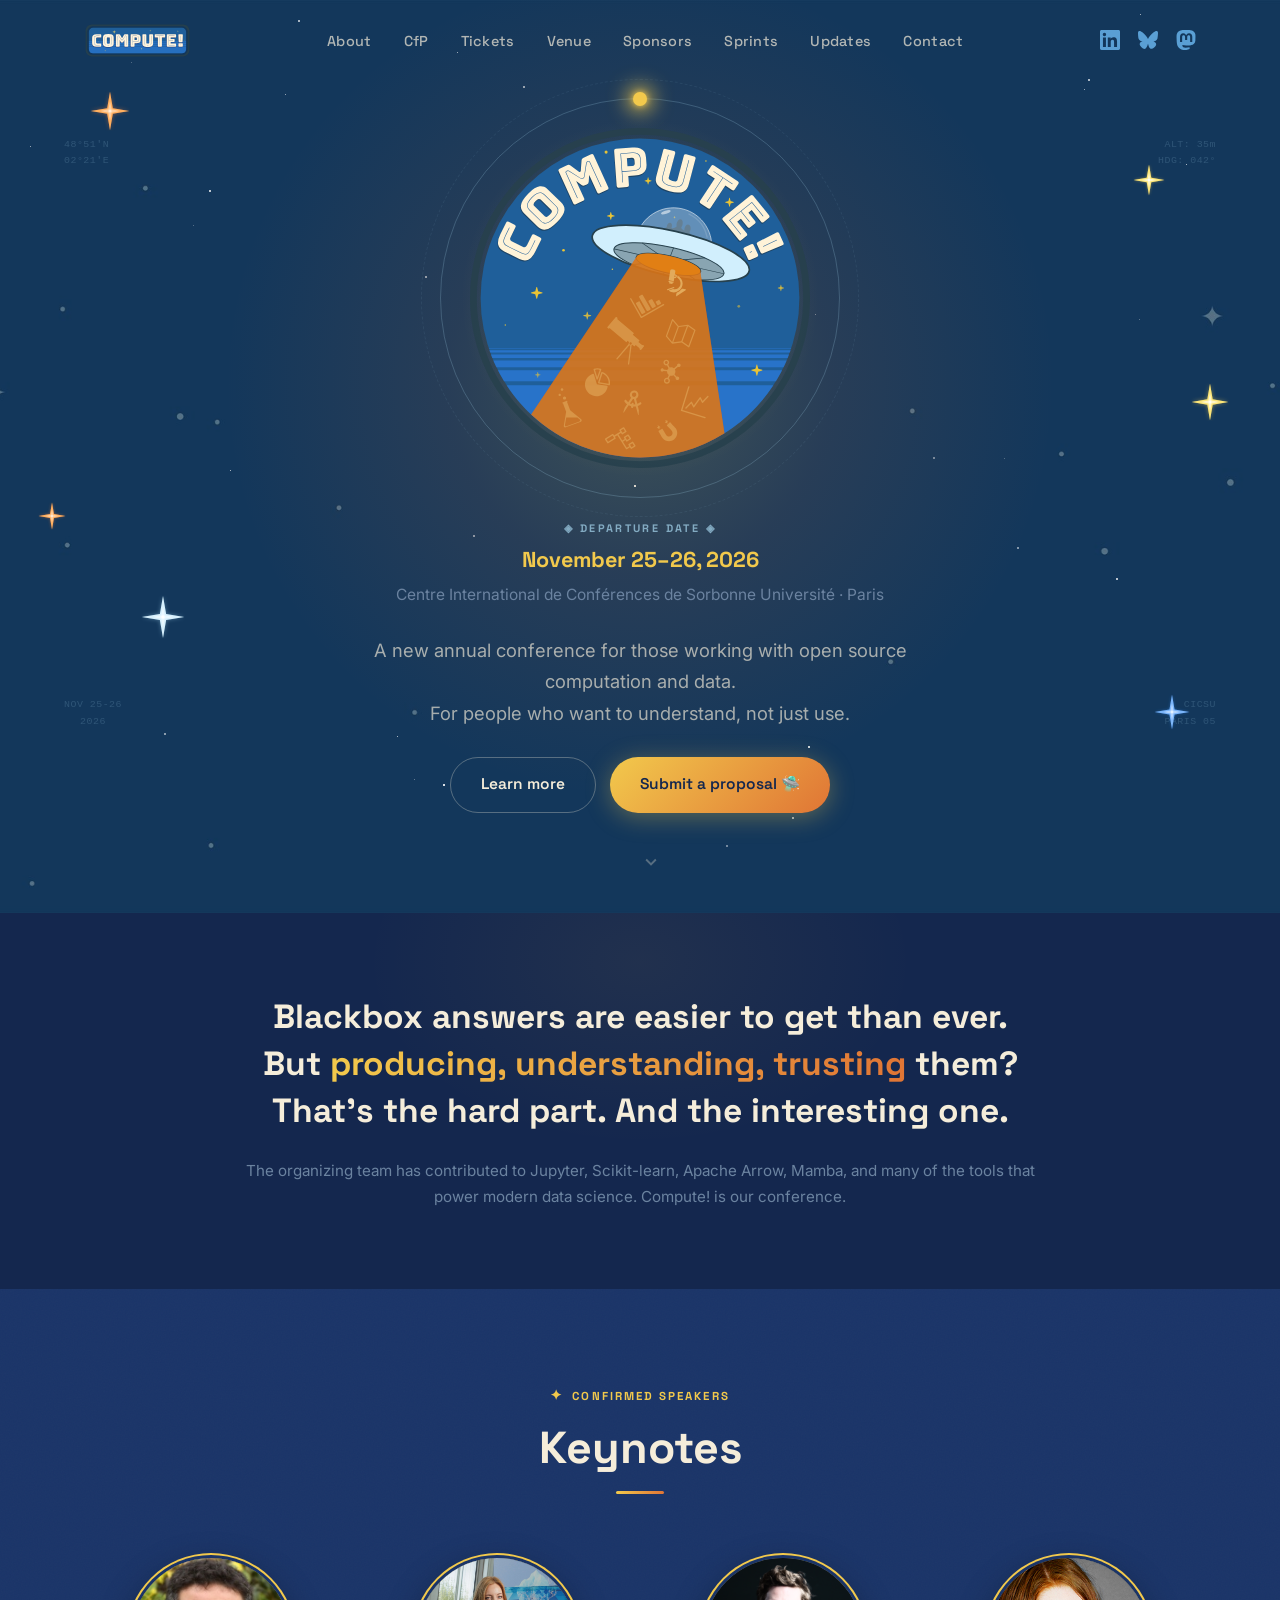
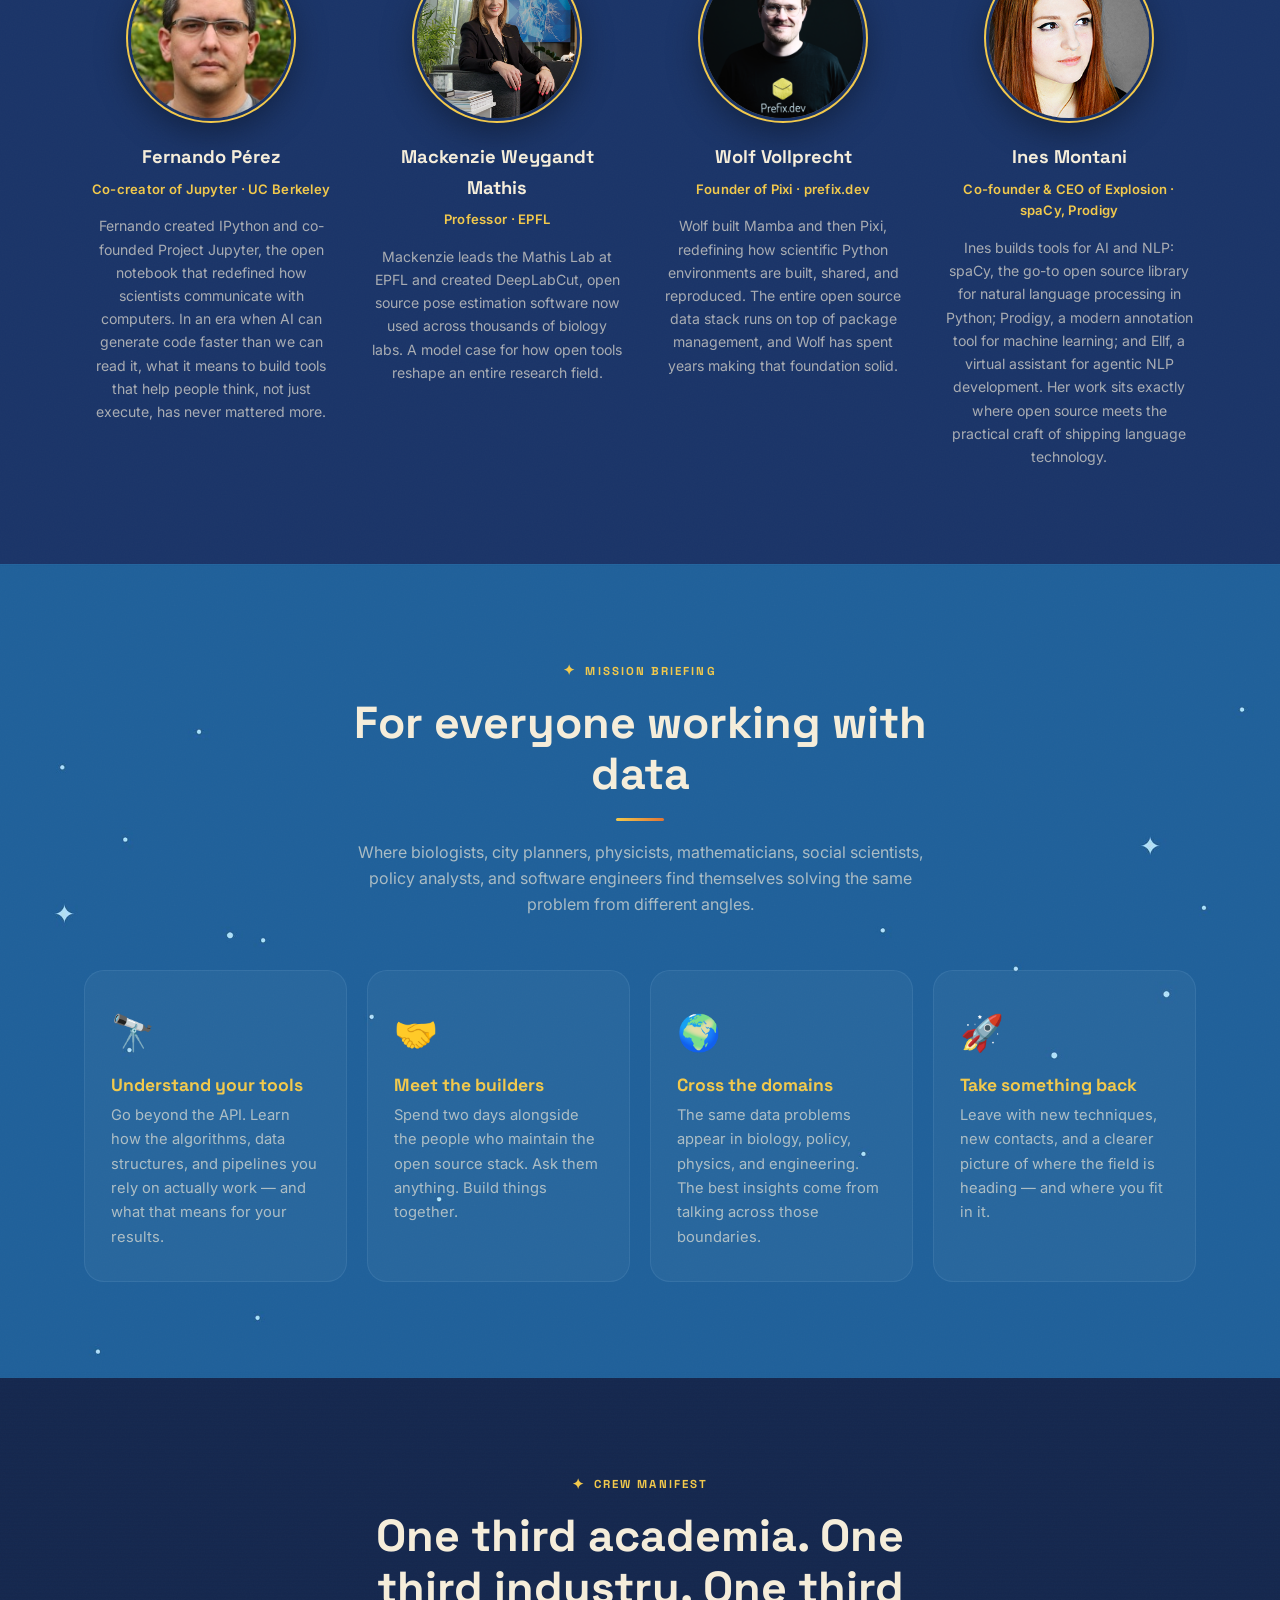
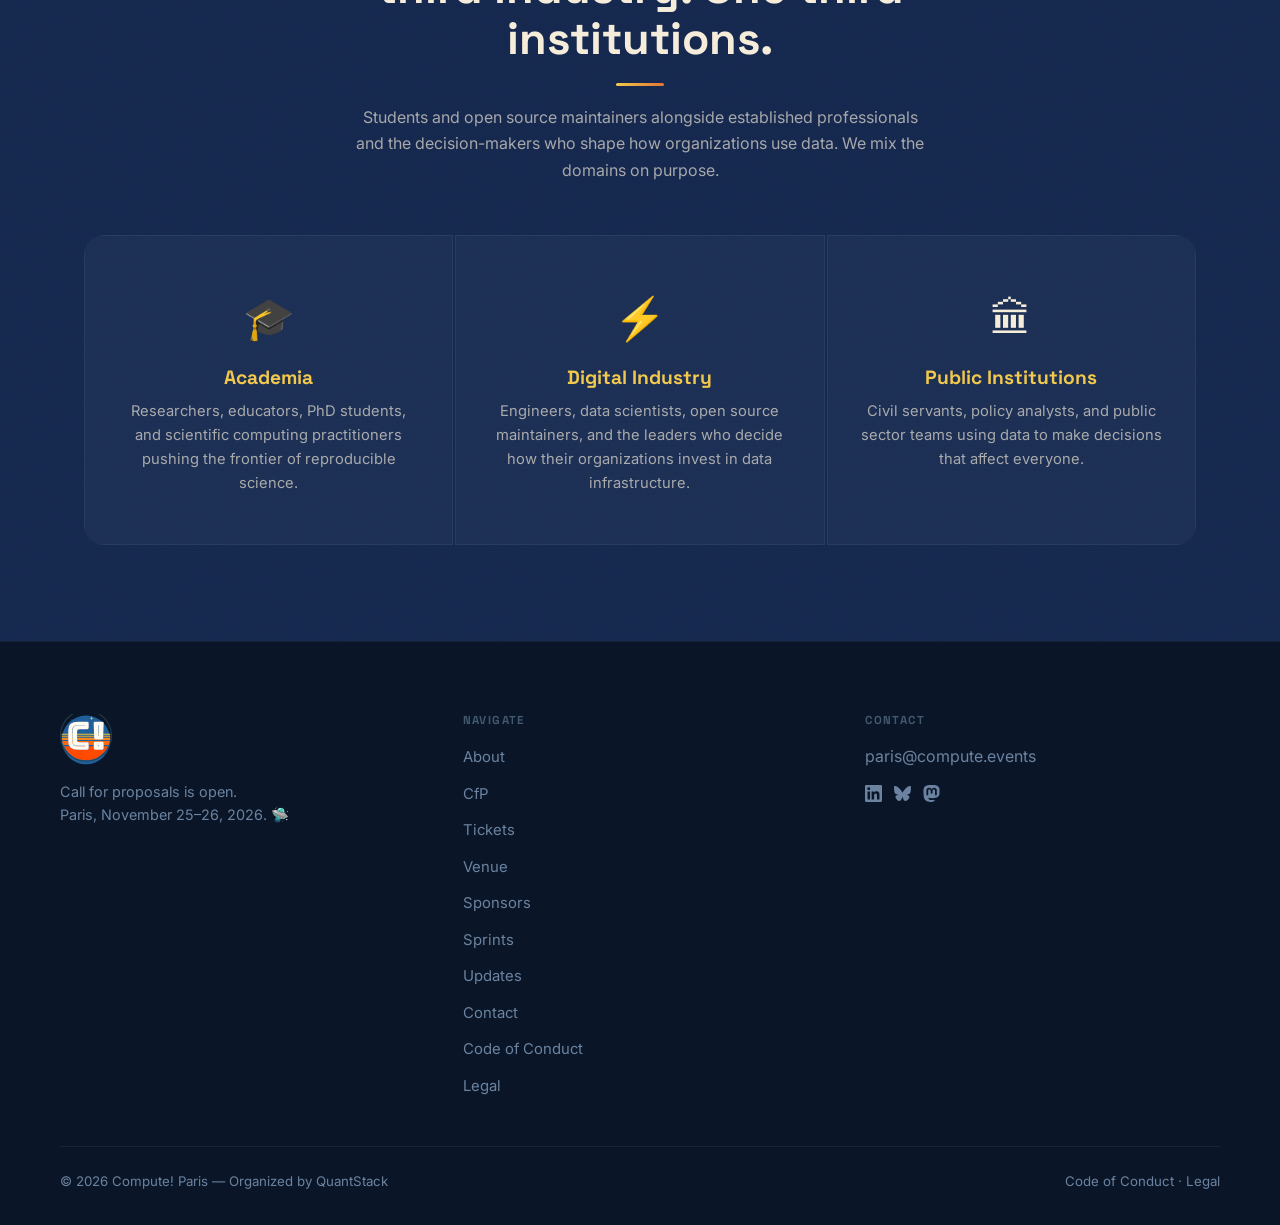
==== index.html @ 4df0a49f "Add 4th keynote speaker" ====
<!DOCTYPE html>
<html lang="en">
<head>
  <meta charset="UTF-8">
  <meta name="viewport" content="width=device-width, initial-scale=1.0">
  <title>Compute! Paris 2026</title>
  <meta name="description" content="Compute! is a new annual conference for those working with data and computation to make sense of the world. Paris, November 25–26, 2026.">
  <meta property="og:type" content="website">
  <meta property="og:site_name" content="Compute! Paris 2026">
  <meta property="og:url" content="https://compute.events/paris2026/">
  <meta property="og:title" content="Compute! Paris 2026">
  <meta property="og:description" content="Understanding your tools and algorithms is what gives you agency in a digital world. Paris, November 25–26, 2026.">
  <meta property="og:image" content="https://compute.events/paris2026/assets/images/og-card.png">
  <meta name="twitter:card" content="summary_large_image">
  <meta name="twitter:image" content="https://compute.events/paris2026/assets/images/og-card.png">
  <link rel="stylesheet" href="assets/css/style.css">
  <link rel="preconnect" href="https://fonts.googleapis.com">
  <link rel="preconnect" href="https://fonts.gstatic.com" crossorigin>
  <link rel="stylesheet" href="https://fonts.googleapis.com/css2?family=Space+Grotesk:wght@400;500;600;700&family=Inter:wght@400;500&display=swap">
  <link rel="icon" href="assets/logos/compute_favicon.svg" type="image/svg+xml">
  <!-- Privacy-friendly analytics by Plausible -->
  <script async src="https://plausible.io/js/pa-mO2lgUZ8L7uwhGXaoCMp7.js"></script>
  <script>
  window.plausible=window.plausible||function(){(plausible.q=plausible.q||[]).push(arguments)},plausible.init=plausible.init||function(i){plausible.o=i||{}};
  plausible.init()
  </script>
</head>
<body>

  <!-- ── NAV ── -->
  <nav class="nav">
    <div class="nav__inner">
      <a href="index.html" class="nav__logo">
        <img src="assets/logos/compute_text.svg" class="nav__logo-text" alt="Compute! Paris 2026">
      </a>
      <ul class="nav__links">
        <li><a href="about.html">About</a></li>
        <li><a href="cfp.html">CfP</a></li>
        <li><a href="tickets.html">Tickets</a></li>
        <li><a href="venue.html">Venue</a></li>
        <li><a href="sponsors.html">Sponsors</a></li>
        <li><a href="sprints.html">Sprints</a></li>
        <li><a href="updates.html">Updates</a></li>
        <li><a href="contact.html">Contact</a></li>
      </ul>
      <div class="nav__social">
        <a href="https://www.linkedin.com/company/103528767" aria-label="LinkedIn" target="_blank" rel="noopener">
          <svg viewBox="0 0 24 24"><use href="assets/logos/icon-linkedin.svg#icon"/></svg>
        </a>
        <a href="https://bsky.app/profile/computeparis.bsky.social" aria-label="Bluesky" target="_blank" rel="noopener">
          <svg viewBox="0 0 24 24"><use href="assets/logos/icon-bluesky.svg#icon"/></svg>
        </a>
        <a href="https://mastodon.social/@computeparis" aria-label="Mastodon" target="_blank" rel="noopener">
          <svg viewBox="0 0 24 24"><use href="assets/logos/icon-mastodon.svg#icon"/></svg>
        </a>
      </div>
      <button class="nav__burger" aria-label="Open menu">
        <svg viewBox="0 0 24 24"><path d="M3 18h18v-2H3v2zm0-5h18v-2H3v2zm0-7v2h18V6H3z"/></svg>
      </button>
    </div>
  </nav>

  <!-- ── MOBILE NAV ── -->
  <div class="nav__mobile" role="dialog" aria-label="Navigation menu">
    <button class="nav__mobile-close" aria-label="Close menu">
      <svg viewBox="0 0 24 24"><path d="M19 6.41L17.59 5 12 10.59 6.41 5 5 6.41 10.59 12 5 17.59 6.41 19 12 13.41 17.59 19 19 17.59 13.41 12z"/></svg>
    </button>
    <a href="about.html">About</a>
    <a href="cfp.html">CfP</a>
    <a href="tickets.html">Tickets</a>
    <a href="venue.html">Venue</a>
    <a href="sponsors.html">Sponsors</a>
    <a href="sprints.html">Sprints</a>
    <a href="updates.html">Updates</a>
    <a href="contact.html">Contact</a>
  </div>

  <!-- ── HERO ── -->
  <section class="hero">
    <div class="hero__bg"></div>
    <div class="hero__starfield" aria-hidden="true"><span></span></div>
    <div class="hero__stars" aria-hidden="true">
      <img class="hero__star hero__star--1" src="assets/images/stars/star-orange.svg" alt="">
      <img class="hero__star hero__star--2" src="assets/images/stars/star-yellow.svg" alt="">
      <img class="hero__star hero__star--3" src="assets/images/stars/star-lightblue.svg" alt="">
      <img class="hero__star hero__star--4" src="assets/images/stars/star-darkblue.svg" alt="">
      <img class="hero__star hero__star--5" src="assets/images/stars/star-orange.svg" alt="">
      <img class="hero__star hero__star--6" src="assets/images/stars/star-yellow.svg" alt="">
    </div>
    <div class="hero__beam" aria-hidden="true"></div>
    <!-- Coordinate readouts -->
    <div class="hero__coords hero__coords--tl" aria-hidden="true">48°51'N<br>02°21'E</div>
    <div class="hero__coords hero__coords--tr" aria-hidden="true">ALT: 35m<br>HDG: 042°</div>
    <div class="hero__coords hero__coords--bl" aria-hidden="true">NOV 25-26<br>2026</div>
    <div class="hero__coords hero__coords--br" aria-hidden="true">CICSU<br>PARIS 05</div>
    <div class="hero__content">
      <div class="hero__logo-wrap">
        <div class="hero__orbit" aria-hidden="true"></div>
        <img src="assets/logos/compute_main_logo.svg" class="hero__logo" alt="Compute!">
      </div>
      <div class="hero__mission-data">
        <span class="hero__mission-label">◈ Departure date ◈</span>
        <span class="hero__date-main">November 25–26, 2026</span>
        <span class="hero__date-venue">Centre International de Conférences de Sorbonne Université · Paris</span>
      </div>
      <p class="hero__desc">
        A new annual conference for those working with open source computation and data.<br>
        For people who want to understand, not just use.
      </p>
      <div class="hero__ctas">
        <a href="about.html" class="btn btn--outline">Learn more</a>
        <a href="cfp.html" class="btn btn--gold">Submit a proposal 🛸</a>
      </div>
    </div>
    <div class="hero__scroll" aria-hidden="true">
      <svg viewBox="0 0 24 24"><path d="M7.41 8.59L12 13.17l4.59-4.58L18 10l-6 6-6-6 1.41-1.41z"/></svg>
    </div>
  </section>

  <!-- ── CONVICTION ── -->
  <section class="conviction">
    <div class="conviction__inner">
      <p class="conviction__quote">
        Blackbox answers are easier to get than ever.
        But <em>producing, understanding, trusting</em> them?
        That's the hard part. And the interesting one.
      </p>
      <p class="conviction__sub">
          The organizing team has contributed to Jupyter, Scikit-learn, Apache Arrow, Mamba, and many of the tools that power modern data science. Compute! is our conference.
      </p>
    </div>
  </section>

  <!-- ── KEYNOTE SPEAKERS ── -->
  <section class="section section--navy-mid">
    <div class="container">
      <div class="section-header text-center">
        <span class="overline">Confirmed speakers</span>
        <h2>Keynotes</h2>
        <span class="section-header__rule"></span>
      </div>
      <div class="keynote__grid">

        <div class="keynote__card">
          <img class="keynote__photo" src="assets/images/keynotes/fperez_headshot.jpg" alt="Fernando Pérez">
          <div class="keynote__body">
            <span class="keynote__name">Fernando Pérez</span>
            <span class="keynote__role">Co-creator of Jupyter · UC Berkeley</span>
            <p class="keynote__bio">Fernando created IPython and co-founded Project Jupyter, the open notebook that redefined how scientists communicate with computers. In an era when AI can generate code faster than we can read it, what it means to build tools that help people think, not just execute, has never mattered more.</p>
          </div>
        </div>

        <div class="keynote__card">
          <img class="keynote__photo" src="assets/images/keynotes/mackenzie_mathis.webp" alt="Mackenzie Weygandt Mathis">
          <div class="keynote__body">
            <span class="keynote__name">Mackenzie Weygandt Mathis</span>
            <span class="keynote__role">Professor · EPFL</span>
            <p class="keynote__bio">Mackenzie leads the Mathis Lab at EPFL and created DeepLabCut, open source pose estimation software now used across thousands of biology labs. A model case for how open tools reshape an entire research field.</p>
          </div>
        </div>

        <div class="keynote__card">
          <img class="keynote__photo" src="assets/images/keynotes/wolf_vollprecth.png" alt="Wolf Vollprecht">
          <div class="keynote__body">
            <span class="keynote__name">Wolf Vollprecht</span>
            <span class="keynote__role">Founder of Pixi · prefix.dev</span>
            <p class="keynote__bio">Wolf built Mamba and then Pixi, redefining how scientific Python environments are built, shared, and reproduced. The entire open source data stack runs on top of package management, and Wolf has spent years making that foundation solid.</p>
          </div>
        </div>

        <div class="keynote__card">
          <img class="keynote__photo" src="assets/images/keynotes/ines_montani.jpg" alt="Ines Montani">
          <div class="keynote__body">
            <span class="keynote__name">Ines Montani</span>
            <span class="keynote__role">Co-founder & CEO of Explosion · spaCy, Prodigy</span>
            <p class="keynote__bio">Ines builds tools for AI and NLP: spaCy, the go-to open source library for natural language processing in Python; Prodigy, a modern annotation tool for machine learning; and Ellf, a virtual assistant for agentic NLP development. Her work sits exactly where open source meets the practical craft of shipping language technology.</p>
          </div>
        </div>

      </div>
    </div>
  </section>

  <!-- ── WHAT TO EXPECT ── -->
  <section class="section section--stars-blue">
    <div class="container">
      <div class="section-header">
        <span class="overline">Mission briefing</span>
        <h2>For everyone working with data</h2>
        <span class="section-header__rule"></span>
        <p style="color:var(--cream-dim)">
          Where biologists, city planners, physicists, mathematicians, social scientists,
          policy analysts, and software engineers find themselves solving the same problem from different angles.
        </p>
      </div>
      <div class="expect__grid">
        <div class="expect__card">
          <div class="expect__icon">🔭</div>
          <h3>Understand your tools</h3>
          <p>Go beyond the API. Learn how the algorithms, data structures, and pipelines you rely on actually work — and what that means for your results.</p>
        </div>
        <div class="expect__card">
          <div class="expect__icon">🤝</div>
          <h3>Meet the builders</h3>
          <p>Spend two days alongside the people who maintain the open source stack. Ask them anything. Build things together.</p>
        </div>
        <div class="expect__card">
          <div class="expect__icon">🌍</div>
          <h3>Cross the domains</h3>
          <p>The same data problems appear in biology, policy, physics, and engineering. The best insights come from talking across those boundaries.</p>
        </div>
        <div class="expect__card">
          <div class="expect__icon">🚀</div>
          <h3>Take something back</h3>
          <p>Leave with new techniques, new contacts, and a clearer picture of where the field is heading — and where you fit in it.</p>
        </div>
      </div>
    </div>
  </section>

  <!-- ── WHO'S COMING ── -->
  <section class="section section--dark">
    <div class="container">
      <div class="section-header">
        <span class="overline">Crew manifest</span>
        <h2>One third academia. One third industry. One third institutions.</h2>
        <span class="section-header__rule"></span>
        <p style="color:var(--cream-dim)">
          Students and open source maintainers alongside established professionals
          and the decision-makers who shape how organizations use data. We mix the domains on purpose.
        </p>
      </div>
      <div class="audience__grid">
        <div class="audience__cell">
          <div class="audience__icon">🎓</div>
          <h3>Academia</h3>
          <p>Researchers, educators, PhD students, and scientific computing practitioners pushing the frontier of reproducible science.</p>
        </div>
        <div class="audience__cell">
          <div class="audience__icon">⚡</div>
          <h3>Digital Industry</h3>
          <p>Engineers, data scientists, open source maintainers, and the leaders who decide how their organizations invest in data infrastructure.</p>
        </div>
        <div class="audience__cell">
          <div class="audience__icon">🏛</div>
          <h3>Public Institutions</h3>
          <p>Civil servants, policy analysts, and public sector teams using data to make decisions that affect everyone.</p>
        </div>
      </div>
    </div>
  </section>

  <!-- ── FOOTER ── -->
  <footer class="footer">
    <div class="footer__inner">
      <div class="footer__brand">
        <img src="assets/logos/compute_favicon.svg" class="footer-logo" alt="Compute!">
        <p>Call for proposals is open.</p>
        <p>Paris, November 25–26, 2026. 🛸</p>
      </div>
      <nav class="footer__nav" aria-label="Footer navigation">
        <h4>Navigate</h4>
        <ul>
          <li><a href="about.html">About</a></li>
          <li><a href="cfp.html">CfP</a></li>
          <li><a href="tickets.html">Tickets</a></li>
          <li><a href="venue.html">Venue</a></li>
          <li><a href="sponsors.html">Sponsors</a></li>
          <li><a href="sprints.html">Sprints</a></li>
          <li><a href="updates.html">Updates</a></li>
          <li><a href="contact.html">Contact</a></li>
          <li><a href="code-of-conduct.html">Code of Conduct</a></li>
          <li><a href="legal.html">Legal</a></li>
        </ul>
      </nav>
      <div class="footer__contact">
        <h4>Contact</h4>
        <a href="mailto:paris@compute.events" style="display:block;margin-top:12px;color:var(--cyan)">paris@compute.events</a>
        <div class="footer__social">
          <a href="https://www.linkedin.com/company/103528767" aria-label="LinkedIn" target="_blank" rel="noopener">
            <svg viewBox="0 0 24 24"><use href="assets/logos/icon-linkedin.svg#icon"/></svg>
          </a>
          <a href="https://bsky.app/profile/computeparis.bsky.social" aria-label="Bluesky" target="_blank" rel="noopener">
            <svg viewBox="0 0 24 24"><use href="assets/logos/icon-bluesky.svg#icon"/></svg>
          </a>
          <a href="https://mastodon.social/@computeparis" aria-label="Mastodon" target="_blank" rel="noopener">
            <svg viewBox="0 0 24 24"><use href="assets/logos/icon-mastodon.svg#icon"/></svg>
          </a>
        </div>
      </div>
    </div>
    <div class="footer__bottom">
      <span>© 2026 Compute! Paris — Organized by QuantStack</span>
      <span><a href="code-of-conduct.html">Code of Conduct</a> · <a href="legal.html">Legal</a></span>
    </div>
  </footer>

  <script src="assets/js/main.js"></script>
</body>
</html>
---- assets/css/style.css ----
/* ============================================================
   Compute! Paris 2026 — Stylesheet
   Retro-futurist space theme · Beauty pass
   ============================================================ */

/* Fonts loaded via <link> in HTML head for faster rendering */

/* ── Palette extracted from logo ── */
:root {
  /* Blues */
  --space:       #0A1628;   /* darkest — hero sky */
  --navy:        #14274E;   /* badge bg blue */
  --navy-mid:    #1A3468;
  --blue-horizon:#3A6FB5;   /* horizon glow in logo */
  --saucer:      #A8D8F0;   /* saucer metallic */

  /* Warm beam */
  --beam-gold:   #F2C94C;   /* yellow beam core */
  --beam-orange: #E07535;   /* orange beam body */
  --beam-glow:   rgba(242,201,76,.18);

  /* Text */
  --cream:       #F5EDDA;   /* logo letterform color */
  --cream-dim:   rgba(245,237,218,.65);
  --white:       #ffffff;

  /* Neutrals */
  --text-dark:   #111827;
  --text-mid:    #4B5A6E;
  --muted:       #6B83A0;

  /* Functional */
  --success:     #3ECF8E;

  /* Type */
  --font-head:    'Space Grotesk', sans-serif;
  --font-body:    'Inter', sans-serif;

  --nav-h:    80px;
  --r:        10px;
  --r-lg:     20px;
  --max-w:    1160px;
  --t:        0.25s ease;
  --pad:      96px 24px;
}

/* ── Reset ── */
*, *::before, *::after { box-sizing: border-box; margin: 0; padding: 0; }
html { scroll-behavior: smooth; }
body {
  font-family: var(--font-body);
  color: var(--text-dark);
  background: var(--cream);
  line-height: 1.65;
  overflow-x: hidden;
}
img { max-width: 100%; display: block; }
a   { color: inherit; text-decoration: none; }
ul  { list-style: none; }
p   { max-width: 68ch; }

/* ── Type ── */
h1, h2, h3, h4 {
  font-family: var(--font-head);
  line-height: 1.15;
  font-weight: 700;
}
h1 { font-size: clamp(2.4rem, 6vw, 5rem); }
h2 { font-size: clamp(1.8rem, 4vw, 2.8rem); }
h3 { font-size: clamp(1.15rem, 2vw, 1.55rem); }

/* ── Layout ── */
.container  { max-width: var(--max-w); margin: 0 auto; padding: 0 24px; }
.section    { padding: var(--pad); position: relative; }
.text-center { text-align: center; }
.text-center p { margin: 0 auto; }

/* Section colour variants */
.section--dark       { background: var(--navy); color: var(--cream); }
.section--space      { background: var(--space); color: var(--cream); }
.section--cream      { background: var(--cream); }
.section--stars-light {
  background-color: #d6e8f5;
  background-image: url('../images/backgrounds/LightBG-Stars.jpg');
  background-size: cover;
  background-position: center;
  color: var(--text-dark);
}
/* All text on light backgrounds must be dark */
.section--stars-light h2,
.section--stars-light h3,
.section--stars-light h4           { color: var(--space); }
.section--stars-light p,
.section--cream p                  { color: var(--text-mid); }
.section--stars-light .section-header p { color: var(--text-mid); }
/* Overline: swap gold for dark navy tones that read on light */
.section--stars-light .overline,
.section--cream .overline          { color: var(--navy-mid); }
.section--stars-light .overline::before,
.section--cream .overline::before  { color: var(--beam-gold); animation: none; }
/* Cards on stars-light backgrounds */
.section--stars-light .expect__card {
  background: rgba(20,39,78,.05);
  border-color: rgba(20,39,78,.1);
}
.section--stars-light .expect__card h3 { color: var(--navy); }
.section--stars-light .expect__card p  { color: var(--text-mid); }
.section--stars-light .expect__card:hover {
  border-color: rgba(224,117,53,.35);
  box-shadow: 0 12px 40px rgba(224,117,53,.07);
}

/* Audience cells on stars-light backgrounds */
.section--stars-light .audience__cell {
  background: rgba(20,39,78,.04);
  border-color: rgba(20,39,78,.07);
}
.section--stars-light .audience__cell:hover { background: rgba(20,39,78,.08); }
.section--stars-light .audience__cell h3 { color: var(--navy); }
.section--stars-light .audience__cell p  { color: var(--text-mid); }
.section--navy-mid    { background: var(--navy-mid); color: var(--cream); }

.section--stars-blue  {
  background-color: var(--navy);
  background-image: url('../images/backgrounds/BlueBG-Stars.jpg');
  background-size: cover;
  background-position: center;
  color: var(--cream);
}
.section--stars-dark  {
  background-color: var(--space);
  background-image: url('../images/backgrounds/DarkBG-Stars.jpg');
  background-size: cover;
  background-position: center;
  color: var(--cream);
}

/* Subtle grain overlay on dark sections */
.section--dark::before,
.section--space::before,
.section--navy-mid::before,
.section--stars-dark::before,
.section--stars-blue::before {
  content: '';
  position: absolute;
  inset: 0;
  background-image: url("data:image/svg+xml,%3Csvg xmlns='http://www.w3.org/2000/svg' width='300' height='300'%3E%3Cfilter id='n'%3E%3CfeTurbulence type='fractalNoise' baseFrequency='.75' numOctaves='4' stitchTiles='stitch'/%3E%3C/filter%3E%3Crect width='100%25' height='100%25' filter='url(%23n)' opacity='1'/%3E%3C/svg%3E");
  opacity: .025;
  pointer-events: none;
  z-index: 0;
}
.section--dark > *, .section--space > *, .section--navy-mid > *,
.section--stars-dark > *, .section--stars-blue > * { position: relative; z-index: 1; }

/* ── Overline / Section label ── */
.overline {
  display: inline-flex;
  align-items: center;
  gap: 8px;
  font-family: var(--font-head);
  font-size: .72rem;
  font-weight: 700;
  text-transform: uppercase;
  letter-spacing: .18em;
  color: var(--beam-gold);
}
.overline::before {
  content: '✦';
  font-size: .85rem;
  color: var(--beam-gold);
  animation: star-pulse 3s ease-in-out infinite;
}
.overline--orange { color: var(--beam-orange); }
.overline--orange::before { color: var(--beam-orange); }
.overline--cyan  { color: var(--saucer); }
.overline--cyan::before { color: var(--saucer); }
.overline--cream { color: var(--cream); }
.overline--cream::before { color: var(--beam-gold); }
.overline--navy-mid { color: var(--navy-mid); }
.overline--navy-mid::before { color: var(--navy-mid); }


/* ── Buttons ── */
.btn {
  display: inline-flex;
  align-items: center;
  gap: 8px;
  padding: 14px 30px;
  border-radius: 100px;
  font-family: var(--font-head);
  font-weight: 600;
  font-size: .97rem;
  cursor: pointer;
  border: none;
  transition: transform var(--t), box-shadow var(--t), opacity var(--t);
  text-decoration: none;
}
.btn:hover { transform: translateY(-2px); }
.btn--gold {
  background: linear-gradient(135deg, var(--beam-gold), var(--beam-orange));
  color: var(--navy);
  box-shadow: 0 4px 24px rgba(242,201,76,.35);
}
.btn--gold:hover { box-shadow: 0 8px 32px rgba(242,201,76,.5); }
.btn--outline {
  background: transparent;
  border: 1.5px solid rgba(245,237,218,.3);
  color: var(--cream);
}
.btn--outline:hover {
  background: rgba(245,237,218,.08);
  border-color: rgba(245,237,218,.55);
}
.btn--dark {
  background: var(--navy);
  color: var(--cream);
  box-shadow: 0 4px 20px rgba(20,39,78,.4);
}
.btn--dark:hover { box-shadow: 0 8px 28px rgba(20,39,78,.5); }

/* ============================================================
   ANIMATIONS
   ============================================================ */

@keyframes saucer-float {
  0%, 100% { transform: translateY(0); }
  50%       { transform: translateY(-14px); }
}
@keyframes saucer-glow-pulse {
  0%, 100% { opacity: .55; transform: scale(1);   }
  50%       { opacity: 1;   transform: scale(1.08); }
}
@keyframes beam-breathe {
  0%, 100% { opacity: .6; }
  50%       { opacity: 1;  }
}
@keyframes star-pulse {
  0%, 100% { opacity: 1;   transform: scale(1);    }
  50%       { opacity: .4; transform: scale(.75); }
}
@keyframes star-float {
  0%, 100% { transform: translateY(0) rotate(0deg); }
  50%       { transform: translateY(-18px) rotate(15deg); }
}
@keyframes twinkle {
  0%, 100% { opacity: 1;   transform: scale(1);    }
  40%       { opacity: .15; transform: scale(.65); }
  60%       { opacity: .15; transform: scale(.65); }
}
@keyframes star-pulse {
  0%, 100% { transform: scale(1);    }
  50%       { transform: scale(1.35); }
}
@keyframes scroll-bounce {
  0%, 100% { transform: translateX(-50%) translateY(0); }
  50%       { transform: translateX(-50%) translateY(8px); }
}

/* ============================================================
   NAVIGATION
   ============================================================ */
.nav {
  position: fixed;
  inset: 0 0 auto 0;
  height: var(--nav-h);
  z-index: 100;
  transition: background var(--t), backdrop-filter var(--t);
}
.nav--scrolled {
  background: rgba(10,22,40,.88);
  backdrop-filter: blur(16px) saturate(1.4);
  border-bottom: 1px solid rgba(168,216,240,.07);
}
.nav__inner {
  max-width: var(--max-w);
  width: 100%;
  margin: 0 auto;
  padding: 0 24px;
  height: 100%;
  display: flex;
  align-items: center;
  justify-content: space-between;
  gap: 24px;
}
.nav__logo { display: flex; align-items: center; }
.nav__logo-text { height: 35px; width: auto; display: block; }
.nav__links {
  display: flex;
  align-items: center;
  gap: 32px;
}
.nav__links a {
  color: rgba(245,237,218,.7);
  font-family: var(--font-head);
  font-weight: 500;
  font-size: .9rem;
  letter-spacing: .02em;
  transition: color var(--t);
  position: relative;
}
.nav__links a::after {
  content: '';
  position: absolute;
  bottom: -4px; left: 0; right: 0;
  height: 1.5px;
  background: linear-gradient(90deg, var(--beam-gold), var(--beam-orange));
  border-radius: 2px;
  transform: scaleX(0);
  transition: transform var(--t);
}
.nav__links a:hover,
.nav__links a.active { color: var(--cream); }
.nav__links a:hover::after,
.nav__links a.active::after { transform: scaleX(1); }

.nav__social { display: flex; align-items: center; gap: 18px; }
.nav__social a {
  color: #5a9fd4;
  transition: color var(--t), transform var(--t);
  display: flex;
}
.nav__social a:hover {
  color: var(--beam-gold);
  transform: scale(1.15);
}
.nav__social svg { width: 20px; height: 20px; fill: currentColor; }

.nav__burger {
  display: none;
  background: none;
  border: none;
  cursor: pointer;
  color: var(--cream);
  padding: 4px;
}
.nav__burger svg { width: 24px; height: 24px; fill: currentColor; }
.nav__mobile {
  display: none;
  position: fixed;
  inset: 0;
  background: var(--space);
  z-index: 99;
  flex-direction: column;
  align-items: center;
  justify-content: center;
  gap: 36px;
}
.nav__mobile.is-open { display: flex; }
.nav__mobile a {
  color: var(--cream);
  font-family: var(--font-head);
  font-size: 2rem;
  font-weight: 700;
  transition: color var(--t);
}
.nav__mobile a:hover { color: var(--beam-gold); }
.nav__mobile-close { display: none; }

/* ============================================================
   HERO
   ============================================================ */
.hero {
  min-height: 100svh;
  background: var(--space);
  position: relative;
  display: flex;
  flex-direction: column;
  align-items: center;
  justify-content: center;
  text-align: center;
  padding: calc(var(--nav-h) + 48px) 24px 100px;
  overflow: hidden;
  color: var(--cream);
}

/* Starfield bg */
.hero__bg {
  position: absolute;
  inset: 0;
  background: url('../images/backgrounds/BlueBG-Stars.jpg') center/cover no-repeat;
  opacity: .45;
}

/* UFO beam — warm cone anchored at logo center, covers full hero height */
.hero__beam {
  position: absolute;
  inset: 0;
  background:
    radial-gradient(ellipse 50% 70% at 50% 42%,
      rgba(242,201,76,.20) 0%,
      rgba(224,117,53,.10) 30%,
      transparent 65%);
  pointer-events: none;
  animation: beam-breathe 5s ease-in-out infinite;
}

/* Floating star decorations */
.hero__stars { position: absolute; inset: 0; pointer-events: none; }
.hero__star {
  position: absolute;
  animation: star-pulse 5s ease-in-out infinite;
}
.hero__star--1  { top: 10%; left:  7%; width: 40px; animation-delay:  0s; }
.hero__star--2  { top: 18%; right:  9%; width: 32px; animation-delay: -2s; }
.hero__star--3  { bottom: 30%; left: 11%; width: 44px; animation-delay: -4s; }
.hero__star--4  { bottom: 20%; right:  7%; width: 36px; animation-delay: -1s; }
.hero__star--5  { top: 55%; left:  3%; width: 28px; animation-delay: -3s; }
.hero__star--6  { top: 42%; right:  4%; width: 38px; animation-delay: -5s; }

/* Saucer logo */
.hero__content {
  position: relative;
  z-index: 1;
  display: flex;
  flex-direction: column;
  align-items: center;
  gap: 28px;
}
.hero__logo-wrap {
  position: relative;
  display: inline-flex;
}
.hero__logo-wrap::after {
  content: '';
  position: absolute;
  inset: -16px;
  border-radius: 50%;
  background: radial-gradient(circle, rgba(242,201,76,.28) 0%, transparent 68%);
  animation: saucer-glow-pulse 5s ease-in-out infinite;
  pointer-events: none;
}
.hero__logo { height: 340px; width: 340px; position: relative; z-index: 1; display: block; }

/* Hero headline */
.hero__title {
  font-family: var(--font-head);
  font-size: clamp(2.4rem, 7vw, 5.5rem);
  font-weight: 700;
  background: linear-gradient(160deg, var(--white) 30%, var(--beam-gold) 100%);
  -webkit-background-clip: text;
  -webkit-text-fill-color: transparent;
  background-clip: text;
  text-shadow: none;
  letter-spacing: -.01em;
}

.hero__date {
  display: flex;
  flex-direction: column;
  gap: 4px;
}
.hero__date-main {
  font-family: var(--font-head);
  font-size: clamp(1rem, 2.2vw, 1.35rem);
  font-weight: 700;
  color: var(--beam-gold);
}
.hero__date-venue {
  font-size: clamp(.85rem, 1.6vw, 1rem);
  color: var(--muted);
}
.hero__desc {
  font-size: clamp(.95rem, 1.8vw, 1.15rem);
  color: var(--cream-dim);
  max-width: 52ch;
  line-height: 1.7;
}
.hero__ctas {
  display: flex;
  flex-wrap: wrap;
  gap: 14px;
  justify-content: center;
}
.hero__scroll {
  position: absolute;
  bottom: 32px;
  left: 50%;
  color: rgba(245,237,218,.3);
  animation: scroll-bounce 2s infinite;
}
.hero__scroll svg { width: 22px; height: 22px; fill: currentColor; }

/* ============================================================
   CONVICTION STRIP
   ============================================================ */
.conviction {
  background: var(--navy);
  padding: 80px 24px;
  position: relative;
  overflow: hidden;
}
/* decorative glow orb */
.conviction::after {
  content: '';
  position: absolute;
  top: -40%; left: 50%;
  transform: translateX(-50%);
  width: 600px;
  height: 400px;
  background: radial-gradient(ellipse, rgba(242,201,76,.06) 0%, transparent 65%);
  pointer-events: none;
}
.conviction__inner {
  max-width: 800px;
  margin: 0 auto;
  text-align: center;
  position: relative;
  z-index: 1;
}
.conviction__quote {
  font-family: var(--font-head);
  font-size: clamp(1.35rem, 3vw, 2.1rem);
  font-weight: 700;
  line-height: 1.4;
  color: var(--cream);
}
.conviction__quote em {
  font-style: normal;
  background: linear-gradient(90deg, var(--beam-gold), var(--beam-orange));
  -webkit-background-clip: text;
  -webkit-text-fill-color: transparent;
  background-clip: text;
}
.conviction__sub {
  margin-top: 24px;
  font-size: .95rem;
  color: var(--muted);
  line-height: 1.7;
  max-width: none;
}

/* ============================================================
   SECTION HEADERS
   ============================================================ */
.section-header {
  display: flex;
  flex-direction: column;
  align-items: center;
  text-align: center;
  gap: 14px;
  margin-bottom: 8px;
}
.section-header--left {
  align-items: flex-start;
  text-align: left;
}
.section-header--third {
  align-items: flex-start;
  text-align: left;
  margin-left: 12.5%;
}
.section-header--two-thirds {
  align-items: flex-end;
  text-align: right;
  margin-right: 12.5%;
}
.section-header--right {
  align-items: flex-end;
  text-align: right;
}
.section-header h2 { max-width: 22ch; }
.section-header p  { max-width: 58ch; }

/* Decorative rule under heading */
.section-header__rule {
  display: block;
  width: 48px;
  height: 3px;
  border-radius: 4px;
  background: linear-gradient(90deg, var(--beam-gold), var(--beam-orange));
  margin: 4px 0;
}
.section-header--left .section-header__rule { margin: 4px 0; }

@media (max-width: 768px) {
  .section-header--third,
  .section-header--two-thirds { margin-left: 0; }
}

/* ============================================================
   EXPECT CARDS (homepage + about)
   ============================================================ */
.expect__grid {
  display: grid;
  grid-template-columns: repeat(auto-fit, minmax(250px, 1fr));
  gap: 20px;
  margin-top: 52px;
}
.expect__card {
  background: rgba(255,255,255,.04);
  border: 1px solid rgba(168,216,240,.1);
  border-radius: var(--r-lg);
  padding: 32px 26px;
  transition: transform var(--t), border-color var(--t), box-shadow var(--t);
}
.expect__card:hover {
  transform: translateY(-5px);
  border-color: rgba(242,201,76,.3);
  box-shadow: 0 12px 40px rgba(242,201,76,.08);
}
.expect__icon { font-size: 2.2rem; margin-bottom: 14px; }
.expect__card h3 {
  font-size: 1.1rem;
  margin-bottom: 8px;
  color: var(--beam-gold);
}
.expect__card p {
  font-size: .92rem;
  color: rgba(245,237,218,.65);
  max-width: none;
}

/* Light-background card variant */
.expect__card--light {
  background: rgba(20,39,78,.05);
  border-color: rgba(20,39,78,.1);
}
.expect__card--light h3 { color: var(--navy); }
.expect__card--light p  { color: var(--text-mid); }
.expect__card--light:hover {
  border-color: rgba(224,117,53,.35);
  box-shadow: 0 12px 40px rgba(224,117,53,.08);
}

/* ============================================================
   AUDIENCE GRID
   ============================================================ */
.audience__grid {
  display: grid;
  grid-template-columns: repeat(3, 1fr);
  gap: 2px;
  margin-top: 52px;
  border-radius: var(--r-lg);
  overflow: hidden;
}
.audience__cell {
  background: rgba(255,255,255,.03);
  padding: 48px 32px;
  text-align: center;
  border: 1px solid rgba(168,216,240,.07);
  transition: background var(--t);
}
.audience__cell:hover { background: rgba(168,216,240,.08); }
.audience__icon { font-size: 2.6rem; margin-bottom: 14px; }
.audience__cell h3 {
  font-size: 1.2rem;
  color: var(--beam-gold);
  margin-bottom: 10px;
}
.audience__cell p { font-size: .92rem; color: var(--cream-dim); max-width: none; }

/* ============================================================
   COMMITTEE
   ============================================================ */
.committee__grid {
  display: grid;
  grid-template-columns: repeat(auto-fill, minmax(170px, 1fr));
  gap: 28px;
  margin-top: 52px;
}
.committee__card {
  text-align: center;
  display: flex;
  flex-direction: column;
  align-items: center;
  gap: 12px;
}
.committee__photo {
  width: 112px;
  height: 112px;
  border-radius: 50%;
  object-fit: cover;
  border: 2.5px solid transparent;
  background-clip: padding-box;
  box-shadow: 0 0 0 2.5px var(--navy-mid), 0 0 0 4px var(--beam-gold), 0 8px 24px rgba(0,0,0,.25);
  transition: box-shadow var(--t), transform var(--t);
}
.committee__card:hover .committee__photo {
  transform: translateY(-4px);
  box-shadow: 0 0 0 2.5px var(--navy-mid), 0 0 0 4px var(--beam-orange), 0 16px 32px rgba(0,0,0,.3);
}
.committee__initials {
  width: 112px;
  height: 112px;
  border-radius: 50%;
  background: linear-gradient(135deg, var(--navy), var(--navy-mid));
  box-shadow: 0 0 0 2.5px var(--navy-mid), 0 0 0 4px rgba(242,201,76,.4), 0 8px 24px rgba(0,0,0,.25);
  display: flex;
  align-items: center;
  justify-content: center;
  font-family: var(--font-head);
  font-size: 1.5rem;
  font-weight: 700;
  color: var(--beam-gold);
  transition: transform var(--t), box-shadow var(--t);
}
.committee__card:hover .committee__initials { transform: translateY(-4px); }
.committee__name {
  font-family: var(--font-head);
  font-weight: 600;
  font-size: .97rem;
  color: var(--text-dark);
}
.section--stars-light .committee__name { color: var(--text-dark); }
.section--dark .committee__name,
.section--space .committee__name,
.section--navy-mid .committee__name { color: var(--cream); }
.committee__org { font-size: .82rem; color: var(--text-mid); }
.section--dark .committee__org,
.section--space .committee__org,
.section--navy-mid .committee__org { color: var(--muted); }

/* ============================================================
   KEYNOTE SPEAKERS
   ============================================================ */
.keynote__grid {
  display: grid;
  grid-template-columns: repeat(4, 1fr);
  gap: 32px;
  margin-top: 60px;
}
.keynote__card {
  display: flex;
  flex-direction: column;
  align-items: center;
  gap: 24px;
  text-align: center;
}
.keynote__photo {
  width: 160px;
  height: 160px;
  border-radius: 50%;
  object-fit: cover;
  flex-shrink: 0;
  box-shadow:
    0 0 0 3px var(--navy-mid),
    0 0 0 5px var(--beam-gold),
    0 12px 36px rgba(0,0,0,.4);
  transition: box-shadow var(--t), transform var(--t);
}
.keynote__card:hover .keynote__photo {
  transform: translateY(-4px);
  box-shadow:
    0 0 0 3px var(--navy-mid),
    0 0 0 5px var(--beam-orange),
    0 20px 48px rgba(0,0,0,.5);
}
.keynote__initials {
  width: 160px;
  height: 160px;
  border-radius: 50%;
  flex-shrink: 0;
  background: linear-gradient(135deg, var(--navy), var(--navy-mid));
  box-shadow:
    0 0 0 3px var(--navy-mid),
    0 0 0 5px rgba(242,201,76,.5),
    0 12px 36px rgba(0,0,0,.4);
  display: flex;
  align-items: center;
  justify-content: center;
  font-family: var(--font-head);
  font-size: 2rem;
  font-weight: 700;
  color: var(--beam-gold);
  transition: transform var(--t), box-shadow var(--t);
}
.keynote__card:hover .keynote__initials {
  transform: translateY(-4px);
}
.keynote__body {
  display: flex;
  flex-direction: column;
  gap: 6px;
}
.keynote__name {
  font-family: var(--font-head);
  font-size: 1.15rem;
  font-weight: 700;
  color: var(--cream);
}
.keynote__role {
  font-size: .82rem;
  color: var(--beam-gold);
  font-weight: 600;
  letter-spacing: .02em;
}
.keynote__bio {
  font-size: .88rem;
  color: var(--cream-dim);
  line-height: 1.65;
  margin-top: 8px;
  max-width: 34ch;
  margin-left: auto;
  margin-right: auto;
}

@media (max-width: 640px) {
  .keynote__grid { gap: 48px; }
}

/* ============================================================
   PHOTO SPLIT
   ============================================================ */
.photo-split {
  display: grid;
  grid-template-columns: 1fr 1fr;
  min-height: 520px;
}
.photo-split__img { overflow: hidden; }
.photo-split__img img {
  width: 100%; height: 100%;
  object-fit: cover;
  transition: transform .6s ease;
}
.photo-split__img:hover img { transform: scale(1.04); }
.photo-split__content {
  padding: 72px 52px;
  display: flex;
  flex-direction: column;
  justify-content: center;
  gap: 20px;
  background: var(--navy);
  color: var(--cream);
}
.photo-split__content h2 { color: var(--cream); max-width: 18ch; }
.photo-split__content p  { color: var(--cream-dim); max-width: none; }
.photo-split--reverse .photo-split__img { order: 2; }
.photo-split--reverse .photo-split__content { order: 1; background: var(--navy-mid); }

/* ============================================================
   PAGE HERO (inner pages)
   ============================================================ */
.page-hero {
  min-height: 380px;
  background: var(--space);
  background-image: url('../images/backgrounds/BlueBG-Stars.jpg');
  background-size: cover;
  background-position: center;
  display: flex;
  align-items: flex-end;
  padding: calc(var(--nav-h) + 16px) 24px 72px;
  color: var(--cream);
  position: relative;
  overflow: hidden;
}
.page-hero--wide {
  align-items: flex-start;
  padding-bottom: 80px;
}
.page-hero--wide .cfp-intro__text p { color: rgba(255,255,255,.75); }

/* Warm beam hint on inner pages */
.page-hero::before {
  content: '';
  position: absolute;
  top: -20%;
  left: 50%;
  transform: translateX(-50%);
  width: 700px;
  height: 80%;
  background: radial-gradient(ellipse 50% 100% at 50% 0%, rgba(242,201,76,.08) 0%, transparent 70%);
  pointer-events: none;
}
.page-hero::after {
  content: '';
  position: absolute;
  inset: 0;
  background: linear-gradient(to bottom, rgba(10,22,40,.35), rgba(10,22,40,.72));
}
.page-hero__content {
  position: relative;
  z-index: 1;
  max-width: var(--max-w);
  margin: 0 auto;
  width: 100%;
  display: flex;
  flex-direction: column;
  gap: 14px;
}
.page-hero h1 {
  font-family: var(--font-head);
  font-weight: 700;
  color: var(--white);
  max-width: 22ch;
  letter-spacing: -.01em;
}
.page-hero p { color: rgba(245,237,218,.65); font-size: 1.05rem; max-width: 52ch; }

/* ============================================================
   VENUE INTRO
   ============================================================ */
.venue-intro {
  display: grid;
  grid-template-columns: 1fr 1fr;
  gap: 64px;
  align-items: center;
}
.venue-intro__text h2 { color: var(--cream); }
.venue-intro__text p  { color: var(--cream-dim); margin-top: 16px; }
.venue-intro__imgs {
  display: grid;
  grid-template-columns: 1fr 1fr;
  grid-template-rows: 2fr 1fr;
  gap: 8px;
  height: 440px;
}
.venue-intro__img-main { grid-column: 1 / -1; }
.venue-intro__img-main,
.venue-intro__img-secondary { border-radius: var(--r); overflow: hidden; }
.venue-intro__img-main img,
.venue-intro__img-secondary img { width: 100%; height: 100%; object-fit: cover; transition: transform .45s ease; filter: none; }
.venue-intro__img-secondary img.img--sepia { filter: grayscale(0.85) sepia(0.5); }
.venue-intro__img-main img:hover,
.venue-intro__img-secondary img:hover { transform: scale(1.04); }

.paris-split {
  display: grid;
  grid-template-columns: 1fr 1fr;
  gap: 64px;
  align-items: center;
}
.paris-split__text h2 { color: var(--cream); }
.paris-split__text p  { color: var(--cream-dim); margin-top: 16px; }
.paris-grid {
  display: grid;
  grid-template-columns: 1fr 1fr;
  grid-template-rows: 1fr 1fr;
  gap: 8px;
  height: 400px;
}
.paris-grid div { border-radius: var(--r); overflow: hidden; }
.paris-grid__tall { grid-row: 1 / -1; }
.paris-grid img { width: 100%; height: 100%; object-fit: cover; transition: transform .45s ease; display: block; }
.paris-grid img:hover { transform: scale(1.05); }

/* ============================================================
   GALLERY (venue)
   ============================================================ */
.gallery {
  display: grid;
  grid-template-columns: repeat(12, 1fr);
  grid-template-rows: 280px 280px;
  gap: 6px;
  margin-top: 48px;
  border-radius: var(--r-lg);
  overflow: hidden;
  box-shadow: 0 0 0 1px rgba(168,216,240,.08);
}
.gallery img { width: 100%; height: 100%; object-fit: cover; transition: transform .45s ease; }
.gallery img:hover { transform: scale(1.05); }
.gallery__main { grid-column: 1 / 8; grid-row: 1 / 2; overflow: hidden; }
.gallery__tr   { grid-column: 8 / 13; grid-row: 1 / 2; overflow: hidden; }
.gallery__bl   { grid-column: 1 / 5;  grid-row: 2 / 3; overflow: hidden; }
.gallery__bm   { grid-column: 5 / 9;  grid-row: 2 / 3; overflow: hidden; }
.gallery__br   { grid-column: 9 / 13; grid-row: 2 / 3; overflow: hidden; }
.gallery__credits {
  margin-top: 10px;
  font-size: .75rem;
  color: var(--cream-dim);
  text-align: right;
}
.gallery__credits a { color: var(--cream-dim); text-decoration: underline; }
.gallery__credits a:hover { color: var(--cyan); }

/* ============================================================
   ACCESS CARDS (venue)
   ============================================================ */
.access__grid {
  display: grid;
  grid-template-columns: repeat(auto-fit, minmax(230px, 1fr));
  gap: 16px;
  margin-top: 44px;
}
.access__card {
  background: rgba(168,216,240,.04);
  border: 1px solid rgba(168,216,240,.1);
  border-radius: var(--r);
  padding: 28px;
  transition: border-color var(--t), background var(--t);
}
.access__card:hover {
  border-color: rgba(242,201,76,.25);
  background: rgba(168,216,240,.07);
}
.access__card h3 {
  color: var(--saucer);
  font-size: .85rem;
  text-transform: uppercase;
  letter-spacing: .08em;
  margin-bottom: 14px;
  font-family: var(--font-head);
}
.access__card p, .access__card li { font-size: .93rem; color: var(--cream-dim); max-width: none; }
.access__card ul { display: flex; flex-direction: column; gap: 7px; }
.access__card li::before { content: '→ '; color: var(--beam-gold); }

/* ============================================================
   MAP
   ============================================================ */
.map-wrap {
  position: relative;
  margin-top: 48px;
  /* Gold corner brackets via gradient backgrounds */
  background:
    linear-gradient(var(--beam-gold), var(--beam-gold)) top    left  / 28px 2px no-repeat,
    linear-gradient(var(--beam-gold), var(--beam-gold)) top    left  / 2px 28px no-repeat,
    linear-gradient(var(--beam-gold), var(--beam-gold)) top    right / 28px 2px no-repeat,
    linear-gradient(var(--beam-gold), var(--beam-gold)) top    right / 2px 28px no-repeat,
    linear-gradient(var(--beam-gold), var(--beam-gold)) bottom left  / 28px 2px no-repeat,
    linear-gradient(var(--beam-gold), var(--beam-gold)) bottom left  / 2px 28px no-repeat,
    linear-gradient(var(--beam-gold), var(--beam-gold)) bottom right / 28px 2px no-repeat,
    linear-gradient(var(--beam-gold), var(--beam-gold)) bottom right / 2px 28px no-repeat;
  padding: 8px;
}

.map-embed {
  border-radius: var(--r-lg);
  overflow: hidden;
  border: 1px solid rgba(168,216,240,.18);
  box-shadow:
    0 0 0 1px rgba(168,216,240,.04),
    0 0 32px rgba(168,216,240,.18),
    0 0 80px rgba(168,216,240,.07),
    inset 0 0 24px rgba(10,22,40,.6);
  height: 400px;
}
.map-links {
  display: flex;
  gap: 12px;
  flex-wrap: wrap;
  margin-top: 16px;
}
/* Leaflet popup theme */
.leaflet-popup-content-wrapper {
  background: #0d1f38;
  color: var(--cream);
  border: 1px solid rgba(168,216,240,.25);
  border-radius: 8px;
  box-shadow: 0 4px 24px rgba(10,22,40,.8);
}
.leaflet-popup-tip { background: #0d1f38; }
.leaflet-popup-content { margin: 10px 14px; font-size: .85rem; line-height: 1.5; }
.leaflet-container { font-family: inherit; background: #0a1628; }
.osm-dark { filter: invert(100%) hue-rotate(180deg); }

/* ============================================================
   SPONSORS
   ============================================================ */
.sponsor-tier { margin-top: 64px; }
.sponsor-tier__label {
  font-family: var(--font-head);
  font-size: .75rem;
  font-weight: 700;
  letter-spacing: .14em;
  text-transform: uppercase;
  margin-bottom: 28px;
  display: flex;
  align-items: center;
  gap: 16px;
}
.sponsor-tier__label::before,
.sponsor-tier__label::after {
  content: '';
  flex: 1;
  height: 1px;
  background: rgba(168,216,240,.1);
}
.sponsor-tier--diamond .sponsor-tier__label { color: var(--saucer); }
.sponsor-tier--platinum .sponsor-tier__label { color: rgba(200,220,240,.7); }
.sponsor-tier--gold .sponsor-tier__label { color: var(--beam-gold); }

.sponsor-logos {
  display: flex;
  flex-wrap: wrap;
  gap: 16px;
  justify-content: center;
  align-items: center;
}
.sponsor-logo {
  background: rgba(10,22,40,.6);
  border: 1px solid rgba(168,216,240,.12);
  border-radius: var(--r);
  padding: 18px 26px;
  transition: background var(--t), transform var(--t), border-color var(--t), box-shadow var(--t);
  display: flex;
  align-items: center;
  justify-content: center;
}
.sponsor-logo:hover {
  background: rgba(20,39,78,.8);
  transform: translateY(-3px);
  border-color: rgba(242,201,76,.25);
  box-shadow: 0 8px 28px rgba(242,201,76,.08);
}
.sponsor-logo img {
  max-height: 44px;
  max-width: 150px;
  width: auto;
  filter: brightness(0) invert(1);
  opacity: .75;
  transition: opacity var(--t);
}
.sponsor-tier--gold .sponsor-logo img { max-height: 36px; max-width: 130px; }
.sponsor-logo:hover img { opacity: 1; }

/* Become a sponsor CTA */
.become-sponsor {
  margin-top: 80px;
  position: relative;
  border-radius: var(--r-lg);
  padding: 60px 44px;
  text-align: center;
  overflow: hidden;
  background: var(--navy-mid);
  border: 1px solid rgba(242,201,76,.18);
}
.become-sponsor::before {
  content: '';
  position: absolute;
  top: -30%;
  left: 50%;
  transform: translateX(-50%);
  width: 600px;
  height: 300px;
  background: radial-gradient(ellipse, rgba(242,201,76,.10) 0%, transparent 65%);
  pointer-events: none;
}
.become-sponsor h2 { color: var(--cream); margin-bottom: 14px; position: relative; }
.become-sponsor p  {
  color: var(--cream-dim);
  margin: 0 auto 32px;
  position: relative;
}

/* ============================================================
   CONTACT
   ============================================================ */
.contact-layout {
  display: grid;
  grid-template-columns: 1fr 1.2fr;
  gap: 64px;
  align-items: start;
  margin-top: 52px;
}
.contact-info h3 { font-size: 1.5rem; color: var(--cream); margin-bottom: 16px; }
.contact-info p  { color: var(--cream-dim); max-width: none; }
.contact-info__links { margin-top: 28px; display: flex; flex-direction: column; gap: 12px; }
.contact-info__link {
  display: inline-flex;
  align-items: center;
  gap: 10px;
  color: var(--saucer);
  font-family: var(--font-head);
  font-size: .95rem;
  font-weight: 500;
  transition: opacity var(--t);
}
.contact-info__link:hover { opacity: .72; }
.contact-info__link svg { width: 18px; height: 18px; fill: currentColor; flex-shrink: 0; }

.contact-social { margin-top: 28px; display: flex; gap: 12px; }
.contact-social a {
  width: 42px; height: 42px;
  border-radius: 50%;
  background: rgba(168,216,240,.05);
  border: 1px solid rgba(168,216,240,.12);
  display: flex;
  align-items: center;
  justify-content: center;
  color: var(--muted);
  transition: background var(--t), color var(--t), border-color var(--t);
}
.contact-social a:hover {
  background: rgba(242,201,76,.15);
  color: var(--beam-gold);
  border-color: rgba(242,201,76,.3);
}
.contact-social svg { width: 17px; height: 17px; fill: currentColor; }

.contact-form { display: flex; flex-direction: column; gap: 18px; }
.form-row { display: grid; grid-template-columns: 1fr 1fr; gap: 14px; }
.form-group { display: flex; flex-direction: column; gap: 7px; }
.form-group label {
  font-family: var(--font-head);
  font-size: .72rem;
  font-weight: 700;
  color: var(--muted);
  text-transform: uppercase;
  letter-spacing: .1em;
}
.form-group input,
.form-group textarea {
  background: rgba(10,22,40,.55);
  border: 1px solid rgba(168,216,240,.18);
  border-radius: var(--r);
  padding: 13px 16px;
  color: var(--cream);
  font-family: var(--font-body);
  font-size: .97rem;
  outline: none;
  transition: border-color var(--t), background var(--t), box-shadow var(--t);
}
.form-group input::placeholder,
.form-group textarea::placeholder { color: rgba(245,237,218,.3); }
.form-group input:focus,
.form-group textarea:focus {
  border-color: rgba(242,201,76,.5);
  background: rgba(10,22,40,.7);
  box-shadow: 0 0 0 3px rgba(242,201,76,.08);
}
.form-group textarea { resize: vertical; min-height: 130px; }

/* ============================================================
   FOOTER
   ============================================================ */
.footer {
  background: var(--space);
  color: var(--muted);
  padding: 72px 24px 32px;
  border-top: 1px solid rgba(168,216,240,.07);
}
.footer__inner {
  max-width: var(--max-w);
  margin: 0 auto;
  display: grid;
  grid-template-columns: 1fr 1fr 1fr;
  gap: 48px;
  padding-bottom: 48px;
}
.footer__brand img, .footer__brand svg.footer-logo { height: 52px; width: auto; margin-bottom: 14px; display: block; }
.footer__brand p   { font-size: .9rem; max-width: 28ch; line-height: 1.6; }
.footer__nav h4, .footer__contact h4 {
  font-family: var(--font-head);
  font-size: .72rem;
  font-weight: 700;
  text-transform: uppercase;
  letter-spacing: .12em;
  color: rgba(168,216,240,.35);
  margin-bottom: 16px;
}
.footer__nav ul { display: flex; flex-direction: column; gap: 10px; }
.footer__nav a {
  color: var(--muted);
  font-size: .93rem;
  transition: color var(--t);
}
.footer__nav a:hover { color: var(--beam-gold); }
.footer__contact p { font-size: .93rem; line-height: 1.7; }
.footer__contact a { color: var(--saucer); transition: opacity var(--t); }
.footer__contact a:hover { opacity: .7; }
.footer__social { display: flex; gap: 12px; margin-top: 16px; }
.footer__social a { color: var(--muted); transition: color var(--t); display: flex; }
.footer__social a:hover { color: var(--saucer); }
.footer__social svg { width: 17px; height: 17px; fill: currentColor; }
.footer__bottom {
  max-width: var(--max-w);
  margin: 0 auto;
  padding-top: 24px;
  border-top: 1px solid rgba(168,216,240,.07);
  display: flex;
  justify-content: space-between;
  align-items: center;
  flex-wrap: wrap;
  gap: 10px;
  font-size: .83rem;
}
.footer__bottom a { color: var(--muted); transition: color var(--t); }
.footer__bottom a:hover { color: var(--saucer); }

/* ============================================================
   RESPONSIVE
   ============================================================ */
@media (max-width: 900px) {
  :root { --pad: 72px 20px; }

  .nav__links, .nav__social { display: none; }
  .nav__burger { display: flex; }

  .audience__grid { grid-template-columns: 1fr; }

  .venue-intro { grid-template-columns: 1fr; gap: 32px; }
  .venue-intro__imgs { height: 280px; grid-template-rows: 2fr 1fr; }
  .paris-split { grid-template-columns: 1fr; gap: 32px; }
  .paris-grid { grid-template-columns: 1fr 1fr; }

  .photo-split,
  .photo-split--reverse { grid-template-columns: 1fr; min-height: auto; }
  .photo-split__img { height: 300px; }
  .photo-split--reverse .photo-split__img,
  .photo-split--reverse .photo-split__content { order: 0; }
  .photo-split__content { padding: 44px 28px; }

  .gallery {
    grid-template-columns: 1fr 1fr;
    grid-template-rows: auto;
  }
  .gallery__main { grid-column: 1 / -1; grid-row: auto; height: 220px; }
  .gallery__tr, .gallery__bl,
  .gallery__bm, .gallery__br {
    grid-column: auto; grid-row: auto; height: 170px;
  }

  .contact-layout { grid-template-columns: 1fr; gap: 48px; }
  .form-row { grid-template-columns: 1fr; }

  .footer__inner { grid-template-columns: 1fr; gap: 32px; }
  .footer__bottom { flex-direction: column; align-items: flex-start; }
}

@media (max-width: 600px) {
  :root { --pad: 56px 16px; }

  .hero__logo { height: 220px; width: 220px; }
  .hero__ctas { flex-direction: column; align-items: stretch; }
  .hero__star { opacity: .4; }
  .hero__beam { width: 120%; }

  .committee__grid { grid-template-columns: repeat(2, 1fr); }

  .gallery { grid-template-columns: 1fr; }
  .gallery__main, .gallery__tr,
  .gallery__bl,  .gallery__bm, .gallery__br {
    grid-column: auto; height: 210px;
  }

  .become-sponsor { padding: 44px 24px; }
}

/* ============================================================
   SPACE THEME ENHANCEMENTS
   ============================================================ */

/* ── CSS Starfield ── */
/* Three layers: small/slow · medium/mid · large/fast */
.hero__starfield {
  position: absolute;
  inset: 0;
  pointer-events: none;
  overflow: hidden;
}
.hero__starfield::before,
.hero__starfield::after,
.hero__starfield span {
  content: '';
  position: absolute;
  top: 0; left: 0;
  width: 1px; height: 1px;
  background: transparent;
}
/* Small slow stars */
.hero__starfield::before {
  width: 1px; height: 1px;
  box-shadow:
    457px 52px rgba(255,255,255,0.57), 1004px 458px rgba(255,255,255,0.27),
    420px 1386px rgba(255,255,255,0.57), 2234px 179px rgba(255,255,255,0.5),
    131px 62px rgba(255,255,255,0.25), 953px 1035px rgba(255,255,255,0.5),
    2299px 408px rgba(255,255,255,0.56), 2233px 860px rgba(255,255,255,0.31),
    1140px 14px rgba(255,255,255,0.58), 654px 1430px rgba(255,255,255,0.41),
    1139px 319px rgba(255,255,255,0.31), 1379px 210px rgba(255,255,255,0.25),
    397px 736px rgba(255,255,255,0.62), 1084px 89px rgba(255,255,255,0.56),
    2197px 256px rgba(255,255,255,0.69), 1551px 162px rgba(255,255,255,0.48),
    285px 94px rgba(255,255,255,0.53), 1186px 164px rgba(255,255,255,0.63),
    414px 779px rgba(255,255,255,0.34), 1495px 334px rgba(255,255,255,0.39),
    859px 1373px rgba(255,255,255,0.33), 293px 1248px rgba(255,255,255,0.52),
    2188px 1494px rgba(255,255,255,0.32), 1894px 778px rgba(255,255,255,0.33),
    2282px 450px rgba(255,255,255,0.54), 230px 470px rgba(255,255,255,0.61),
    865px 1162px rgba(255,255,255,0.64), 1289px 436px rgba(255,255,255,0.53),
    2300px 1104px rgba(255,255,255,0.33), 2395px 878px rgba(255,255,255,0.65),
    1636px 742px rgba(255,255,255,0.31), 567px 1044px rgba(255,255,255,0.45),
    193px 225px rgba(255,255,255,0.28), 656px 1394px rgba(255,255,255,0.41),
    1918px 1084px rgba(255,255,255,0.33), 2267px 24px rgba(255,255,255,0.54),
    470px 1397px rgba(255,255,255,0.64), 1093px 1575px rgba(255,255,255,0.52),
    1859px 7px rgba(255,255,255,0.68), 1079px 1026px rgba(255,255,255,0.58),
    2080px 218px rgba(255,255,255,0.64), 815px 314px rgba(255,255,255,0.39),
    2173px 2px rgba(255,255,255,0.5), 2002px 40px rgba(255,255,255,0.26),
    987px 1162px rgba(255,255,255,0.67), 516px 263px rgba(255,255,255,0.53),
    1734px 434px rgba(255,255,255,0.66), 1530px 898px rgba(255,255,255,0.65),
    1850px 248px rgba(255,255,255,0.32), 30px 146px rgba(255,255,255,0.55);
  animation: starfield-drift-slow 90s linear infinite;
}
/* Medium stars */
.hero__starfield::after {
  width: 1.5px; height: 1.5px;
  box-shadow:
    537px 1376px rgba(255,255,255,0.72), 1873px 648px rgba(255,255,255,0.86),
    298px 20px rgba(255,255,255,0.63), 2307px 205px rgba(255,255,255,0.44),
    874px 1037px rgba(255,255,255,0.53), 1430px 141px rgba(255,255,255,0.84),
    1514px 584px rgba(255,255,255,0.48), 2226px 1441px rgba(255,255,255,0.55),
    2167px 17px rgba(255,255,255,0.73), 2272px 614px rgba(255,255,255,0.87),
    425px 276px rgba(255,255,255,0.53), 439px 1521px rgba(255,255,255,0.68),
    1116px 578px rgba(255,255,255,0.7), 1405px 417px rgba(255,255,255,0.74),
    1082px 1036px rgba(255,255,255,0.64), 209px 190px rgba(255,255,255,0.72),
    536px 1305px rgba(255,255,255,0.89), 662px 1519px rgba(255,255,255,0.62),
    309px 1416px rgba(255,255,255,0.85), 2235px 74px rgba(255,255,255,0.82),
    523px 86px rgba(255,255,255,0.55), 164px 733px rgba(255,255,255,0.51),
    2294px 833px rgba(255,255,255,0.89), 634px 485px rgba(255,255,255,0.83),
    726px 845px rgba(255,255,255,0.41), 1361px 844px rgba(255,255,255,0.8),
    443px 784px rgba(255,255,255,0.84), 1928px 456px rgba(255,255,255,0.5),
    933px 457px rgba(255,255,255,0.41), 792px 817px rgba(255,255,255,0.56),
    2087px 819px rgba(255,255,255,0.74), 2197px 679px rgba(255,255,255,0.87),
    473px 535px rgba(255,255,255,0.49), 1886px 717px rgba(255,255,255,0.55),
    285px 1584px rgba(255,255,255,0.54), 1017px 547px rgba(255,255,255,0.48),
    1023px 1366px rgba(255,255,255,0.45), 1752px 1149px rgba(255,255,255,0.4);
  animation: starfield-drift-mid 65s linear infinite;
}
/* Large bright stars */
.hero__starfield span {
  display: block;
  width: 2px; height: 2px;
  box-shadow:
    1088px 79px rgba(255,255,255,0.64), 1780px 708px rgba(255,255,255,0.89),
    1285px 894px rgba(255,255,255,0.84), 2095px 237px rgba(255,255,255,0.75),
    2362px 390px rgba(255,255,255,0.7), 1787px 4px rgba(255,255,255,0.81),
    808px 746px rgba(255,255,255,0.77), 1353px 1277px rgba(255,255,255,0.73),
    511px 1475px rgba(255,255,255,0.96), 2078px 634px rgba(255,255,255,0.87),
    1337px 825px rgba(255,255,255,0.88), 2271px 261px rgba(255,255,255,0.68),
    1553px 1388px rgba(255,255,255,0.9), 713px 1261px rgba(255,255,255,0.83),
    2206px 1407px rgba(255,255,255,0.89);
  animation: starfield-drift-fast 40s linear infinite;
}

@keyframes starfield-drift-slow {
  from { transform: translateY(0); }
  to   { transform: translateY(-800px); }
}
@keyframes starfield-drift-mid {
  from { transform: translateY(0); }
  to   { transform: translateY(-800px); }
}
@keyframes starfield-drift-fast {
  from { transform: translateY(0); }
  to   { transform: translateY(-800px); }
}

/* ── Orbit ring around saucer ── */
.hero__orbit {
  position: absolute;
  width: 400px;
  height: 400px;
  border-radius: 50%;
  border: 1px solid rgba(168,216,240,.22);
  top: 50%; left: 50%;
  transform: translate(-50%, -50%);
  pointer-events: none;
  animation: orbit-spin 16s linear infinite;
}
/* Outer dashed ring */
.hero__orbit::before {
  content: '';
  position: absolute;
  inset: -20px;
  border-radius: 50%;
  border: 1px dashed rgba(168,216,240,.08);
}
/* Orbiting gold dot */
.hero__orbit::after {
  content: '';
  position: absolute;
  width: 14px; height: 14px;
  border-radius: 50%;
  background: var(--beam-gold);
  box-shadow: 0 0 20px 6px rgba(242,201,76,.8), 0 0 6px rgba(242,201,76,1);
  top: -7px;
  left: calc(50% - 7px);
}
@keyframes orbit-spin {
  from { transform: translate(-50%, -50%) rotate(0deg); }
  to   { transform: translate(-50%, -50%) rotate(360deg); }
}

/* ── Mission data readout (hero date) ── */
.hero__mission-data {
  display: flex;
  flex-direction: column;
  align-items: center;
  gap: 4px;
  margin-top: 24px;
}
.hero__mission-label {
  font-family: var(--font-head);
  font-size: .68rem;
  font-weight: 700;
  letter-spacing: .22em;
  text-transform: uppercase;
  color: var(--saucer);
  opacity: .7;
}
.hero__date-main {
  font-family: var(--font-head);
  font-size: clamp(1rem, 2.2vw, 1.35rem);
  font-weight: 700;
  color: var(--beam-gold);
}
.hero__date-venue {
  font-size: clamp(.82rem, 1.5vw, .97rem);
  color: var(--muted);
}

/* ── Scanline shimmer on dark sections ── */
.section--dark,
.section--space,
.section--stars-dark {
  background-image: repeating-linear-gradient(
    0deg,
    transparent,
    transparent 3px,
    rgba(0,0,0,.018) 3px,
    rgba(0,0,0,.018) 4px
  );
  background-blend-mode: overlay;
}

/* ── Space section divider ── */
.space-divider {
  width: 100%;
  height: 2px;
  background: linear-gradient(90deg,
    transparent 0%,
    rgba(168,216,240,.15) 20%,
    rgba(242,201,76,.3) 50%,
    rgba(168,216,240,.15) 80%,
    transparent 100%);
  position: relative;
}
.space-divider::before {
  content: '◈';
  position: absolute;
  top: 50%; left: 50%;
  transform: translate(-50%, -50%);
  color: var(--beam-gold);
  font-size: .75rem;
  background: var(--navy);
  padding: 0 12px;
  opacity: .7;
}

/* ── Floating coordinate ticks (decorative) ── */
.hero__coords {
  position: absolute;
  pointer-events: none;
  font-family: monospace;
  font-size: .62rem;
  letter-spacing: .05em;
  opacity: .18;
  color: var(--saucer);
}
.hero__coords--tl { top: 15%; left: 5%; }
.hero__coords--tr { top: 15%; right: 5%; text-align: right; }
.hero__coords--bl { bottom: 20%; left: 5%; }
.hero__coords--br { bottom: 20%; right: 5%; text-align: right; }


@media (max-width: 600px) {
  .hero__orbit { width: 280px; height: 280px; }
  .hero__coords { display: none; }
}

/* ============================================================
   CFP — INTRO
   ============================================================ */
.cfp-intro {
  display: grid;
  grid-template-columns: 1fr 300px;
  gap: 64px;
  align-items: start;
}
.cfp-intro__text p {
  color: var(--cream-dim);
  line-height: 1.7;
  margin-bottom: 16px;
}
.cfp-intro__text p:last-child { margin-bottom: 0; }
.cfp-intro__cta {
  display: flex;
  flex-direction: column;
  gap: 16px;
  background: rgba(255,255,255,.05);
  border: 1px solid rgba(242,201,76,.15);
  border-radius: 12px;
  padding: 28px 24px;
}
.cfp-intro__deadline {
  font-size: .9rem;
  color: var(--cream-dim);
  text-align: center;
}
.cfp-intro__deadline strong { color: var(--beam-gold); }
.cfp-intro__perk {
  font-size: .85rem;
  color: var(--cream);
  text-align: center;
  line-height: 1.5;
}

@media (max-width: 768px) {
  .cfp-intro { grid-template-columns: 1fr; gap: 32px; }
  .cfp-intro__cta .btn { width: auto !important; align-self: center; }
}

/* ============================================================
   CFP — DATES TIMELINE
   ============================================================ */
.cfp-dates {
  display: grid;
  grid-template-columns: repeat(3, 1fr);
  position: relative;
  margin-top: 52px;
}
.cfp-dates::before {
  content: '';
  position: absolute;
  top: 6px;
  left: calc(100% / 6);
  right: calc(100% / 6);
  height: 1px;
  background: linear-gradient(90deg, var(--beam-gold), var(--saucer));
  opacity: .4;
}
.cfp-date { text-align: center; padding: 0 12px; }
.cfp-date__dot {
  width: 13px; height: 13px;
  border-radius: 50%;
  background: var(--beam-gold);
  margin: 0 auto 20px;
  position: relative; z-index: 1;
  box-shadow: 0 0 10px rgba(242,201,76,.5);
}
.cfp-date__when {
  display: block;
  font-family: var(--font-head);
  font-size: 1rem;
  font-weight: 700;
  color: var(--beam-gold);
  margin-bottom: 6px;
}
.cfp-date__label {
  display: block;
  font-size: .82rem;
  color: var(--cream-dim);
  text-transform: uppercase;
  letter-spacing: .08em;
}

/* ============================================================
   CFP — TOPIC PILLS
   ============================================================ */
.topic-tags {
  display: flex;
  flex-wrap: wrap;
  gap: 10px;
  margin-top: 40px;
}
.topic-tag {
  padding: 8px 18px;
  border: 1px solid rgba(168,216,240,.18);
  border-radius: 100px;
  font-size: .875rem;
  color: var(--cream-dim);
  font-family: var(--font-head);
  font-weight: 500;
  transition: border-color var(--t), color var(--t), background var(--t);
}
.topic-tag:hover {
  border-color: rgba(168,216,240,.45);
  color: var(--cream);
  background: rgba(168,216,240,.06);
}

/* ============================================================
   LEGAL / CoC — PROSE ARTICLE
   ============================================================ */
.legal-article {
  max-width: 760px;
  margin: 0 auto;
  padding: 48px 0;
  line-height: 1.85;
  font-size: 1rem;
  color: var(--cream-dim);
}
.legal-article h2 {
  margin: 44px 0 12px;
  font-size: 1.2rem;
  font-family: var(--font-head);
  font-weight: 700;
  color: var(--cream);
}
.legal-article h2:first-child { margin-top: 0; }
.legal-article h3 {
  margin: 26px 0 10px;
  font-size: .95rem;
  font-family: var(--font-head);
  font-weight: 600;
  color: var(--saucer);
}
.legal-article p  { margin: 0 0 16px; }
.legal-article ul,
.legal-article ol { margin: 0 0 18px 1.25rem; }
.legal-article li { margin: 6px 0; }
.legal-article a  { color: var(--saucer); text-decoration: underline; }
.legal-article a:hover { color: var(--cream); }
.legal-contact {
  background: rgba(168,216,240,.05);
  border: 1px solid rgba(168,216,240,.12);
  padding: 20px 24px;
  border-radius: var(--r);
  margin: 24px 0;
}

@media (max-width: 768px) {
  .cfp-proposal-grid { grid-template-columns: 1fr !important; }
  .cfp-proposal-grid__main { grid-row: auto !important; }
  .cfp-dates { grid-template-columns: 1fr; gap: 32px; }
  .cfp-dates::before { display: none; }
  .cfp-date { text-align: left; display: flex; align-items: center; gap: 16px; }
  .cfp-date__dot { margin: 0; flex-shrink: 0; }
  .legal-article { padding: 32px 0; }
}

/* ── Updates / Mastodon feed ────────────────────────────────────────────── */
.toot-grid {
  display: flex;
  flex-direction: column;
  gap: 20px;
  margin-top: 48px;
  max-width: 680px;
}
.toot {
  background: rgba(255,255,255,.04);
  border: 1px solid rgba(168,216,240,.1);
  border-radius: var(--r-lg);
  padding: 24px;
  display: flex;
  flex-direction: column;
  gap: 14px;
  transition: transform var(--t), border-color var(--t), box-shadow var(--t);
}
.toot:hover {
  transform: translateY(-4px);
  border-color: rgba(242,201,76,.3);
  box-shadow: 0 12px 40px rgba(242,201,76,.08);
}
.toot__header {
  display: flex;
  align-items: center;
  gap: 12px;
}
.toot__avatar {
  width: 44px;
  height: 44px;
  border-radius: 50%;
  flex-shrink: 0;
}
.toot__author {
  font-weight: 600;
  font-size: .95rem;
  color: var(--cream);
}
.toot__handle {
  font-size: .8rem;
  color: rgba(245,237,218,.45);
  margin-top: 2px;
}
.toot__body {
  font-size: .92rem;
  color: rgba(245,237,218,.75);
  line-height: 1.6;
  flex: 1;
}
.toot__body p { margin: 0 0 .5em; }
.toot__body p:last-child { margin-bottom: 0; }
.toot__body a { color: var(--cyan); text-decoration: none; }
.toot__body a:hover { text-decoration: underline; }
.toot__date {
  font-size: .8rem;
  color: rgba(245,237,218,.35);
  text-decoration: none;
  align-self: flex-end;
  transition: color var(--t);
}
.toot__date:hover { color: var(--beam-gold); }
.toot--placeholder {
  text-align: center;
  color: rgba(245,237,218,.4);
  padding: 48px;
  border: none;
  background: none;
}
.toot--placeholder:hover { transform: none; box-shadow: none; }
.updates-follow {
  margin-top: 48px;
  max-width: 680px;
  border-top: 1px solid rgba(168,216,240,.1);
  padding-top: 32px;
}
.updates-follow h4 {
  font-size: .8rem;
  text-transform: uppercase;
  letter-spacing: .1em;
  color: rgba(245,237,218,.35);
  margin-bottom: 16px;
}
.updates-follow__links {
  display: flex;
  flex-wrap: wrap;
  gap: 12px;
}
.updates-follow__link {
  display: inline-flex;
  align-items: center;
  gap: 8px;
  color: var(--cyan);
  font-size: .9rem;
  text-decoration: none;
  background: rgba(255,255,255,.04);
  border: 1px solid rgba(168,216,240,.12);
  border-radius: var(--r-md, 8px);
  padding: 8px 14px;
  transition: color var(--t), border-color var(--t);
}
.updates-follow__link:hover {
  color: var(--beam-gold);
  border-color: rgba(242,201,76,.3);
}
.updates-follow__link svg {
  width: 18px;
  height: 18px;
  fill: currentColor;
  flex-shrink: 0;
}
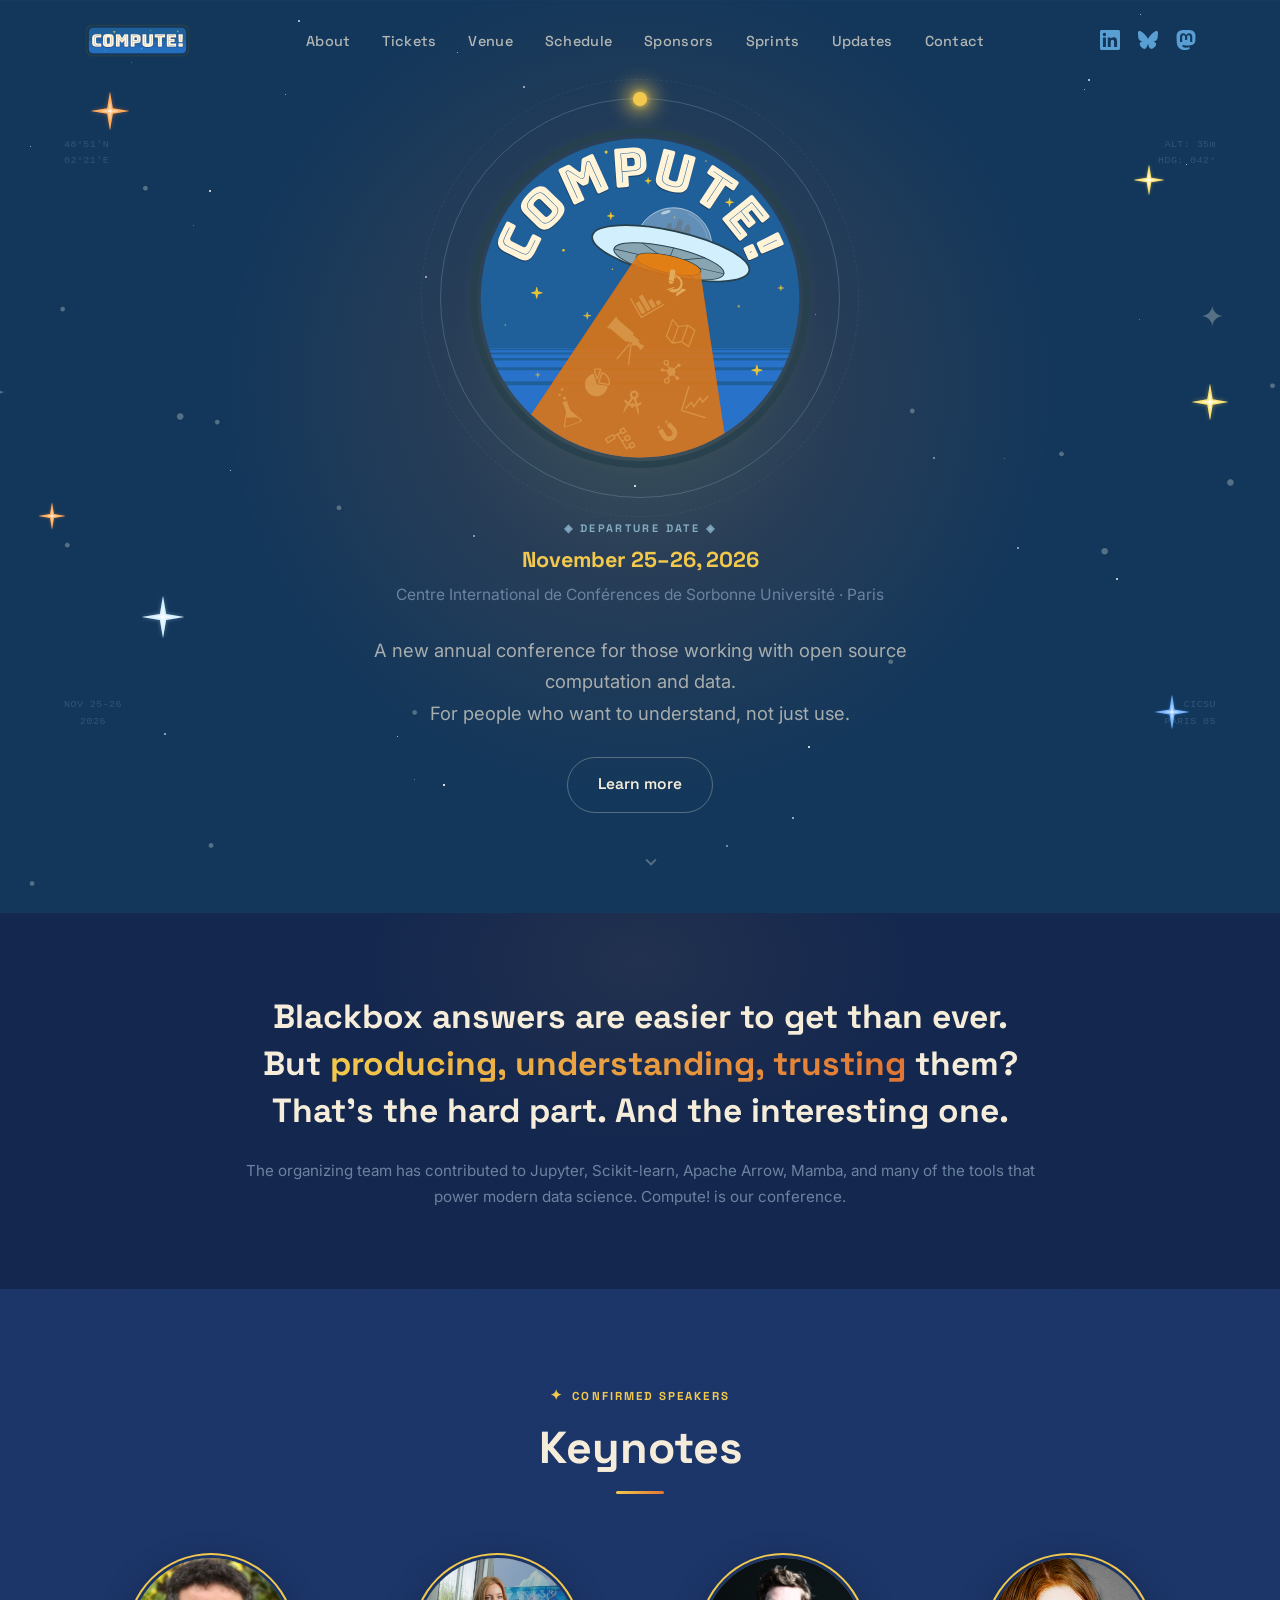
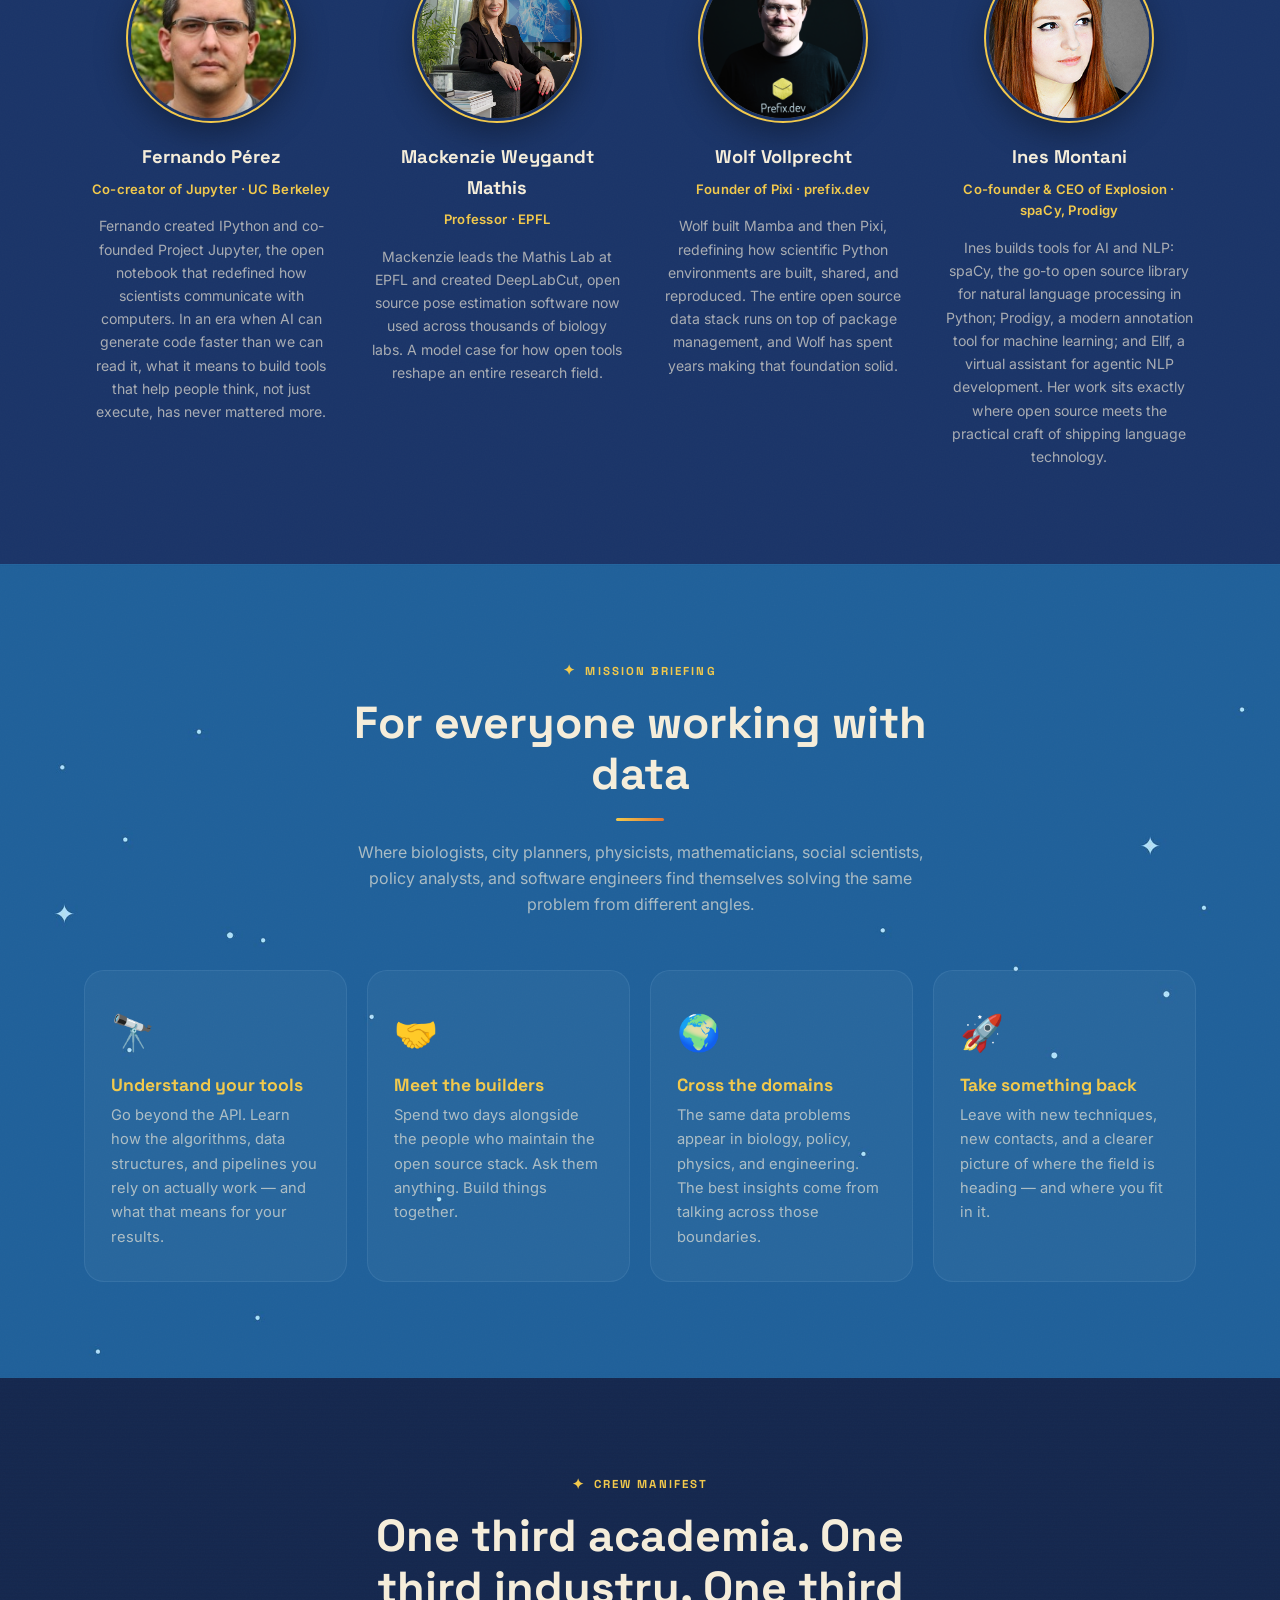
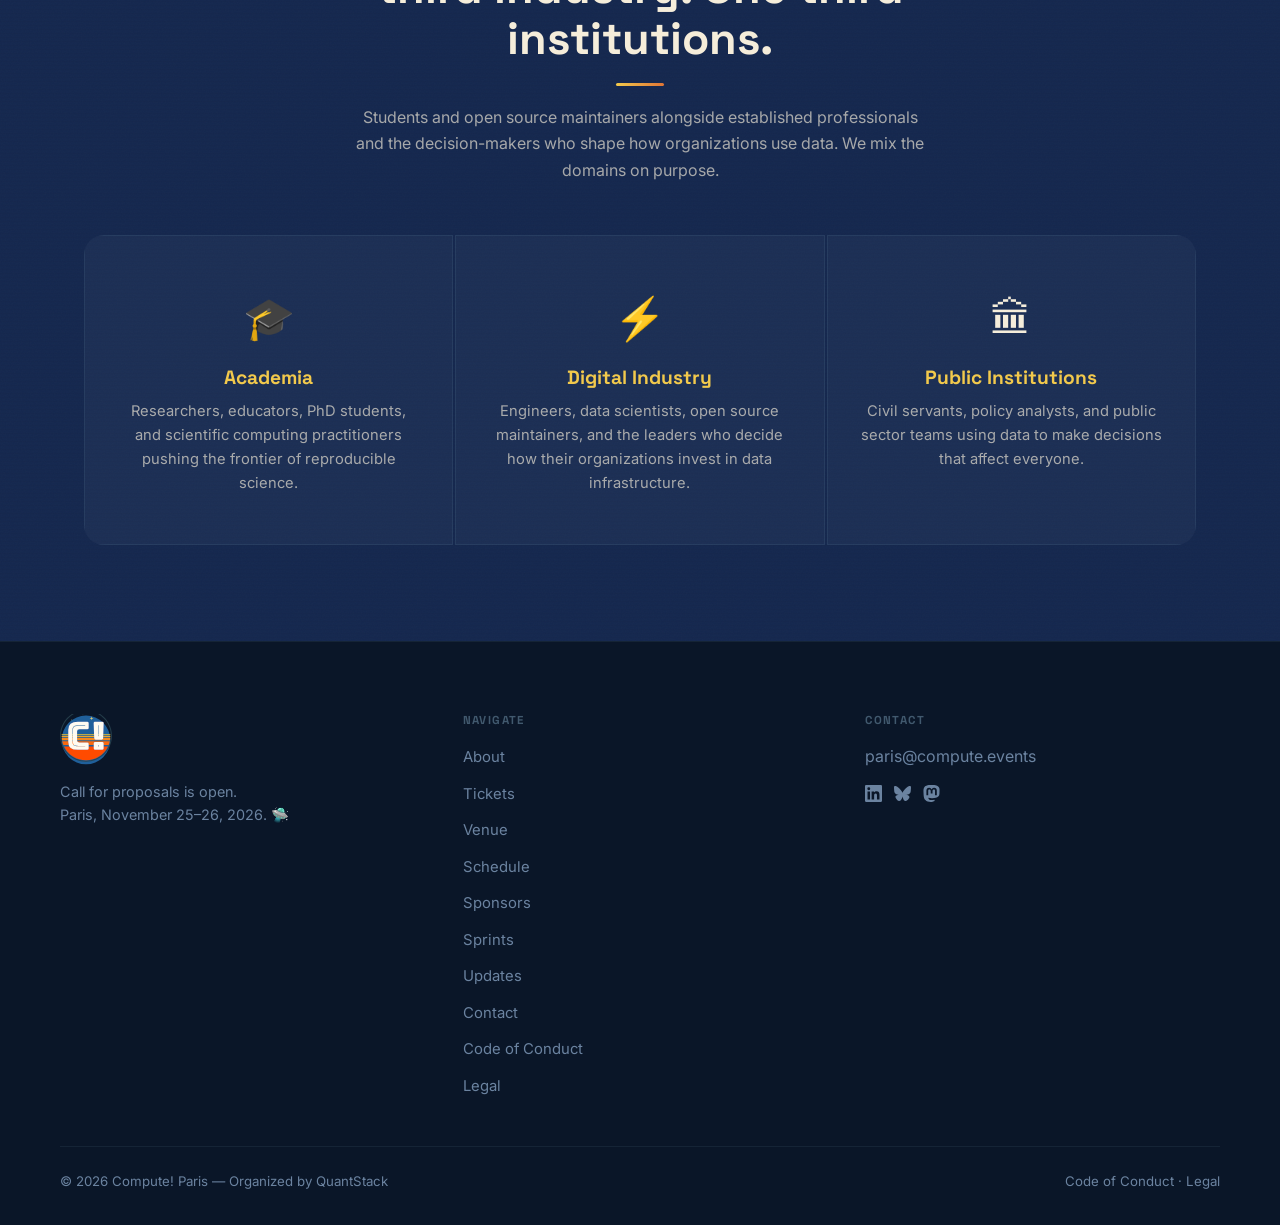
==== commit f75b096e: "Add schedule and hide CfP" ====
--- a/index.html
+++ b/index.html
@@ -35,9 +35,10 @@
       </a>
       <ul class="nav__links">
         <li><a href="about.html">About</a></li>
-        <li><a href="cfp.html">CfP</a></li>
+        <!--<li><a href="cfp.html">CfP</a></li>-->
         <li><a href="tickets.html">Tickets</a></li>
         <li><a href="venue.html">Venue</a></li>
+        <li><a href="schedule.html">Schedule</a></li>
         <li><a href="sponsors.html">Sponsors</a></li>
         <li><a href="sprints.html">Sprints</a></li>
         <li><a href="updates.html">Updates</a></li>
@@ -66,9 +67,10 @@
       <svg viewBox="0 0 24 24"><path d="M19 6.41L17.59 5 12 10.59 6.41 5 5 6.41 10.59 12 5 17.59 6.41 19 12 13.41 17.59 19 19 17.59 13.41 12z"/></svg>
     </button>
     <a href="about.html">About</a>
-    <a href="cfp.html">CfP</a>
+    <!--<a href="cfp.html">CfP</a>-->
     <a href="tickets.html">Tickets</a>
     <a href="venue.html">Venue</a>
+    <a href="schedule.html">Schedule</a>
     <a href="sponsors.html">Sponsors</a>
     <a href="sprints.html">Sprints</a>
     <a href="updates.html">Updates</a>
@@ -109,7 +111,7 @@
       </p>
       <div class="hero__ctas">
         <a href="about.html" class="btn btn--outline">Learn more</a>
-        <a href="cfp.html" class="btn btn--gold">Submit a proposal 🛸</a>
+        <!--<a href="cfp.html" class="btn btn--gold">Submit a proposal 🛸</a>-->
       </div>
     </div>
     <div class="hero__scroll" aria-hidden="true">
@@ -262,9 +264,10 @@
         <h4>Navigate</h4>
         <ul>
           <li><a href="about.html">About</a></li>
-          <li><a href="cfp.html">CfP</a></li>
+          <!--<li><a href="cfp.html">CfP</a></li>-->
           <li><a href="tickets.html">Tickets</a></li>
           <li><a href="venue.html">Venue</a></li>
+          <li><a href="schedule.html">Schedule</a></li>
           <li><a href="sponsors.html">Sponsors</a></li>
           <li><a href="sprints.html">Sprints</a></li>
           <li><a href="updates.html">Updates</a></li>
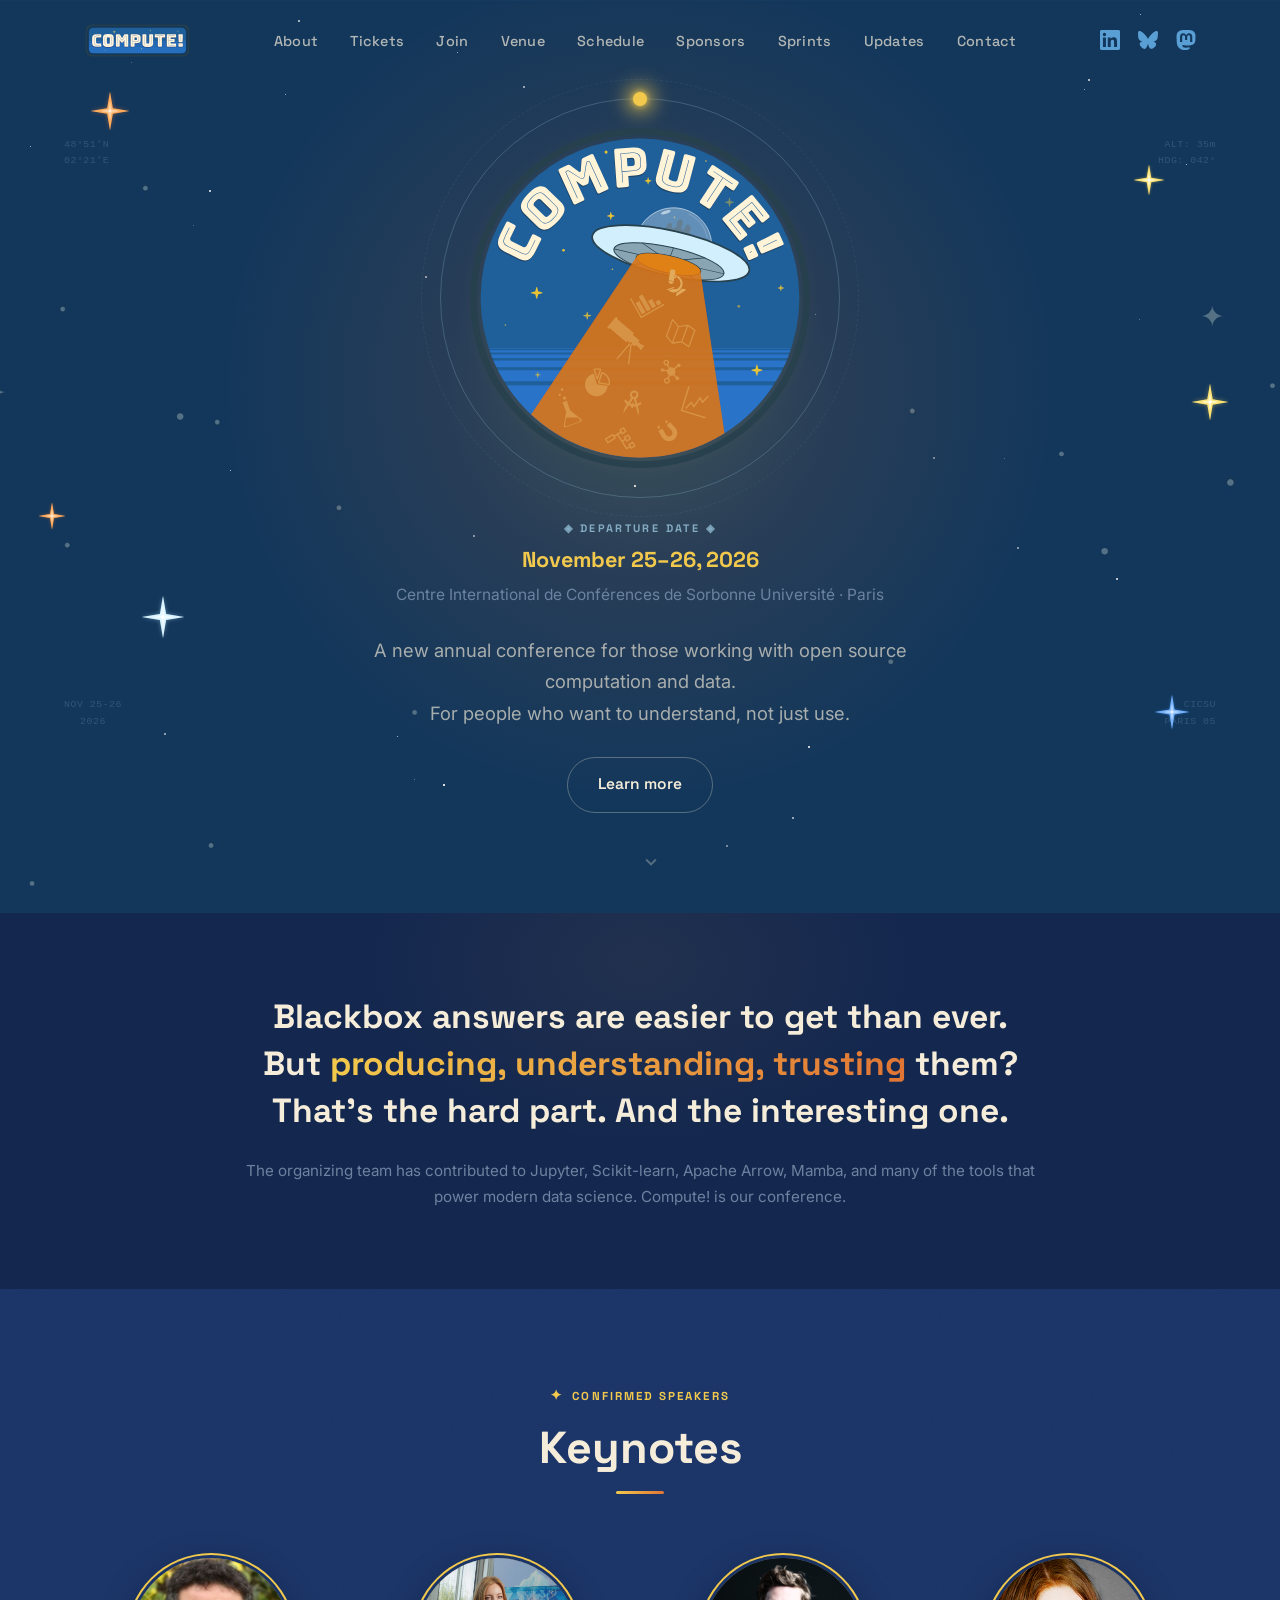
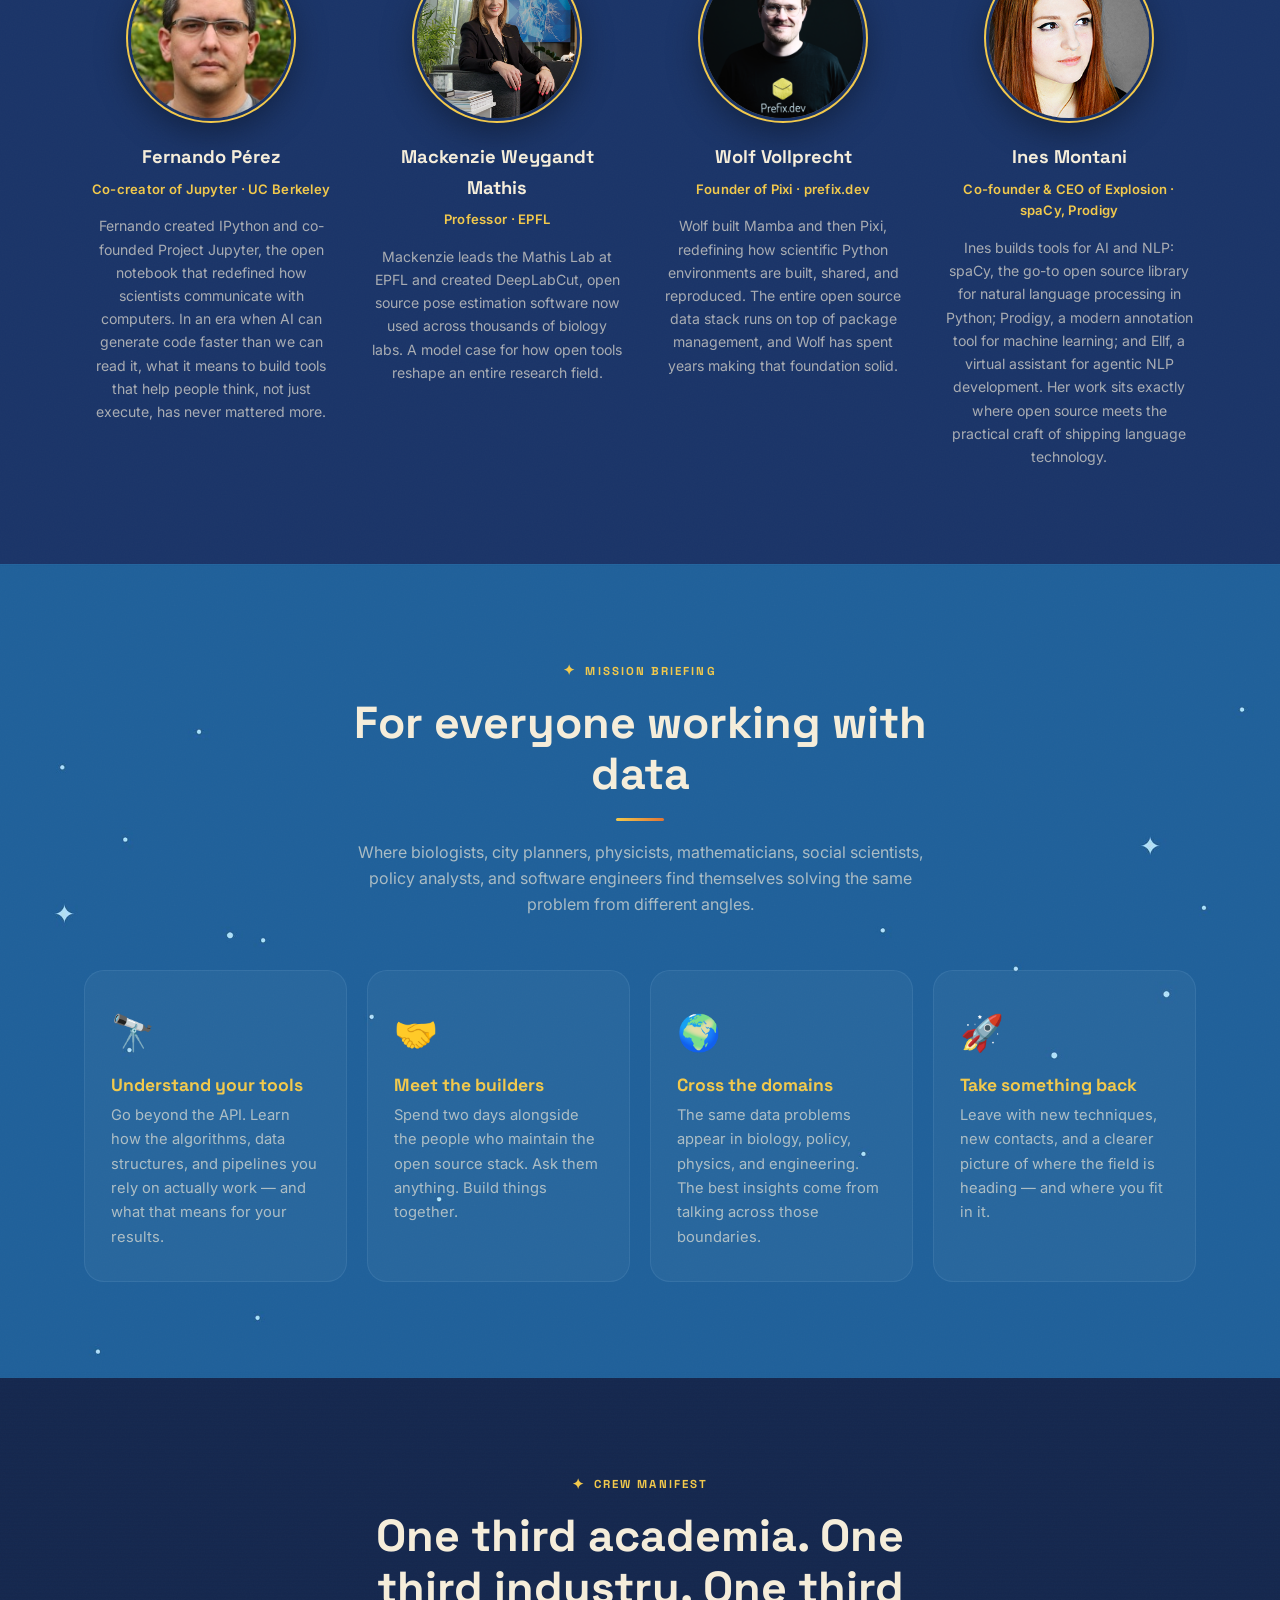
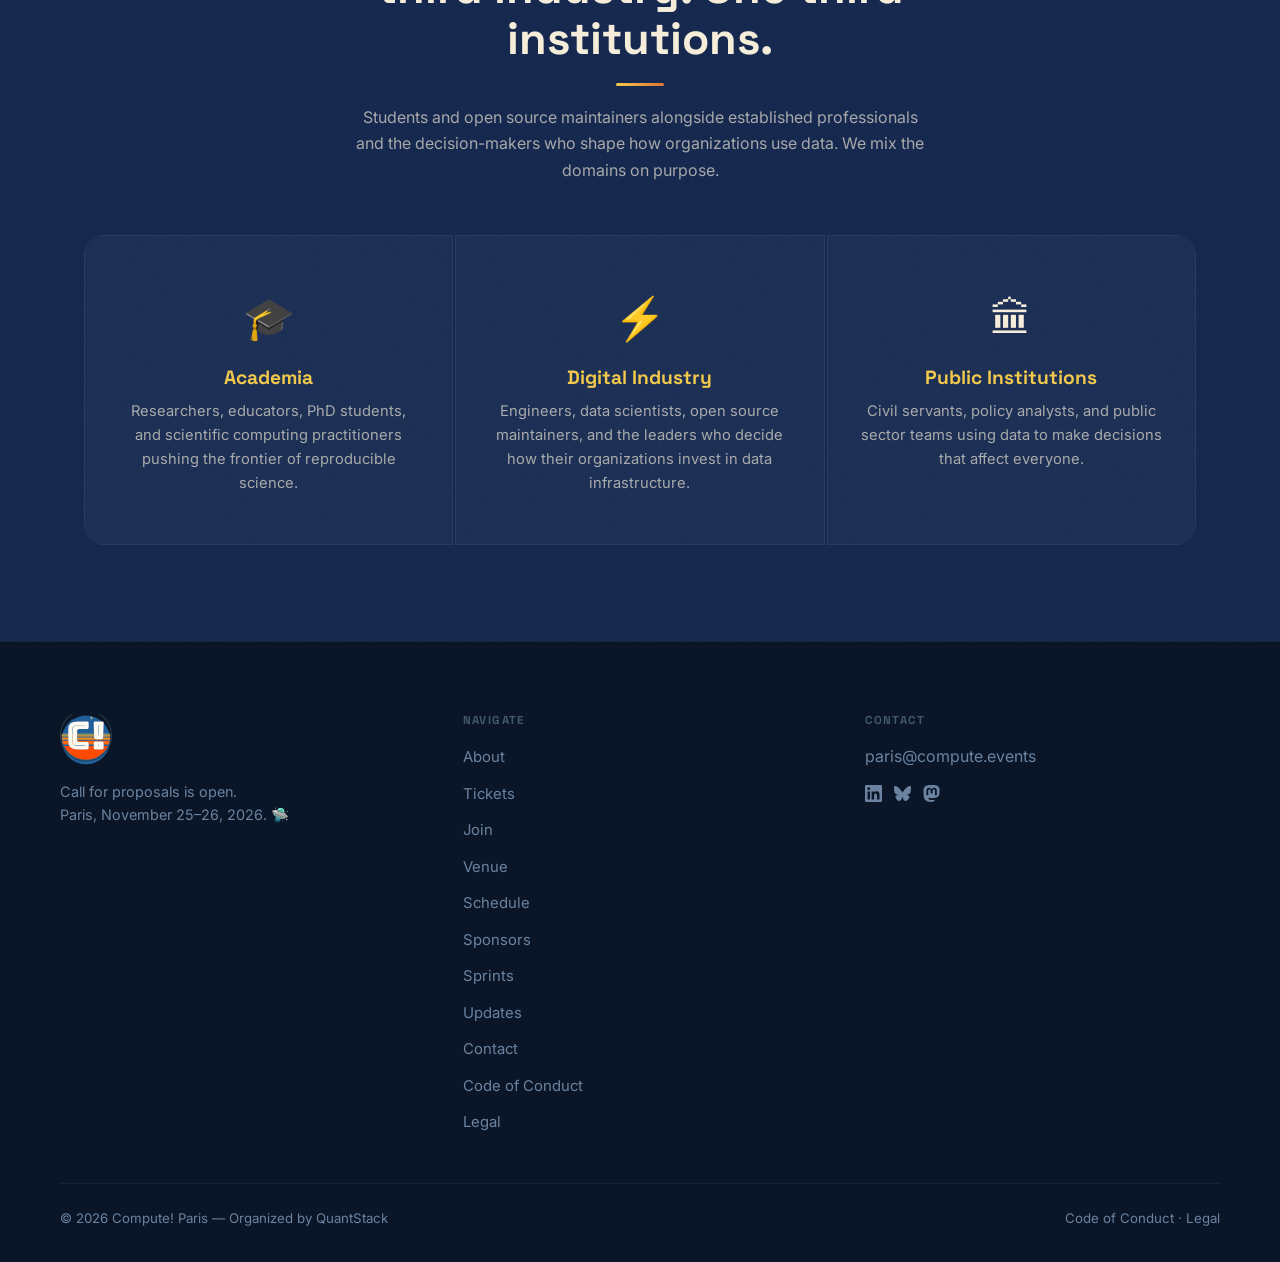
==== commit 37b09cc0: "Add scholarship and volunteering" ====
--- a/index.html
+++ b/index.html
@@ -37,6 +37,7 @@
         <li><a href="about.html">About</a></li>
         <!--<li><a href="cfp.html">CfP</a></li>-->
         <li><a href="tickets.html">Tickets</a></li>
+        <li><a href="join-the-mission.html">Join</a></li>
         <li><a href="venue.html">Venue</a></li>
         <li><a href="schedule.html">Schedule</a></li>
         <li><a href="sponsors.html">Sponsors</a></li>
@@ -69,6 +70,7 @@
     <a href="about.html">About</a>
     <!--<a href="cfp.html">CfP</a>-->
     <a href="tickets.html">Tickets</a>
+    <a href="join-the-mission.html">Join</a>
     <a href="venue.html">Venue</a>
     <a href="schedule.html">Schedule</a>
     <a href="sponsors.html">Sponsors</a>
@@ -266,6 +268,7 @@
           <li><a href="about.html">About</a></li>
           <!--<li><a href="cfp.html">CfP</a></li>-->
           <li><a href="tickets.html">Tickets</a></li>
+          <li><a href="join-the-mission.html">Join</a></li>
           <li><a href="venue.html">Venue</a></li>
           <li><a href="schedule.html">Schedule</a></li>
           <li><a href="sponsors.html">Sponsors</a></li>
--- a/assets/css/style.css
+++ b/assets/css/style.css
@@ -794,8 +794,15 @@
   margin-right: auto;
 }
 
+@media (max-width: 1024px) {
+  .keynote__grid { grid-template-columns: repeat(2, 1fr); }
+}
+
 @media (max-width: 640px) {
-  .keynote__grid { gap: 48px; }
+  .keynote__grid {
+    grid-template-columns: 1fr;
+    gap: 48px;
+  }
 }
 
 /* ============================================================
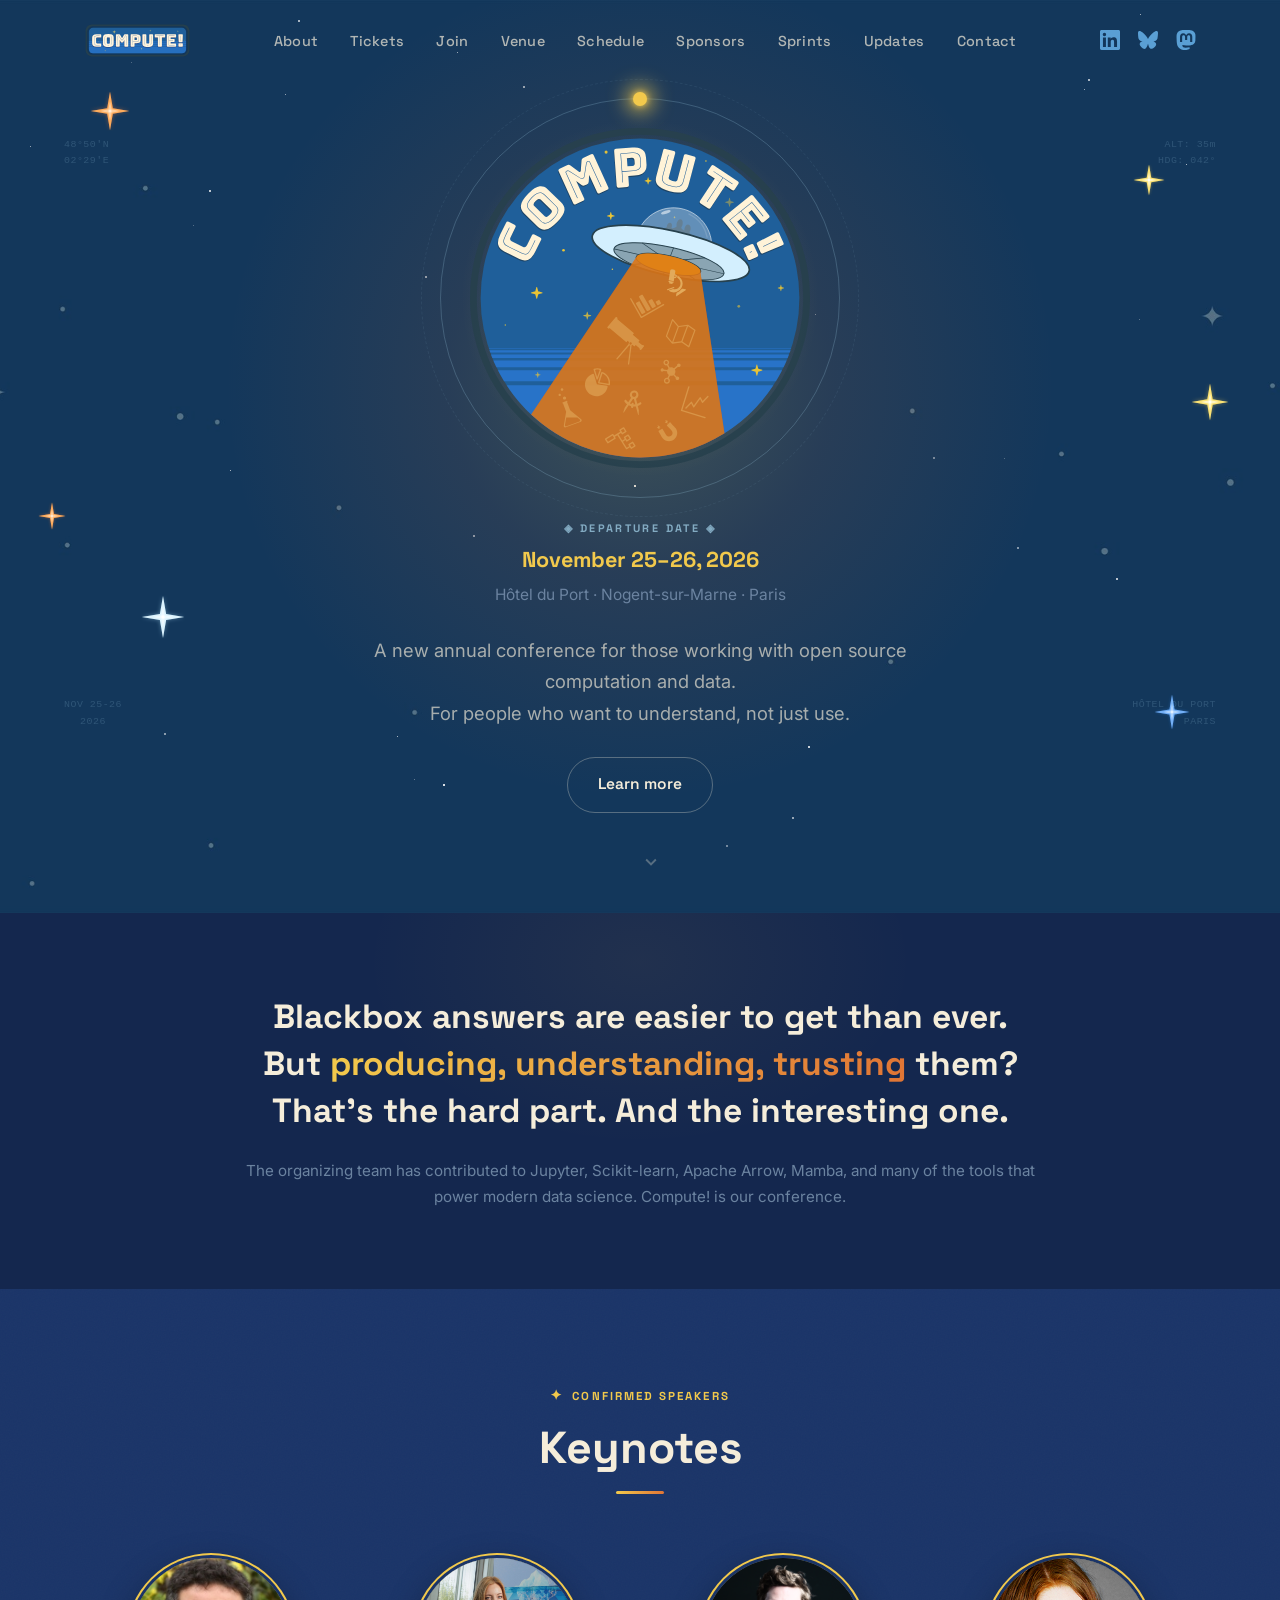
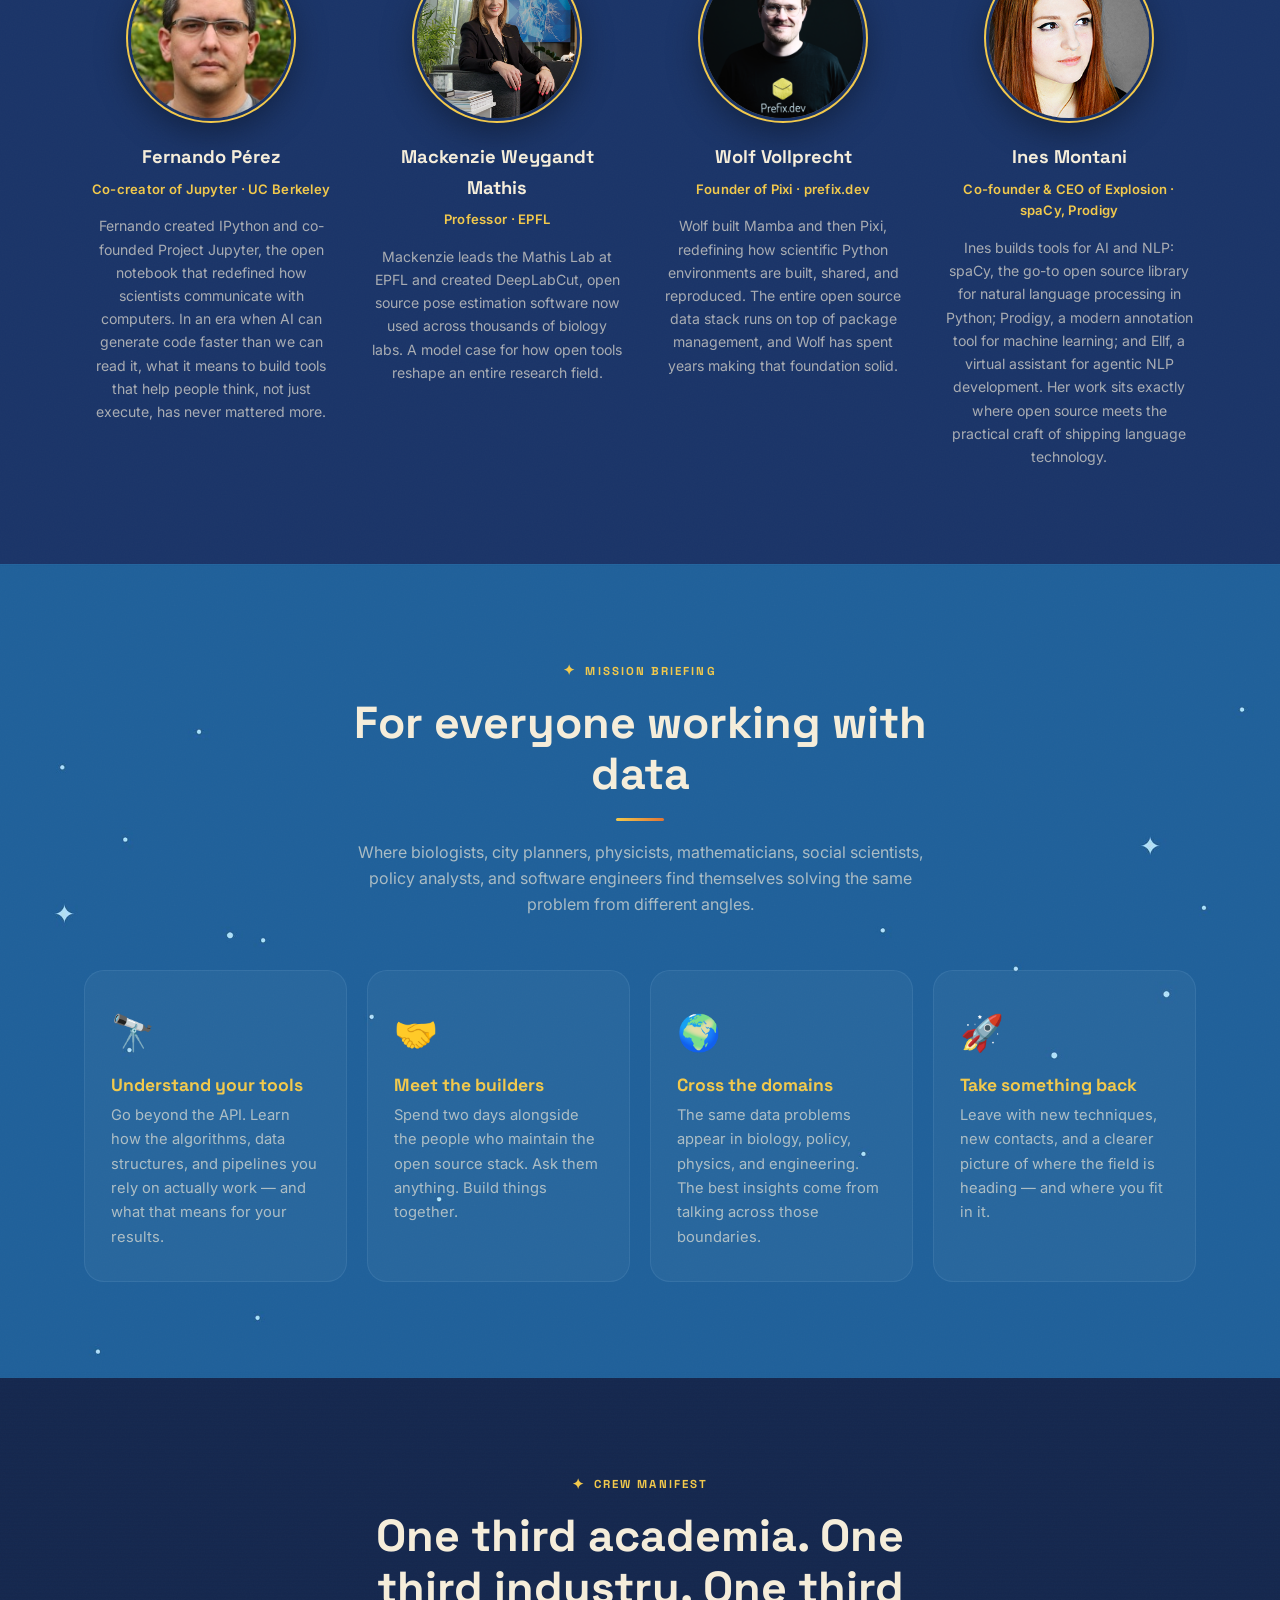
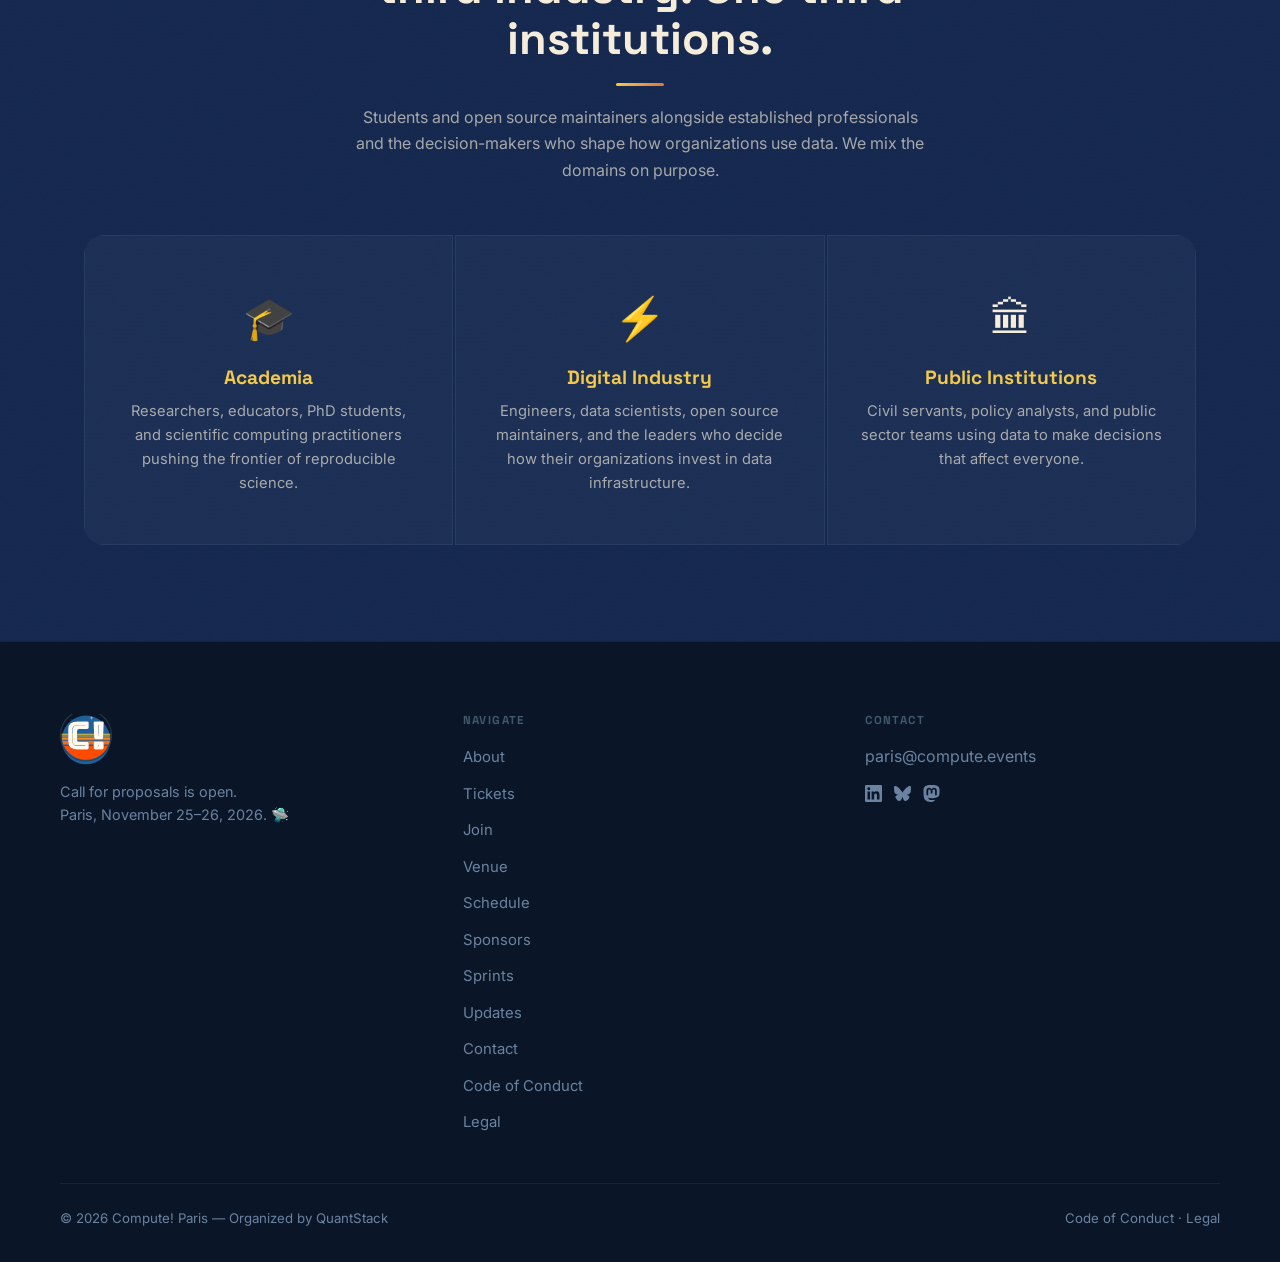
==== commit d332effd: "Move venue to Hôtel du Port, Nogent-sur-Marne The CICSU on the Jussieu campus is unavailable due to " ====
--- a/index.html
+++ b/index.html
@@ -93,10 +93,10 @@
     </div>
     <div class="hero__beam" aria-hidden="true"></div>
     <!-- Coordinate readouts -->
-    <div class="hero__coords hero__coords--tl" aria-hidden="true">48°51'N<br>02°21'E</div>
+    <div class="hero__coords hero__coords--tl" aria-hidden="true">48°50'N<br>02°29'E</div>
     <div class="hero__coords hero__coords--tr" aria-hidden="true">ALT: 35m<br>HDG: 042°</div>
     <div class="hero__coords hero__coords--bl" aria-hidden="true">NOV 25-26<br>2026</div>
-    <div class="hero__coords hero__coords--br" aria-hidden="true">CICSU<br>PARIS 05</div>
+    <div class="hero__coords hero__coords--br" aria-hidden="true">HÔTEL DU PORT<br>PARIS</div>
     <div class="hero__content">
       <div class="hero__logo-wrap">
         <div class="hero__orbit" aria-hidden="true"></div>
@@ -105,7 +105,7 @@
       <div class="hero__mission-data">
         <span class="hero__mission-label">◈ Departure date ◈</span>
         <span class="hero__date-main">November 25–26, 2026</span>
-        <span class="hero__date-venue">Centre International de Conférences de Sorbonne Université · Paris</span>
+        <span class="hero__date-venue">Hôtel du Port · Nogent-sur-Marne · Paris</span>
       </div>
       <p class="hero__desc">
         A new annual conference for those working with open source computation and data.<br>
--- a/assets/css/style.css
+++ b/assets/css/style.css
@@ -892,6 +892,18 @@
   letter-spacing: -.01em;
 }
 .page-hero p { color: rgba(245,237,218,.65); font-size: 1.05rem; max-width: 52ch; }
+
+/* ============================================================
+   VENUE CHANGE NOTICE
+   ============================================================ */
+.venue-notice {
+  background: var(--navy-mid);
+  color: var(--cream);
+  padding: 28px 24px;
+  border-top: 1px solid rgba(168,216,240,.12);
+  border-bottom: 1px solid rgba(168,216,240,.12);
+}
+.venue-notice p { color: var(--cream-dim); margin-top: 8px; max-width: 72ch; }
 
 /* ============================================================
    VENUE INTRO
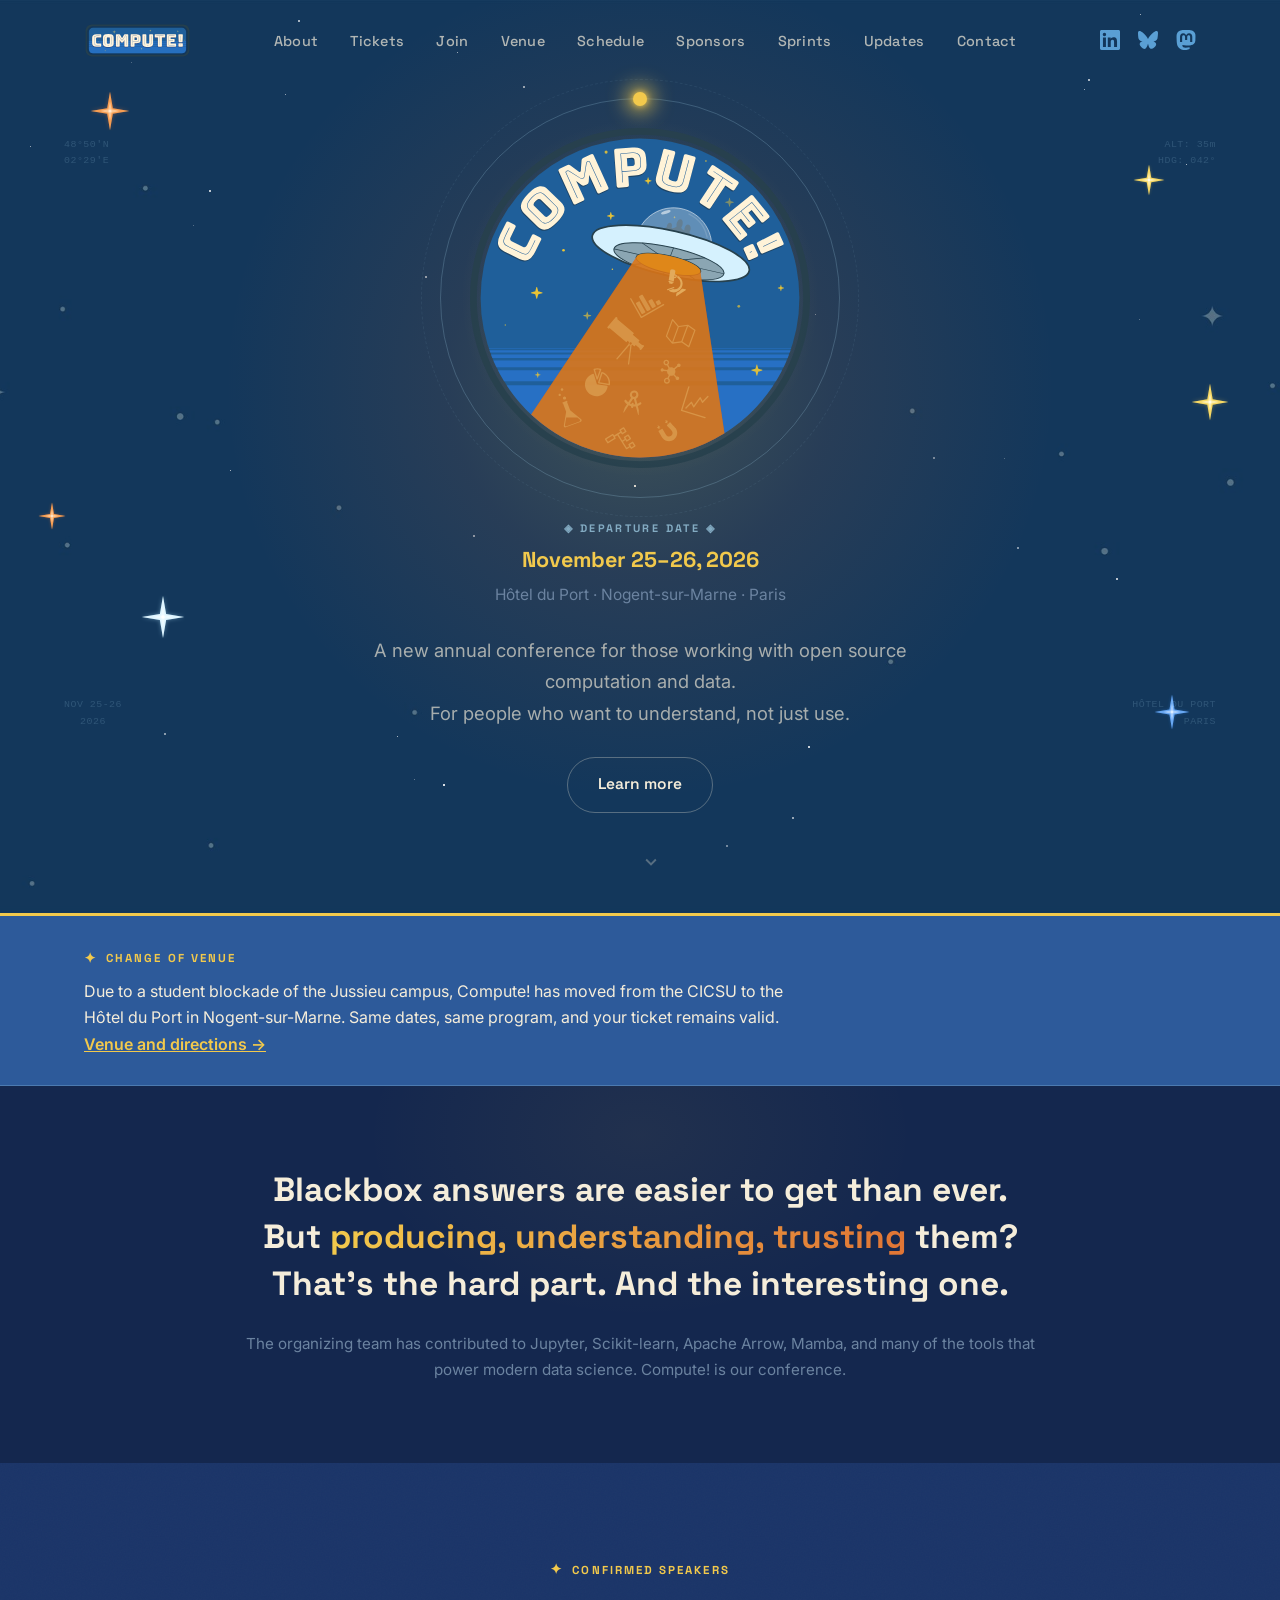
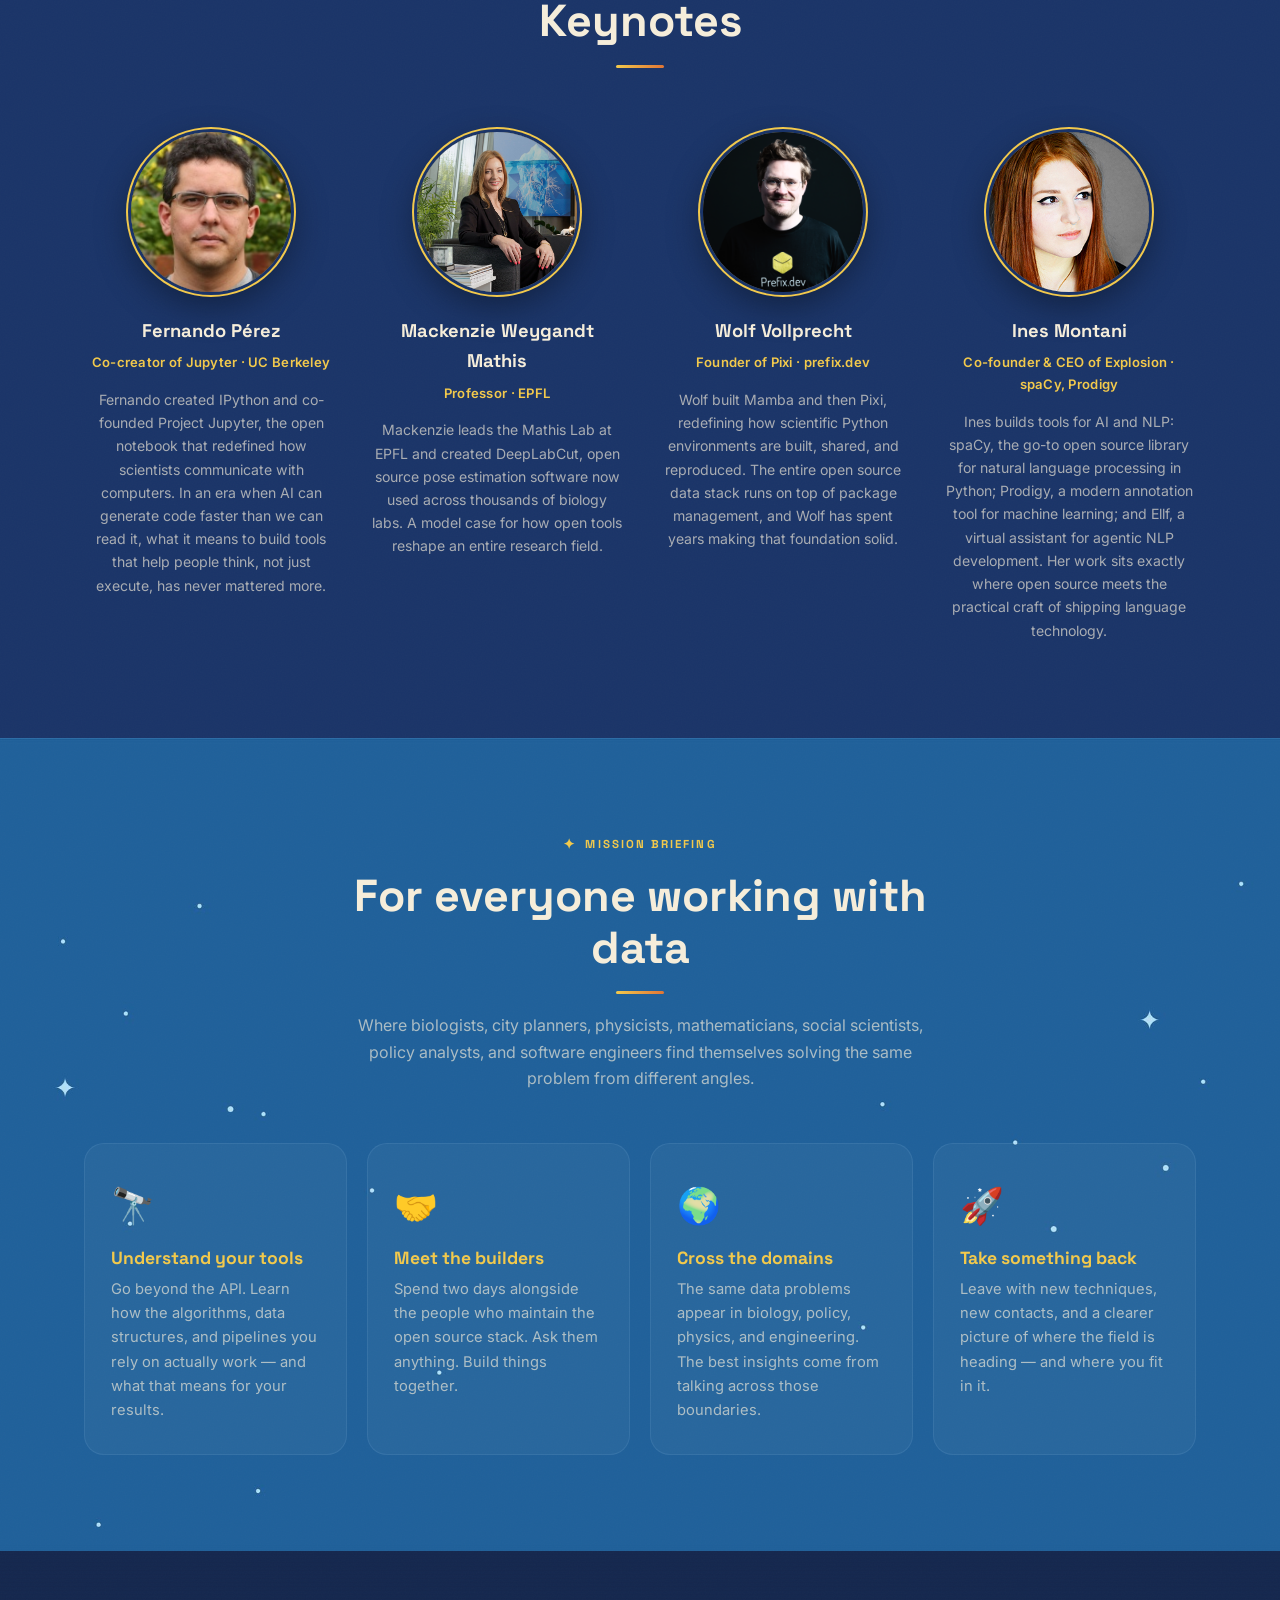
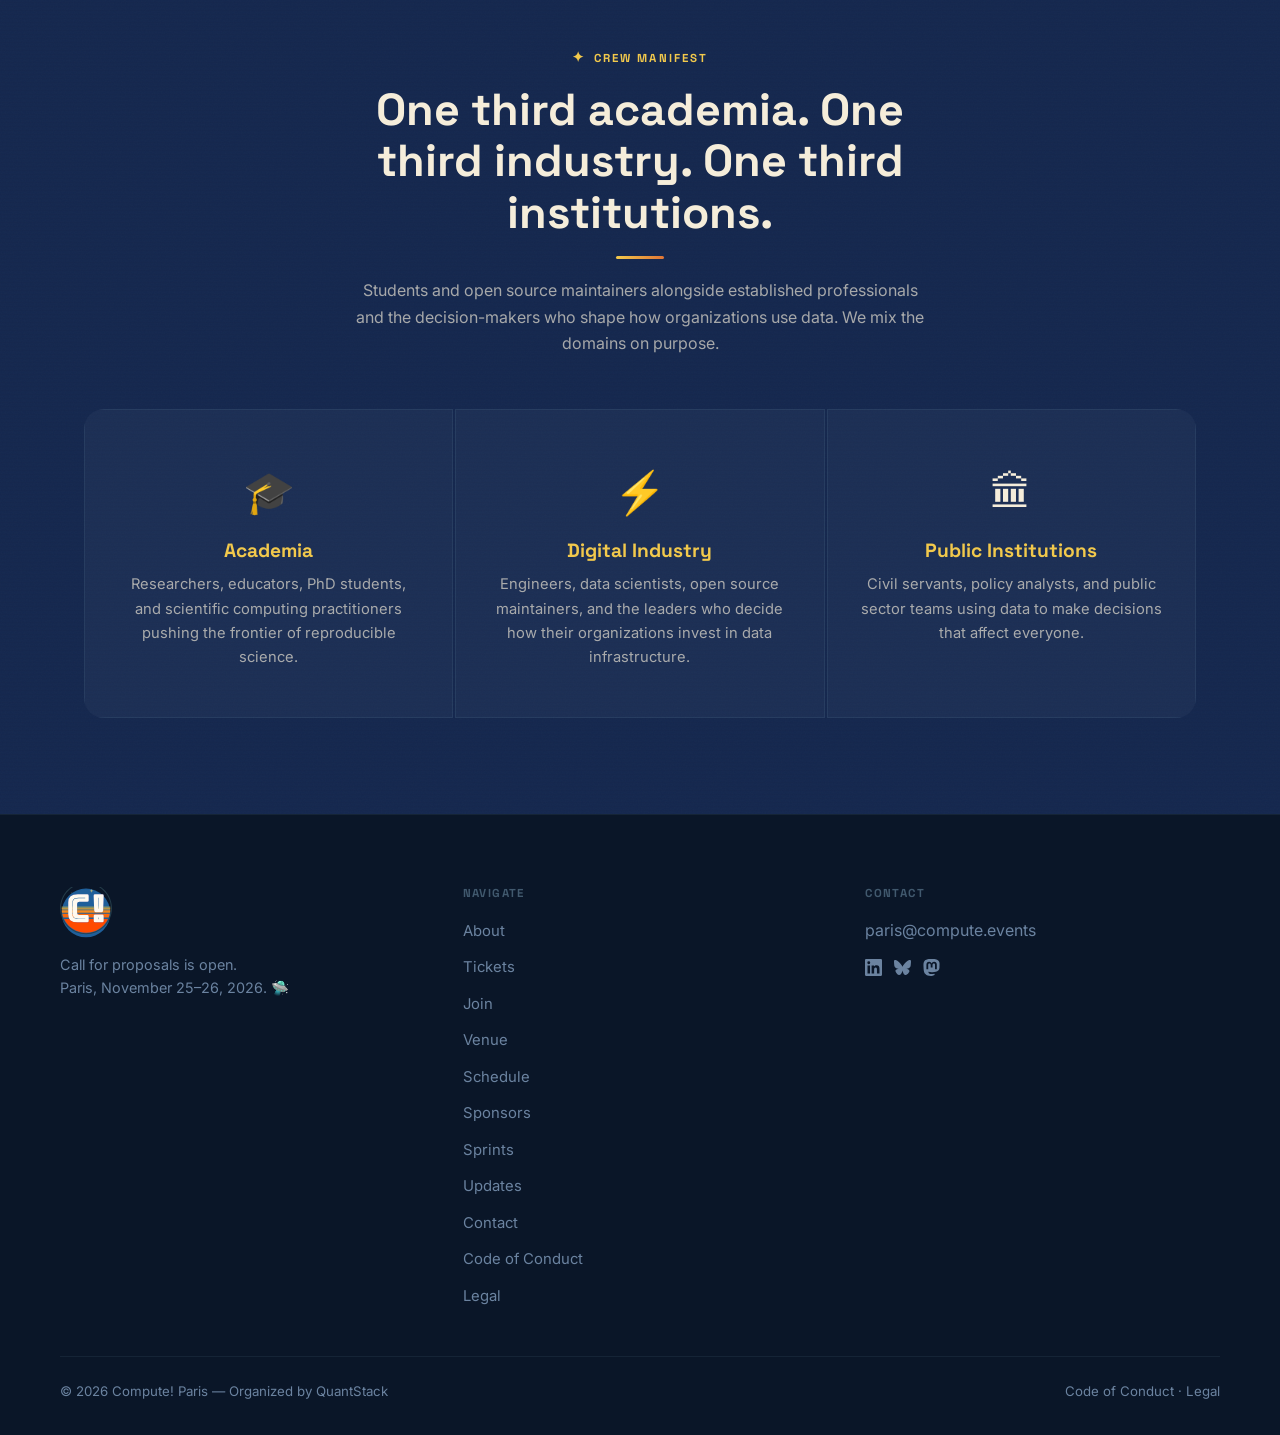
==== commit 50f52fc9: "Add RER lines and walking routes to venue map, show venue notice site-wide - Map: RER A and E tracks" ====
--- a/index.html
+++ b/index.html
@@ -118,6 +118,18 @@
     </div>
     <div class="hero__scroll" aria-hidden="true">
       <svg viewBox="0 0 24 24"><path d="M7.41 8.59L12 13.17l4.59-4.58L18 10l-6 6-6-6 1.41-1.41z"/></svg>
+    </div>
+  </section>
+
+  <!-- ── VENUE CHANGE NOTICE ── -->
+  <section class="venue-notice">
+    <div class="container">
+      <span class="overline">Change of venue</span>
+      <p>
+        Due to a student blockade of the Jussieu campus, Compute! has moved from the CICSU to the
+        Hôtel du Port in Nogent-sur-Marne. Same dates, same program, and your ticket remains valid.
+        <a href="venue.html">Venue and directions →</a>
+      </p>
     </div>
   </section>
 
--- a/assets/css/style.css
+++ b/assets/css/style.css
@@ -897,13 +897,15 @@
    VENUE CHANGE NOTICE
    ============================================================ */
 .venue-notice {
-  background: var(--navy-mid);
+  background: #2D5A9A;
   color: var(--cream);
   padding: 28px 24px;
-  border-top: 1px solid rgba(168,216,240,.12);
-  border-bottom: 1px solid rgba(168,216,240,.12);
-}
-.venue-notice p { color: var(--cream-dim); margin-top: 8px; max-width: 72ch; }
+  border-top: 3px solid var(--beam-gold);
+  border-bottom: 1px solid rgba(168,216,240,.25);
+}
+.venue-notice .overline { color: var(--beam-gold); }
+.venue-notice p { color: var(--cream); margin-top: 8px; max-width: 72ch; }
+.venue-notice a { color: var(--beam-gold); font-weight: 600; text-decoration: underline; white-space: nowrap; }
 
 /* ============================================================
    VENUE INTRO
@@ -1061,6 +1063,16 @@
 .leaflet-popup-content { margin: 10px 14px; font-size: .85rem; line-height: 1.5; }
 .leaflet-container { font-family: inherit; background: #0a1628; }
 .osm-dark { filter: invert(100%) hue-rotate(180deg); }
+.map-legend {
+  display: flex; flex-direction: column; gap: 4px;
+  background: rgba(10,22,40,.85); color: var(--cream);
+  padding: 8px 12px; border-radius: 6px; font-size: .78rem; line-height: 1.4;
+}
+.map-legend span { display: flex; align-items: center; gap: 8px; }
+.map-legend i { display: inline-block; width: 18px; height: 4px; border-radius: 2px; }
+.map-legend i.map-legend__walk {
+  height: 0; border-top: 4px dotted var(--beam-gold); border-radius: 0;
+}
 
 /* ============================================================
    SPONSORS
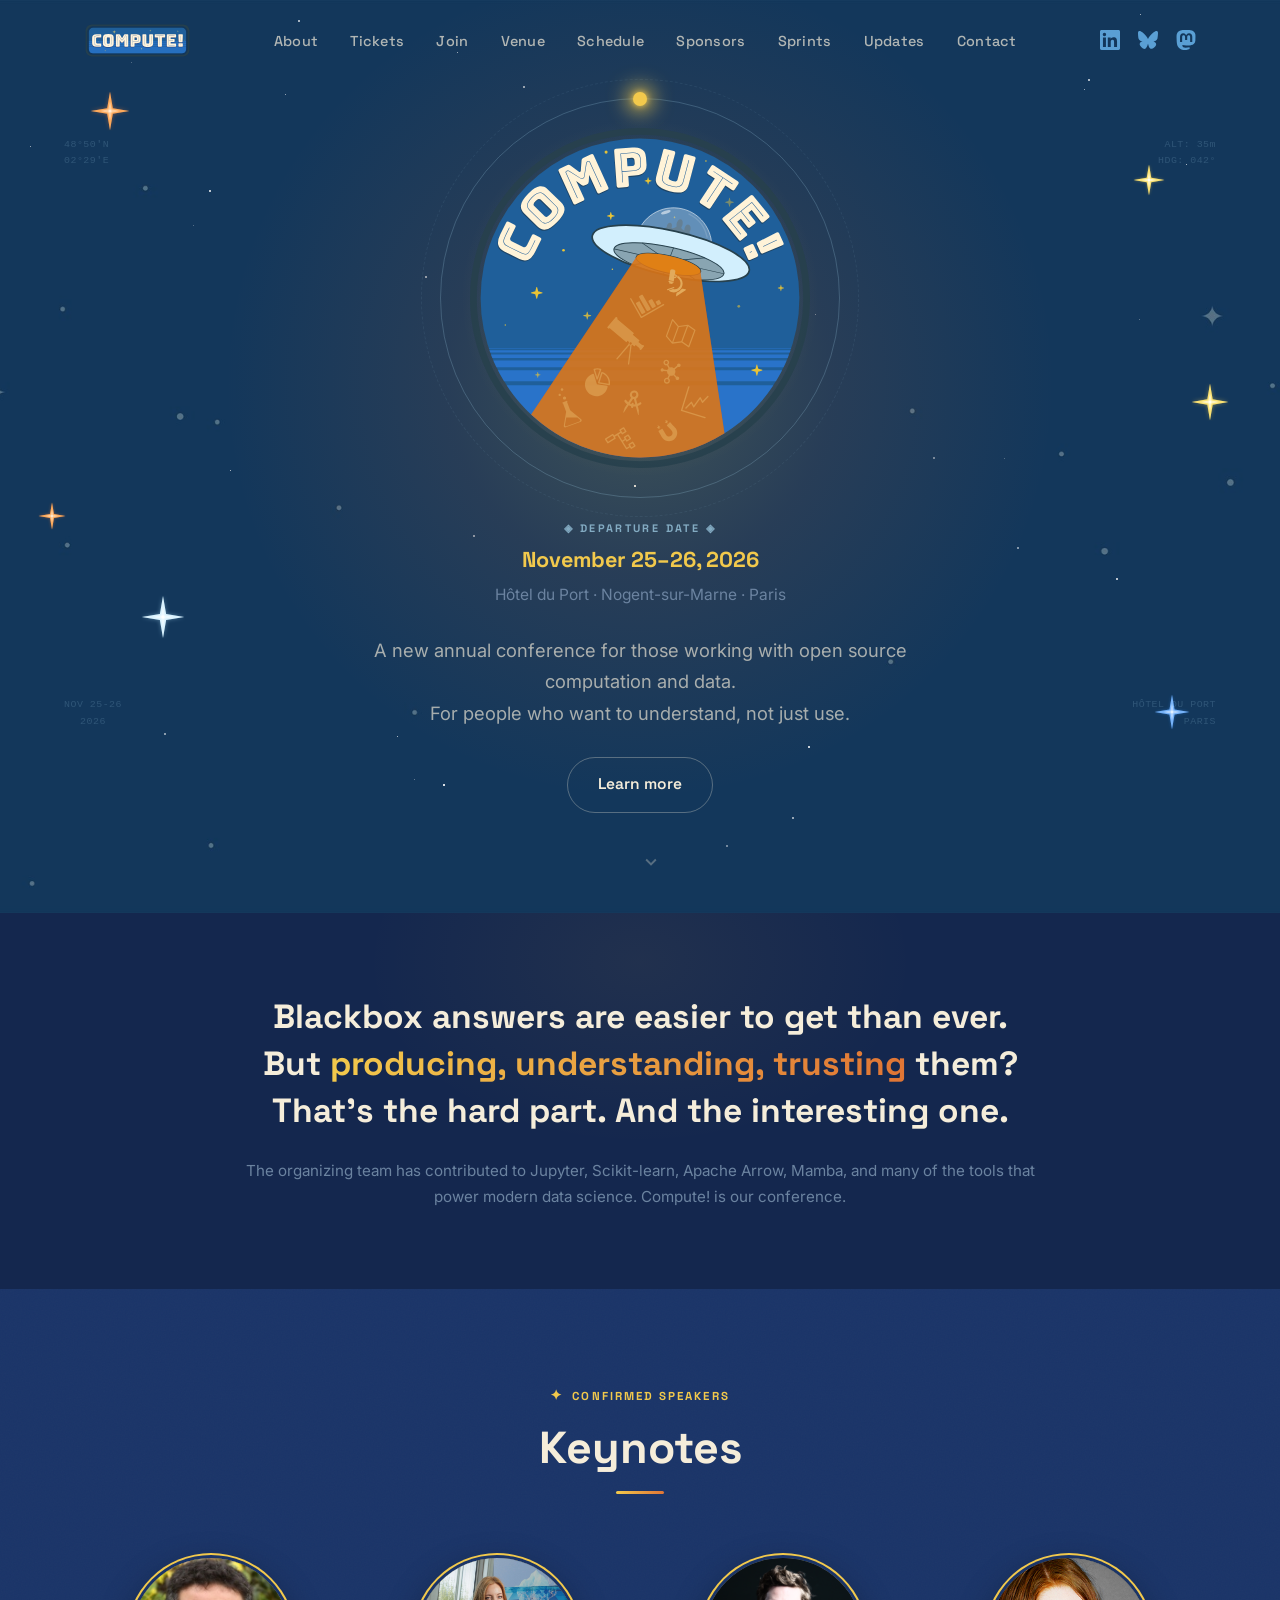
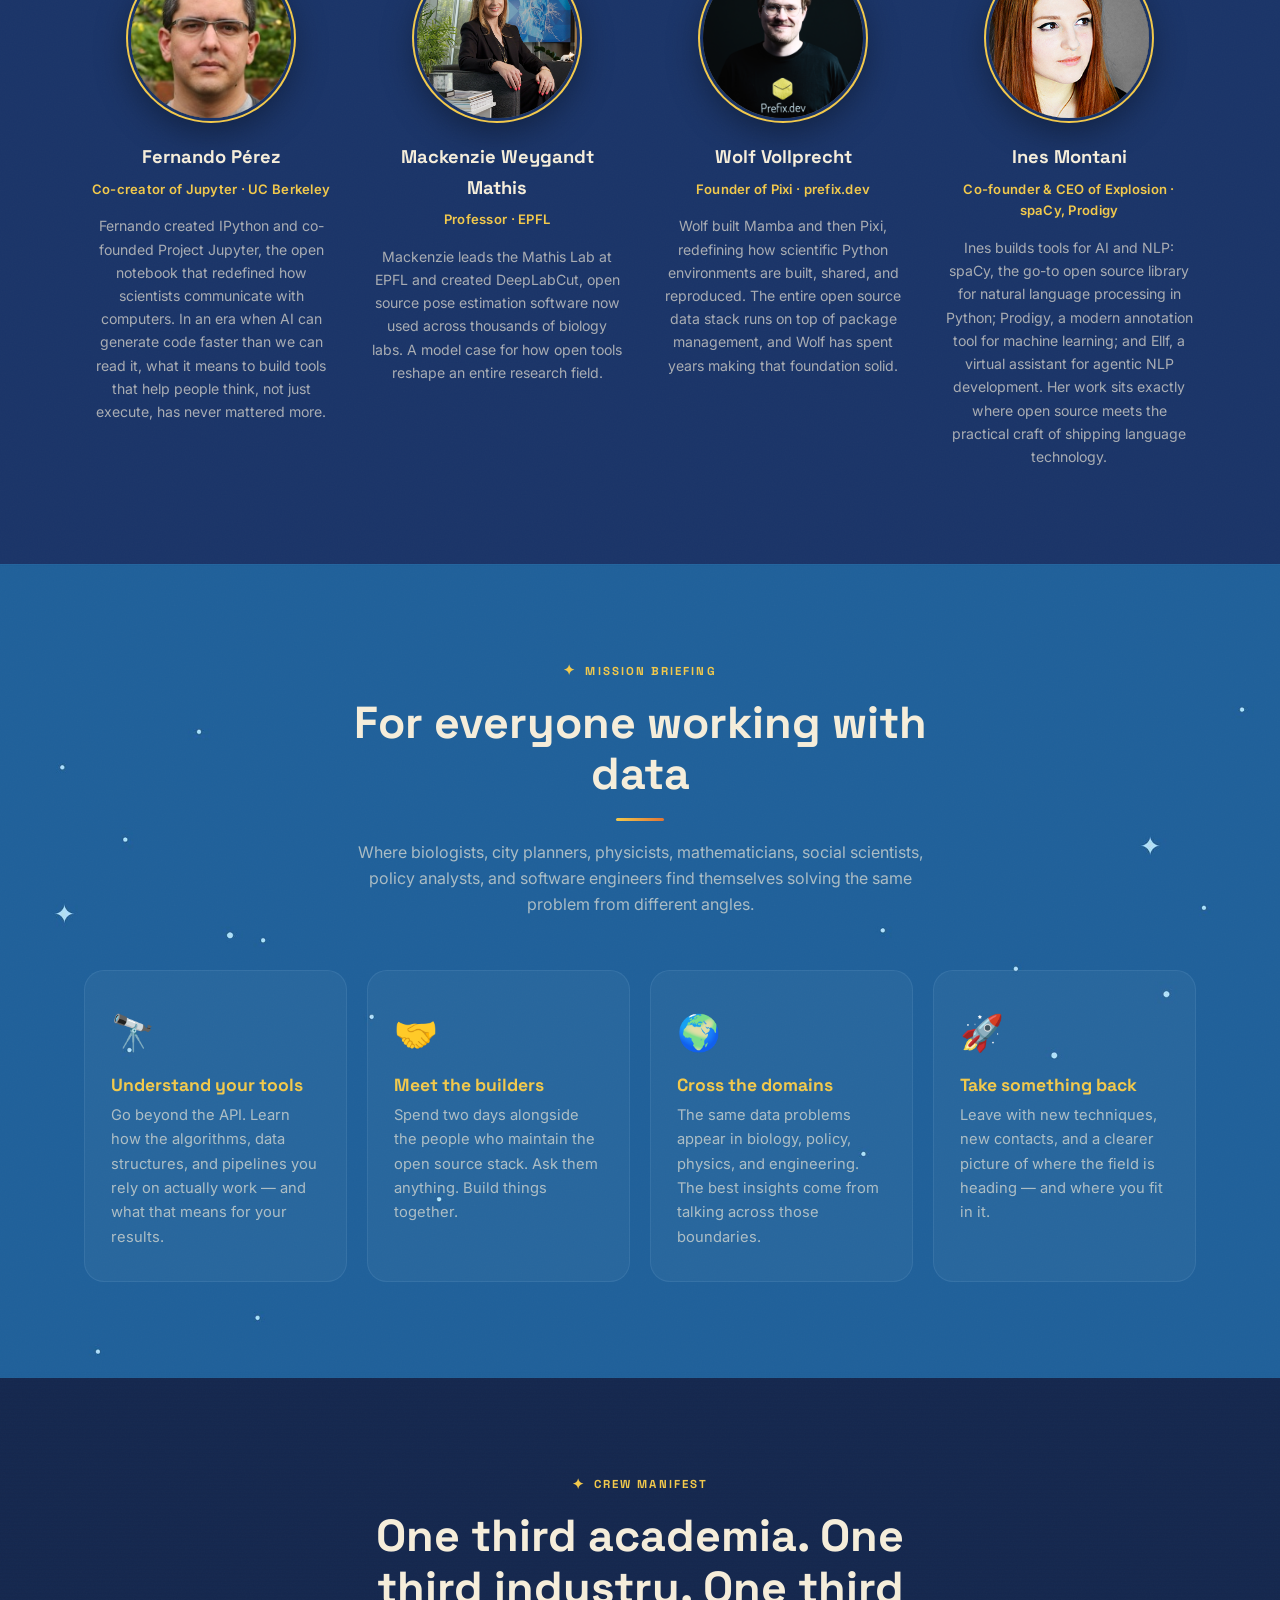
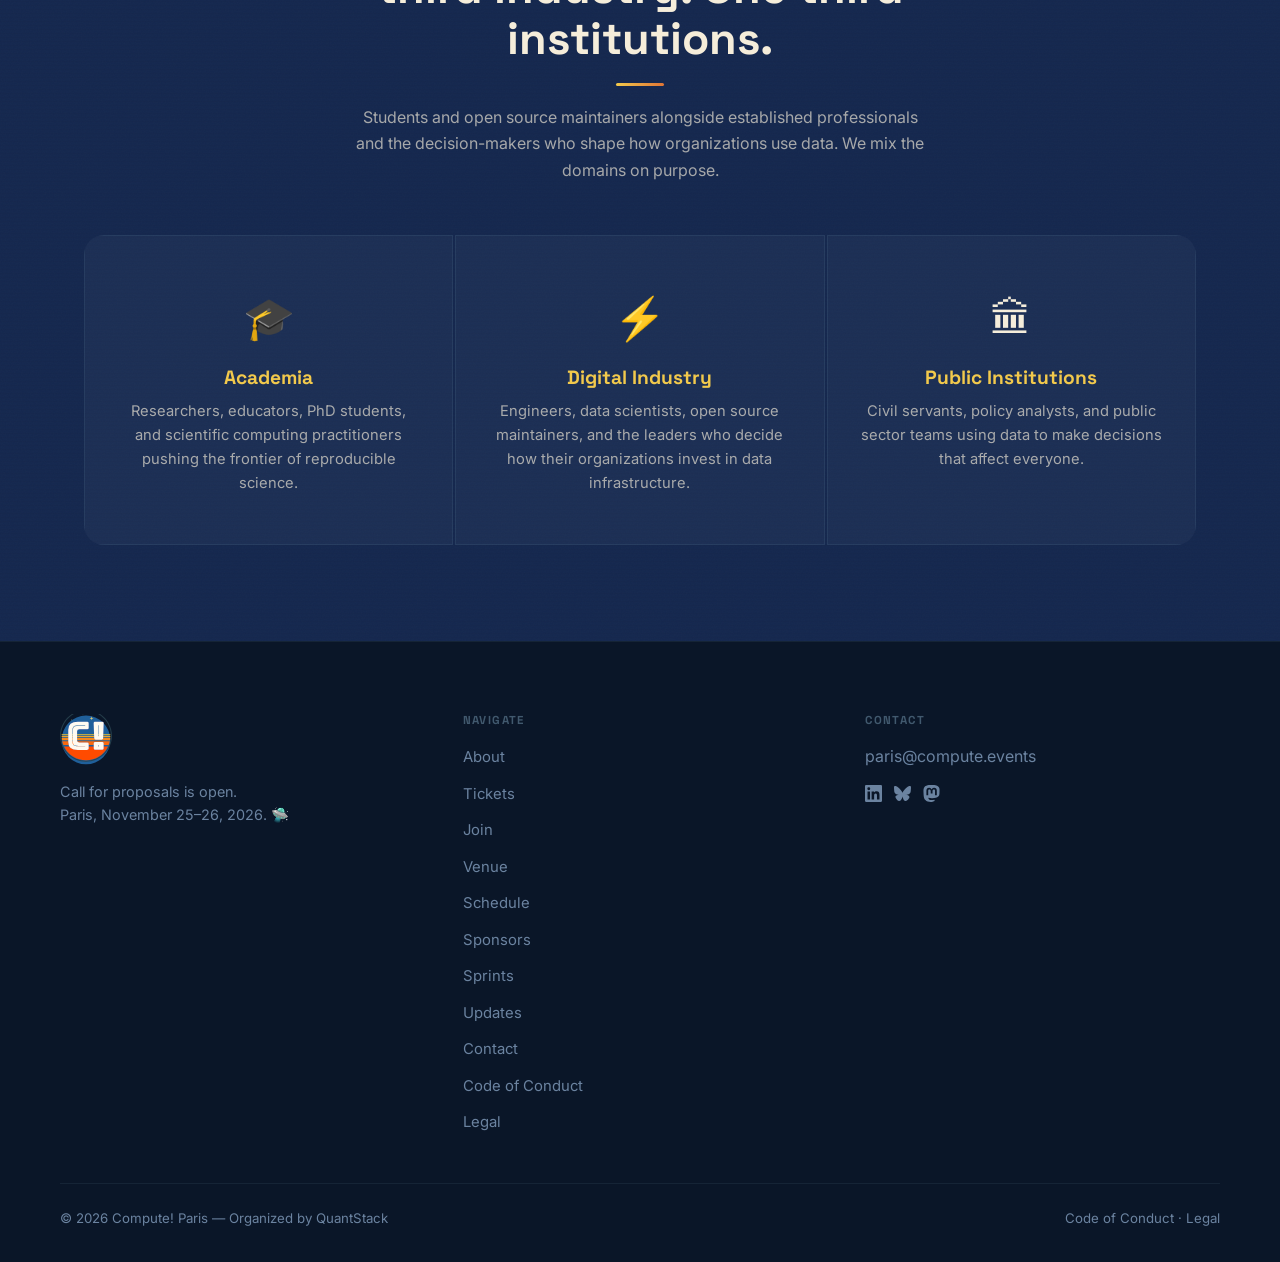
==== commit d491b91a: "Extend venue map through Paris, add riverside walk; drop notice from home page - RER A from La Défen" ====
--- a/index.html
+++ b/index.html
@@ -118,18 +118,6 @@
     </div>
     <div class="hero__scroll" aria-hidden="true">
       <svg viewBox="0 0 24 24"><path d="M7.41 8.59L12 13.17l4.59-4.58L18 10l-6 6-6-6 1.41-1.41z"/></svg>
-    </div>
-  </section>
-
-  <!-- ── VENUE CHANGE NOTICE ── -->
-  <section class="venue-notice">
-    <div class="container">
-      <span class="overline">Change of venue</span>
-      <p>
-        Due to a student blockade of the Jussieu campus, Compute! has moved from the CICSU to the
-        Hôtel du Port in Nogent-sur-Marne. Same dates, same program, and your ticket remains valid.
-        <a href="venue.html">Venue and directions →</a>
-      </p>
     </div>
   </section>
 
--- a/assets/css/style.css
+++ b/assets/css/style.css
@@ -1043,8 +1043,9 @@
     0 0 32px rgba(168,216,240,.18),
     0 0 80px rgba(168,216,240,.07),
     inset 0 0 24px rgba(10,22,40,.6);
-  height: 400px;
-}
+  height: 560px;
+}
+@media (max-width: 640px) { .map-embed { height: 440px; } }
 .map-links {
   display: flex;
   gap: 12px;
@@ -1071,8 +1072,14 @@
 .map-legend span { display: flex; align-items: center; gap: 8px; }
 .map-legend i { display: inline-block; width: 18px; height: 4px; border-radius: 2px; }
 .map-legend i.map-legend__walk {
-  height: 0; border-top: 4px dotted var(--beam-gold); border-radius: 0;
-}
+  height: 0; border-top: 3px dotted var(--beam-gold); border-radius: 0;
+}
+.map-legend i.map-legend__walk--river { border-top-color: #6fd6c8; }
+.leaflet-tooltip.map-stop-label {
+  background: rgba(10,22,40,.85); color: var(--cream); border: none;
+  box-shadow: none; font-size: .72rem; padding: 2px 6px;
+}
+.leaflet-tooltip.map-stop-label::before { display: none; }
 
 /* ============================================================
    SPONSORS
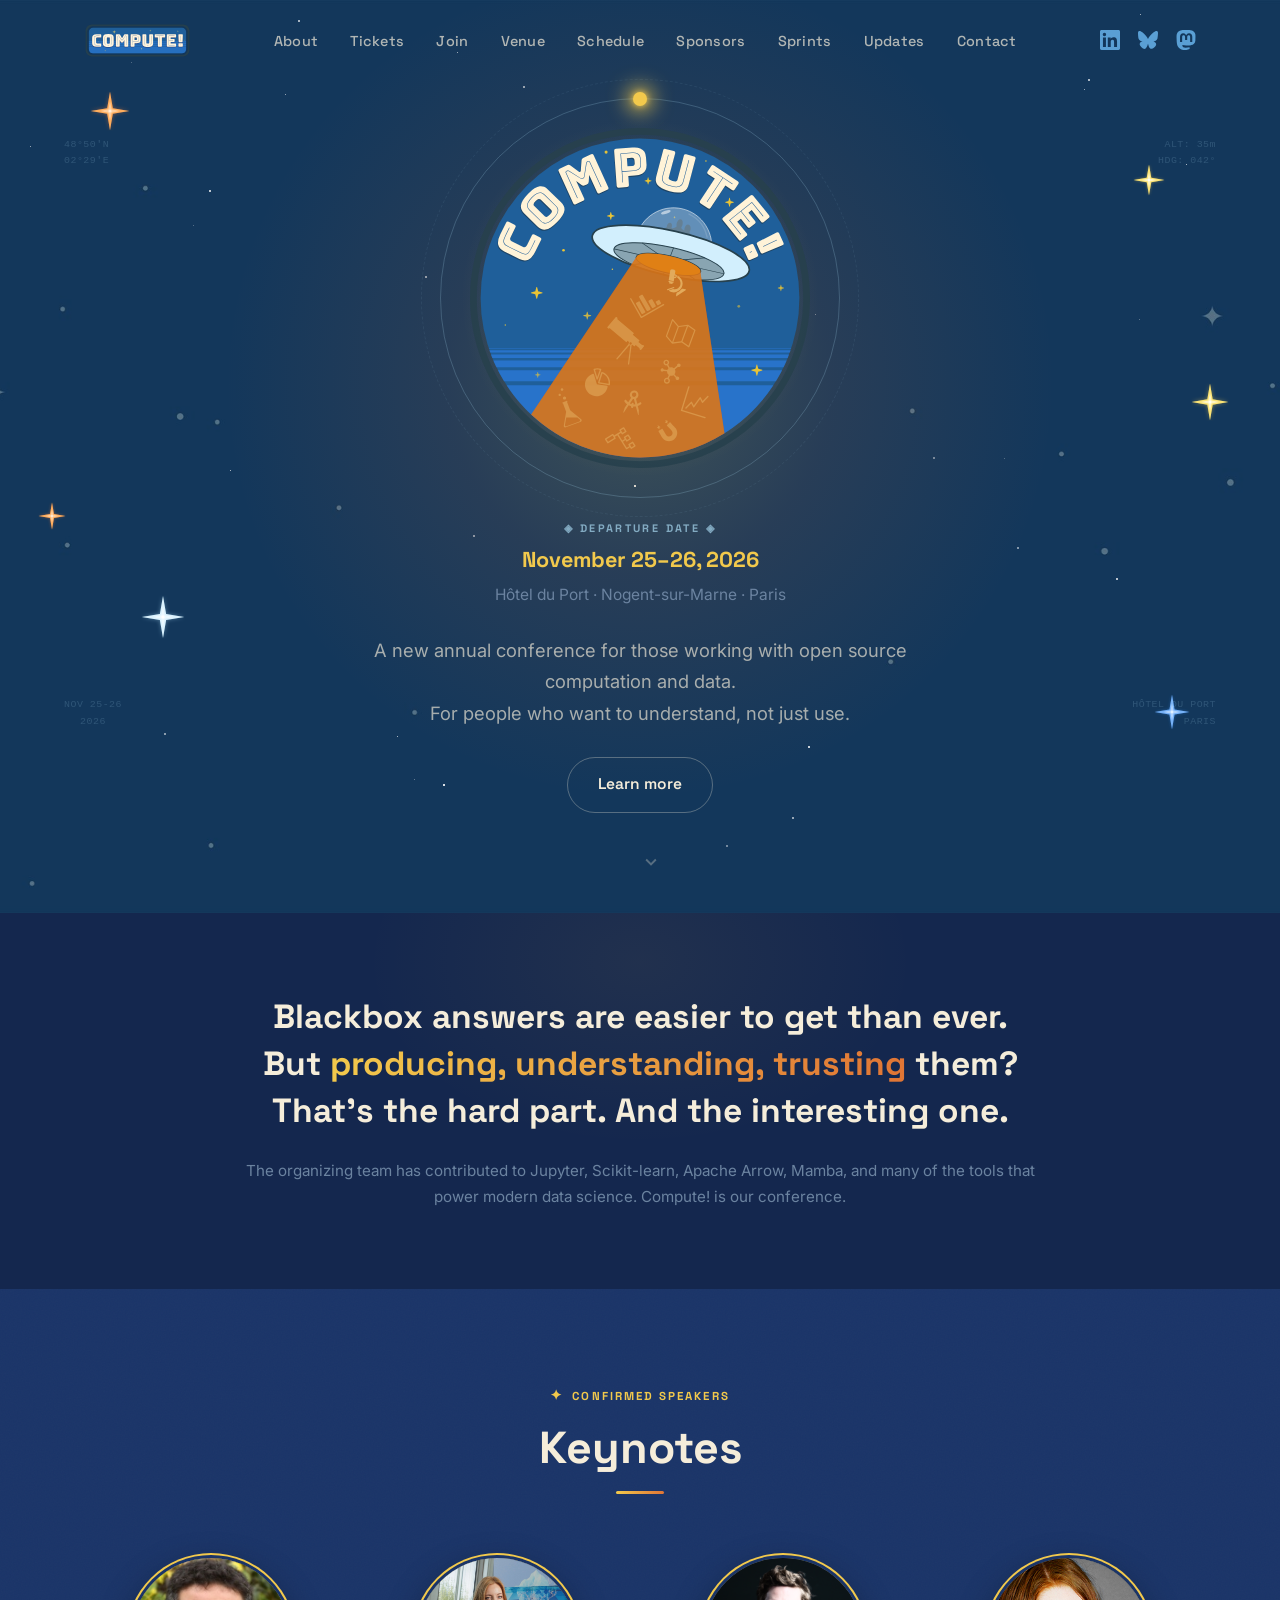
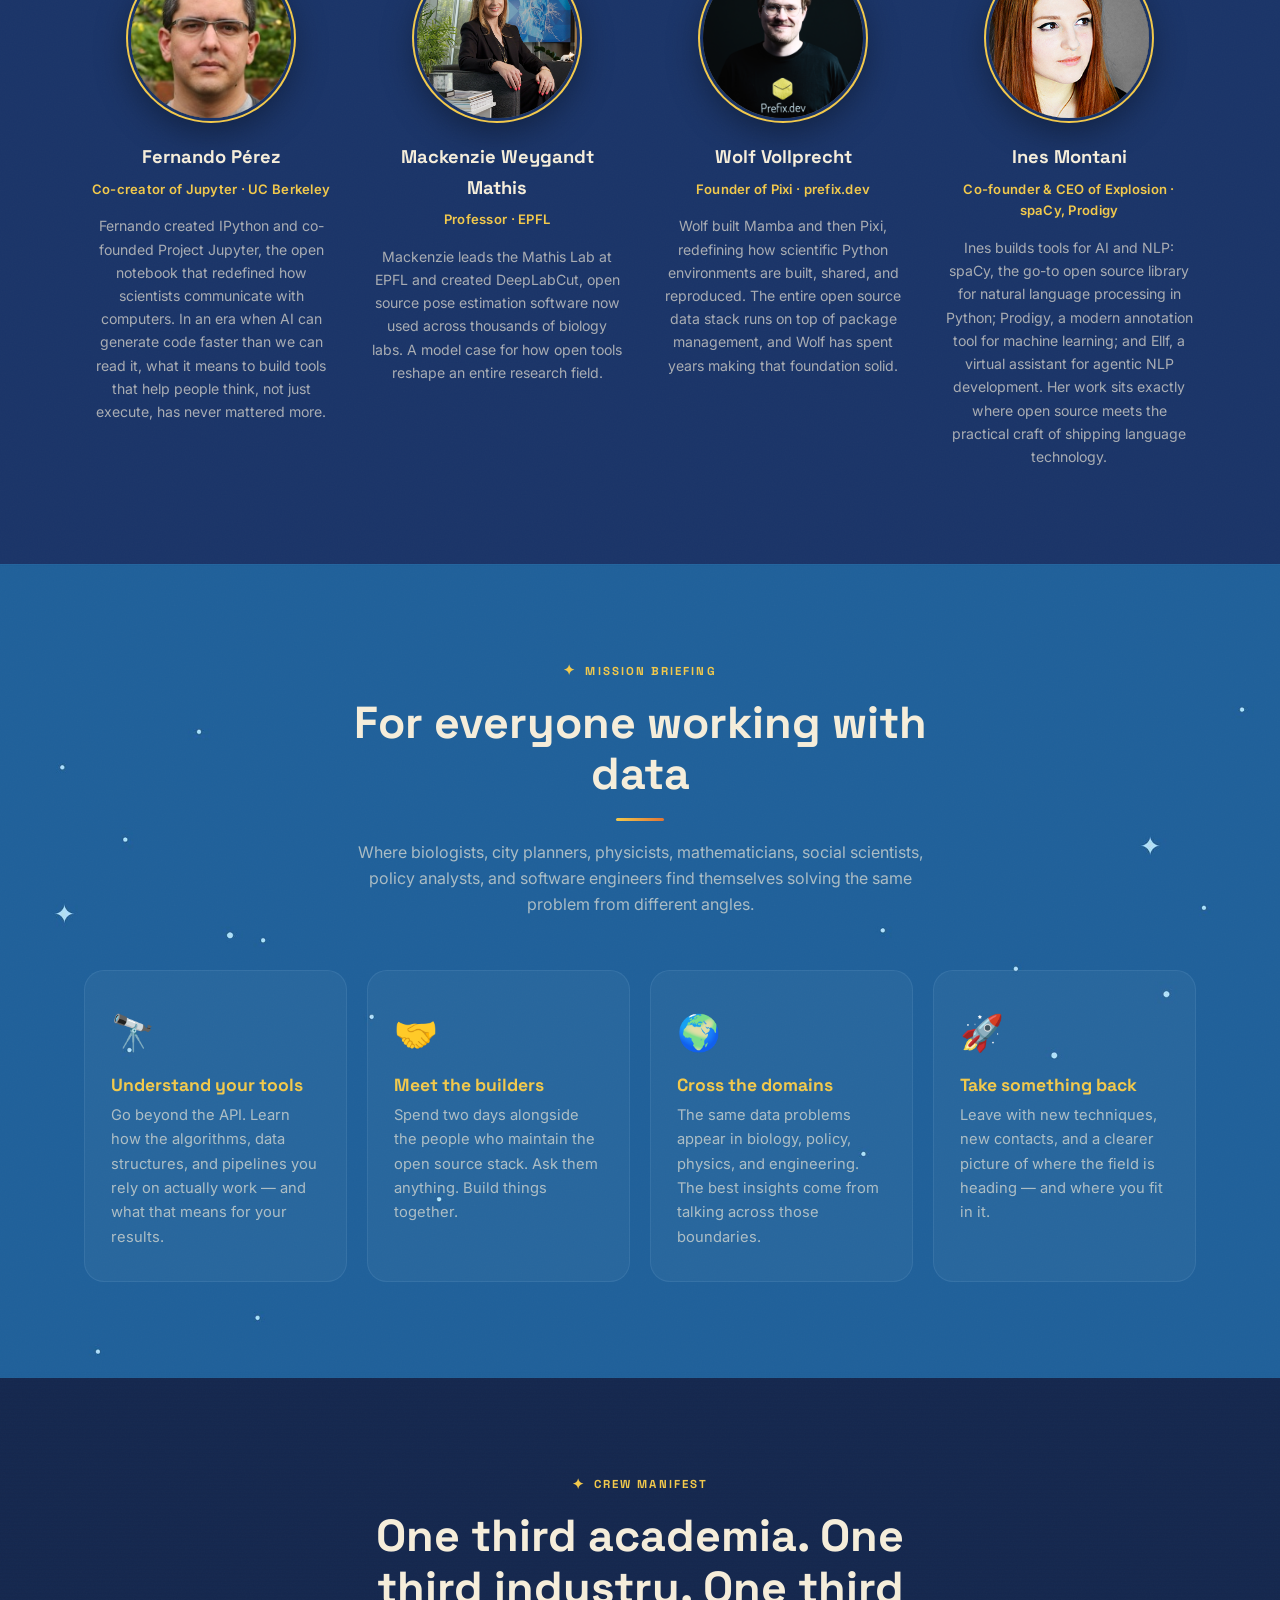
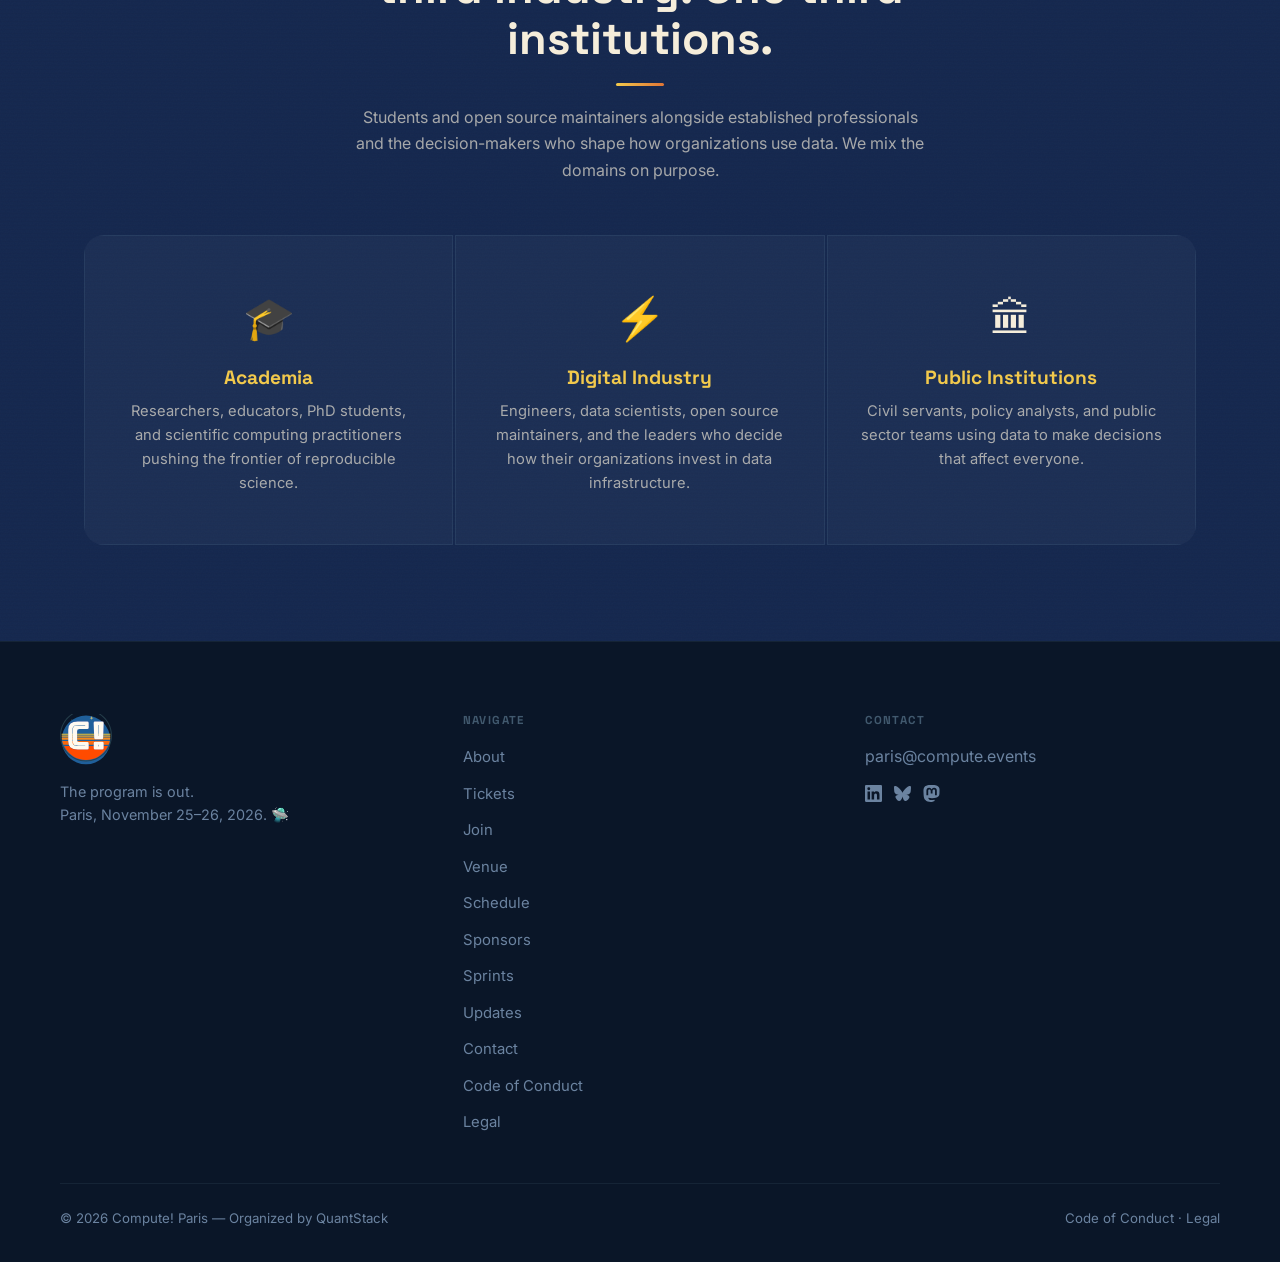
==== commit a8293558: "Close the CfP: drop leftover links, update footers and the CfP page The call for proposals closed on" ====
--- a/index.html
+++ b/index.html
@@ -259,7 +259,7 @@
     <div class="footer__inner">
       <div class="footer__brand">
         <img src="assets/logos/compute_favicon.svg" class="footer-logo" alt="Compute!">
-        <p>Call for proposals is open.</p>
+        <p>The program is out.</p>
         <p>Paris, November 25–26, 2026. 🛸</p>
       </div>
       <nav class="footer__nav" aria-label="Footer navigation">
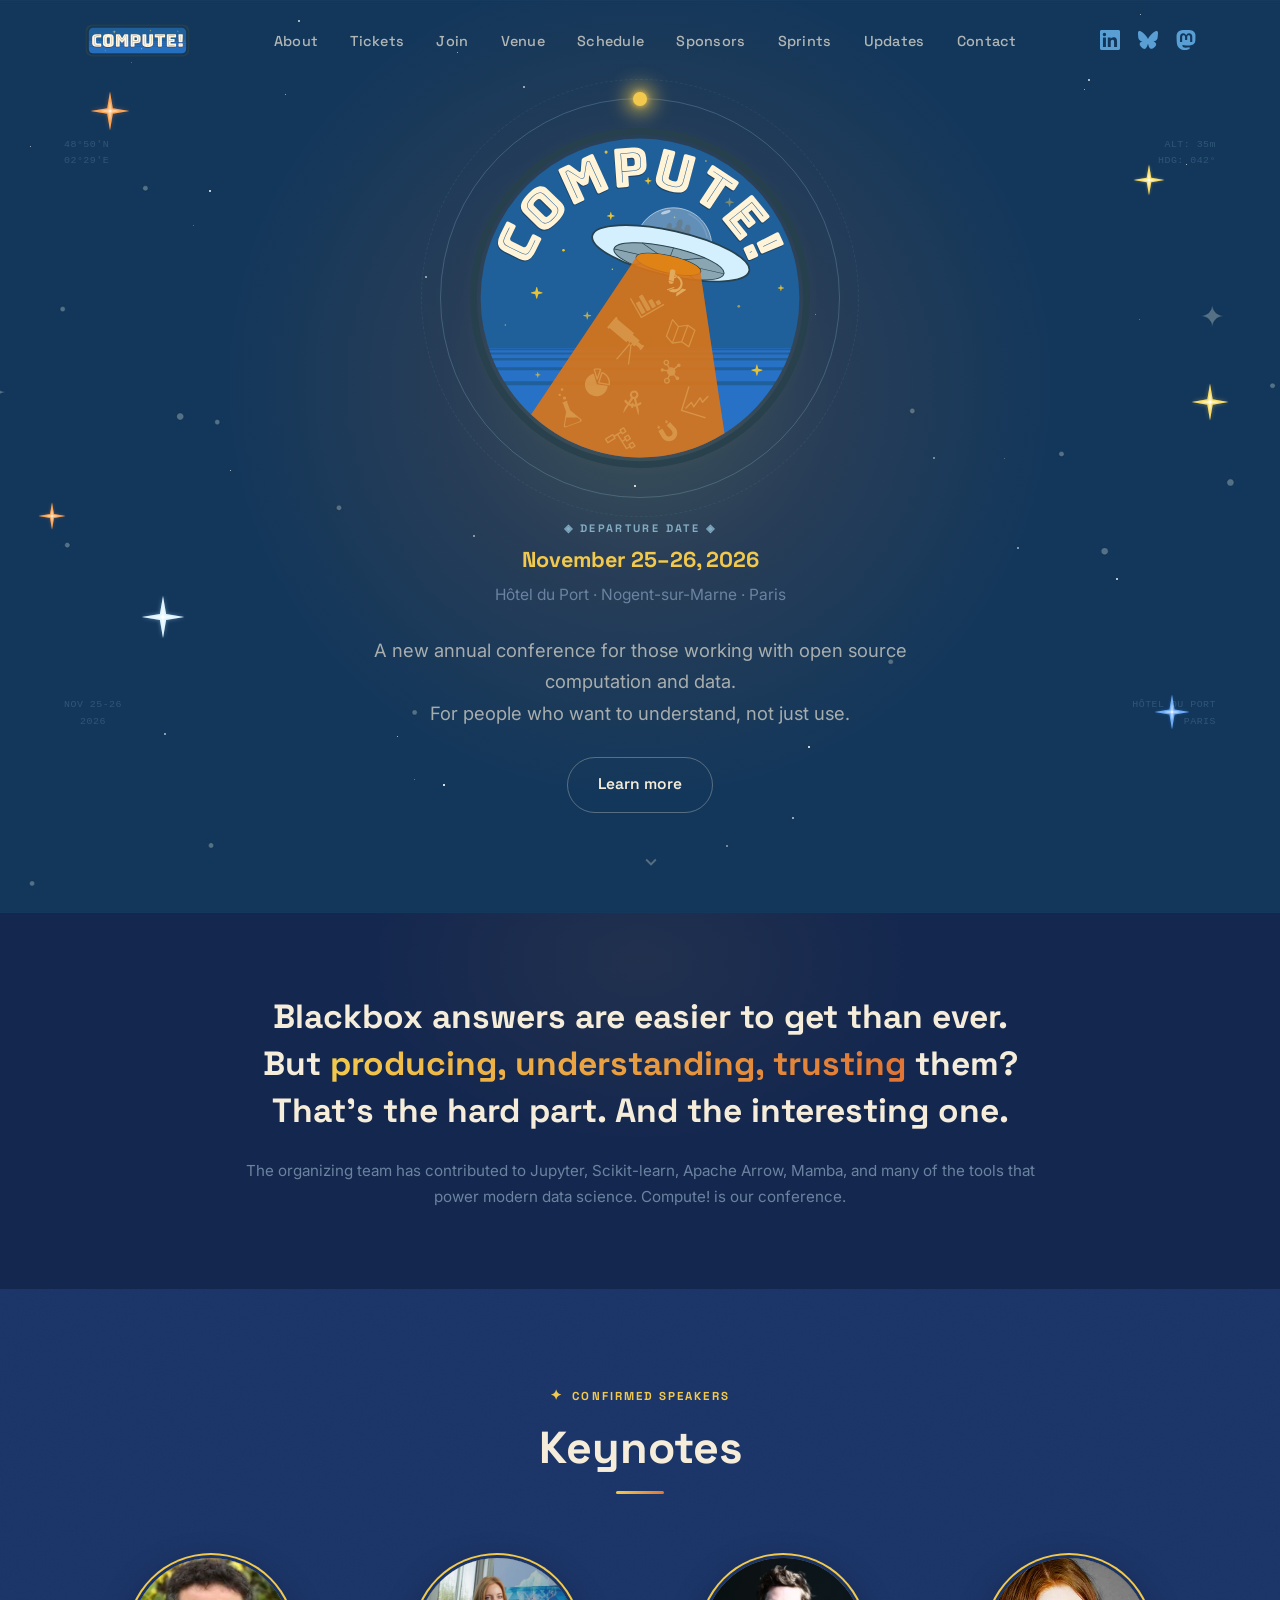
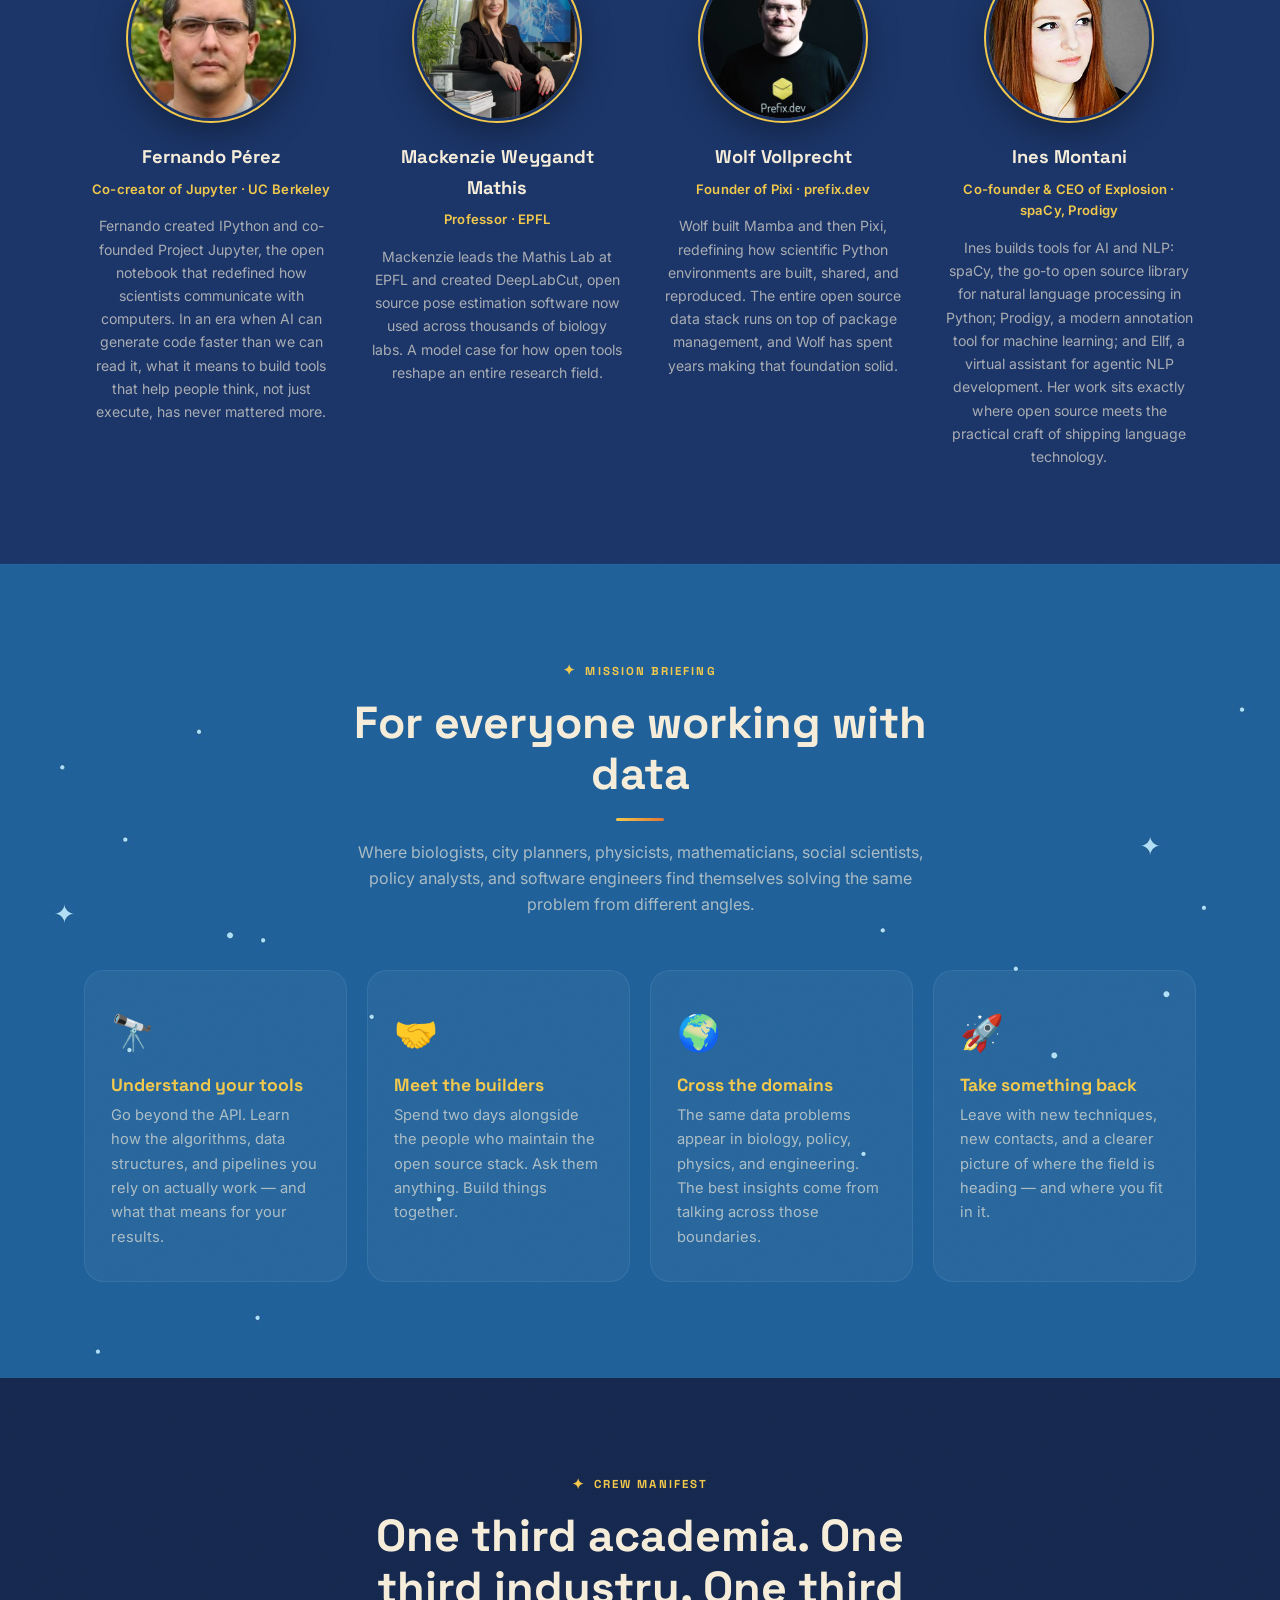
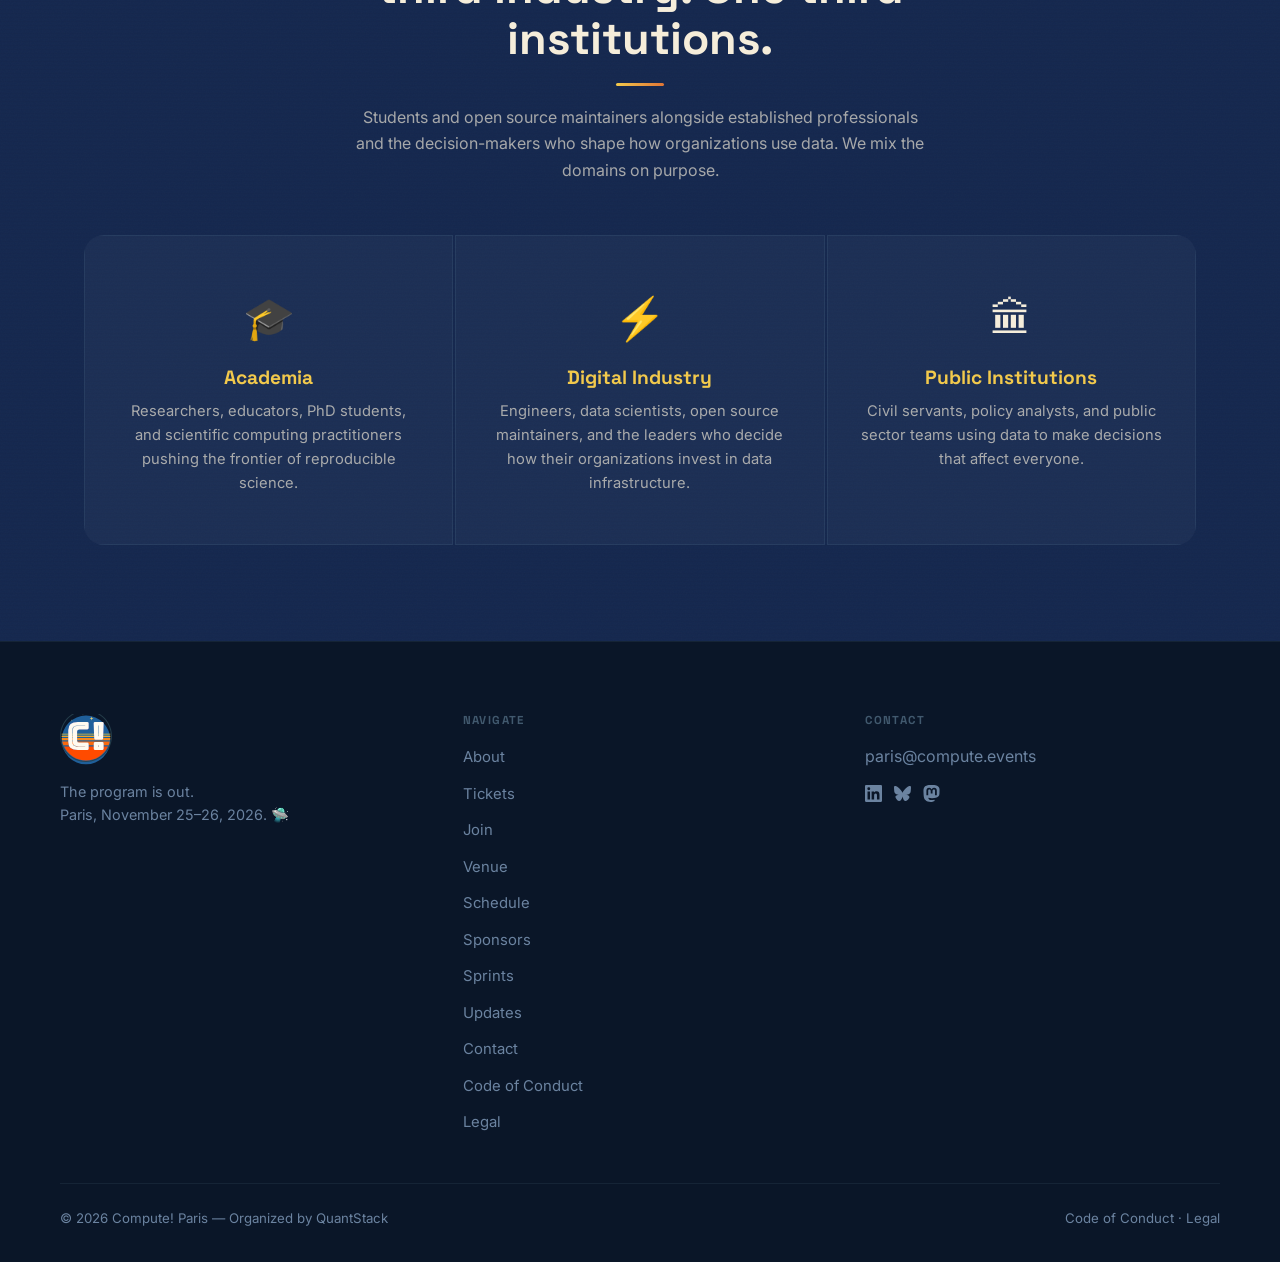
==== commit 6404455b: "Lighter images: keynote photos at display size, smaller Seine photo, lazy loading The keynote photos" ====
--- a/index.html
+++ b/index.html
@@ -146,7 +146,7 @@
       <div class="keynote__grid">
 
         <div class="keynote__card">
-          <img class="keynote__photo" src="assets/images/keynotes/fperez_headshot.jpg" alt="Fernando Pérez">
+          <img class="keynote__photo" src="assets/images/keynotes/fperez_headshot.webp" alt="Fernando Pérez" width="160" height="160" loading="lazy" decoding="async">
           <div class="keynote__body">
             <span class="keynote__name">Fernando Pérez</span>
             <span class="keynote__role">Co-creator of Jupyter · UC Berkeley</span>
@@ -155,7 +155,7 @@
         </div>
 
         <div class="keynote__card">
-          <img class="keynote__photo" src="assets/images/keynotes/mackenzie_mathis.webp" alt="Mackenzie Weygandt Mathis">
+          <img class="keynote__photo" src="assets/images/keynotes/mackenzie_mathis.webp" alt="Mackenzie Weygandt Mathis" width="160" height="160" loading="lazy" decoding="async">
           <div class="keynote__body">
             <span class="keynote__name">Mackenzie Weygandt Mathis</span>
             <span class="keynote__role">Professor · EPFL</span>
@@ -164,7 +164,7 @@
         </div>
 
         <div class="keynote__card">
-          <img class="keynote__photo" src="assets/images/keynotes/wolf_vollprecth.png" alt="Wolf Vollprecht">
+          <img class="keynote__photo" src="assets/images/keynotes/wolf_vollprecth.webp" alt="Wolf Vollprecht" width="160" height="160" loading="lazy" decoding="async">
           <div class="keynote__body">
             <span class="keynote__name">Wolf Vollprecht</span>
             <span class="keynote__role">Founder of Pixi · prefix.dev</span>
@@ -173,7 +173,7 @@
         </div>
 
         <div class="keynote__card">
-          <img class="keynote__photo" src="assets/images/keynotes/ines_montani.jpg" alt="Ines Montani">
+          <img class="keynote__photo" src="assets/images/keynotes/ines_montani.webp" alt="Ines Montani" width="160" height="160" loading="lazy" decoding="async">
           <div class="keynote__body">
             <span class="keynote__name">Ines Montani</span>
             <span class="keynote__role">Co-founder & CEO of Explosion · spaCy, Prodigy</span>
@@ -258,7 +258,7 @@
   <footer class="footer">
     <div class="footer__inner">
       <div class="footer__brand">
-        <img src="assets/logos/compute_favicon.svg" class="footer-logo" alt="Compute!">
+        <img src="assets/logos/compute_favicon.svg" class="footer-logo" alt="Compute!" loading="lazy">
         <p>The program is out.</p>
         <p>Paris, November 25–26, 2026. 🛸</p>
       </div>
--- a/assets/css/style.css
+++ b/assets/css/style.css
@@ -342,18 +342,29 @@
   z-index: 99;
   flex-direction: column;
   align-items: center;
-  justify-content: center;
-  gap: 36px;
+  justify-content: safe center;   /* centred, but starts at the top when the links don't fit */
+  gap: clamp(14px, 2.6vh, 36px);
+  padding: calc(var(--nav-h) + 8px) 24px 32px;
+  overflow-y: auto;               /* short screens and landscape phones: scroll to the last links */
+  overscroll-behavior: contain;
 }
 .nav__mobile.is-open { display: flex; }
 .nav__mobile a {
   color: var(--cream);
   font-family: var(--font-head);
-  font-size: 2rem;
+  font-size: clamp(1.6rem, 4.6vh, 2rem);    /* slightly smaller on short screens, never small */
   font-weight: 700;
+  line-height: 1.2;
   transition: color var(--t);
 }
 .nav__mobile a:hover { color: var(--beam-gold); }
+/* when links are hidden below the screen: a fade and a "more" hint at the bottom (class set in main.js) */
+.nav__mobile.has-more::after {
+  content: '↓ more';
+  position: fixed; left: 0; right: 0; bottom: 0; padding: 48px 0 16px; text-align: center; pointer-events: none;
+  background: linear-gradient(rgba(10,22,40,0), var(--space) 65%);
+  color: var(--beam-gold); font: 600 .9rem var(--font-head); letter-spacing: .12em; text-transform: uppercase;
+}
 .nav__mobile-close { display: none; }
 
 /* ============================================================
@@ -897,15 +908,24 @@
    VENUE CHANGE NOTICE
    ============================================================ */
 .venue-notice {
-  background: #2D5A9A;
-  color: var(--cream);
-  padding: 28px 24px;
-  border-top: 3px solid var(--beam-gold);
-  border-bottom: 1px solid rgba(168,216,240,.25);
-}
-.venue-notice .overline { color: var(--beam-gold); }
-.venue-notice p { color: var(--cream); margin-top: 8px; max-width: 72ch; }
-.venue-notice a { color: var(--beam-gold); font-weight: 600; text-decoration: underline; white-space: nowrap; }
+  background: linear-gradient(135deg, var(--beam-gold), var(--beam-orange));
+  color: var(--space);
+  padding: 36px 24px;
+  scroll-margin-top: var(--nav-h);
+}
+.venue-notice__head { display: flex; flex-wrap: wrap; align-items: center; gap: 8px 14px; }
+.venue-notice__badge {
+  padding: 4px 10px; border-radius: 4px; background: var(--space); color: var(--beam-gold);
+  font-family: var(--font-head); font-size: .75rem; font-weight: 700; letter-spacing: .14em; text-transform: uppercase;
+}
+.venue-notice .overline { color: var(--space); font-size: .8rem; }
+.venue-notice .overline::before { color: var(--space); }
+.venue-notice p { color: var(--space); margin-top: 10px; max-width: 72ch; font-size: 1.12rem; font-weight: 500; }
+.venue-notice a {
+  display: inline-block; margin-top: 4px; padding: 6px 16px; border-radius: 999px;
+  background: var(--space); color: var(--beam-gold); font-weight: 600; white-space: nowrap;
+}
+.venue-notice a:hover { background: var(--navy); }
 
 /* ============================================================
    VENUE INTRO
@@ -1865,3 +1885,42 @@
   fill: currentColor;
   flex-shrink: 0;
 }
+
+/* ============================================================
+   PHONE QUICK BAR — schedule, venue and chat one tap away (assets/js/main.js)
+   ============================================================ */
+.c26-quick { display: none; }
+@media (max-width: 899px) {
+  .c26-quick {
+    position: fixed; left: 0; right: 0; bottom: 0; z-index: 90; display: flex;
+    padding-bottom: env(safe-area-inset-bottom, 0px); background: rgba(10,22,40,.94); backdrop-filter: blur(12px);
+    border-top: 1px solid rgba(245,237,218,.12);
+  }
+  .c26-quick a {
+    flex: 1; display: flex; flex-direction: column; align-items: center; gap: 2px; padding: 8px 0 10px;
+    color: var(--cream-dim); font: 600 .72rem/1.2 var(--font-body); text-decoration: none;
+  }
+  .c26-quick a[aria-current="page"] { color: var(--beam-gold); }
+  .c26-quick svg { width: 22px; height: 22px; fill: none; stroke: currentColor; stroke-width: 1.8; stroke-linejoin: round; stroke-linecap: round; }
+  body.has-c26-quick { padding-bottom: calc(60px + env(safe-area-inset-bottom, 0px)); }
+}
+
+/* Chat panel opened from the phone quick bar (assets/js/main.js) */
+.c26-chat {
+  width: calc(100% - 24px); max-width: 440px; margin: auto auto 12px; padding: 22px 20px calc(20px + env(safe-area-inset-bottom, 0px));
+  border: 0; border-radius: 18px; background: var(--cream); color: var(--text-dark);
+}
+.c26-chat::backdrop { background: rgba(10,22,40,.6); }
+.c26-chat h2 { font-size: 1.35rem; margin-bottom: 8px; }
+.c26-chat h3 { font-size: 1rem; margin: 20px 0 4px; }
+.c26-chat p { margin: 0 0 8px; color: var(--text-mid); font-size: .95rem; }
+.c26-chat__open { display: flex; justify-content: center; margin: 14px 0 4px; }
+.c26-chat__x { position: absolute; top: 12px; right: 12px; width: 36px; height: 36px; border-radius: 50%; border: 1px solid rgba(10,22,40,.15); background: #fff; cursor: pointer; }
+.c26-chat__host { display: flex; align-items: center; gap: 8px; flex-wrap: wrap; }
+.c26-chat__host code { padding: 6px 10px; border-radius: 8px; background: #fff; border: 1px solid rgba(10,22,40,.12); color: var(--navy); font-size: .9rem; }
+.c26-chat__copy { padding: 6px 12px; border-radius: 999px; border: 1px solid var(--navy); background: none; color: var(--navy); font-weight: 600; cursor: pointer; }
+.c26-chat__stores a { color: var(--navy-mid); font-weight: 600; text-decoration: underline; }
+
+/* venue map: highlighted label (e.g. the guinguette after "Show on the map") */
+.leaflet-tooltip.map-tip--hl { background: #e07535; border-color: #e07535; color: #0a1628; font-weight: 700; box-shadow: 0 0 0 3px rgba(242,201,76,.6); }
+.leaflet-tooltip-right.map-tip--hl::before { border-right-color: #e07535; }
